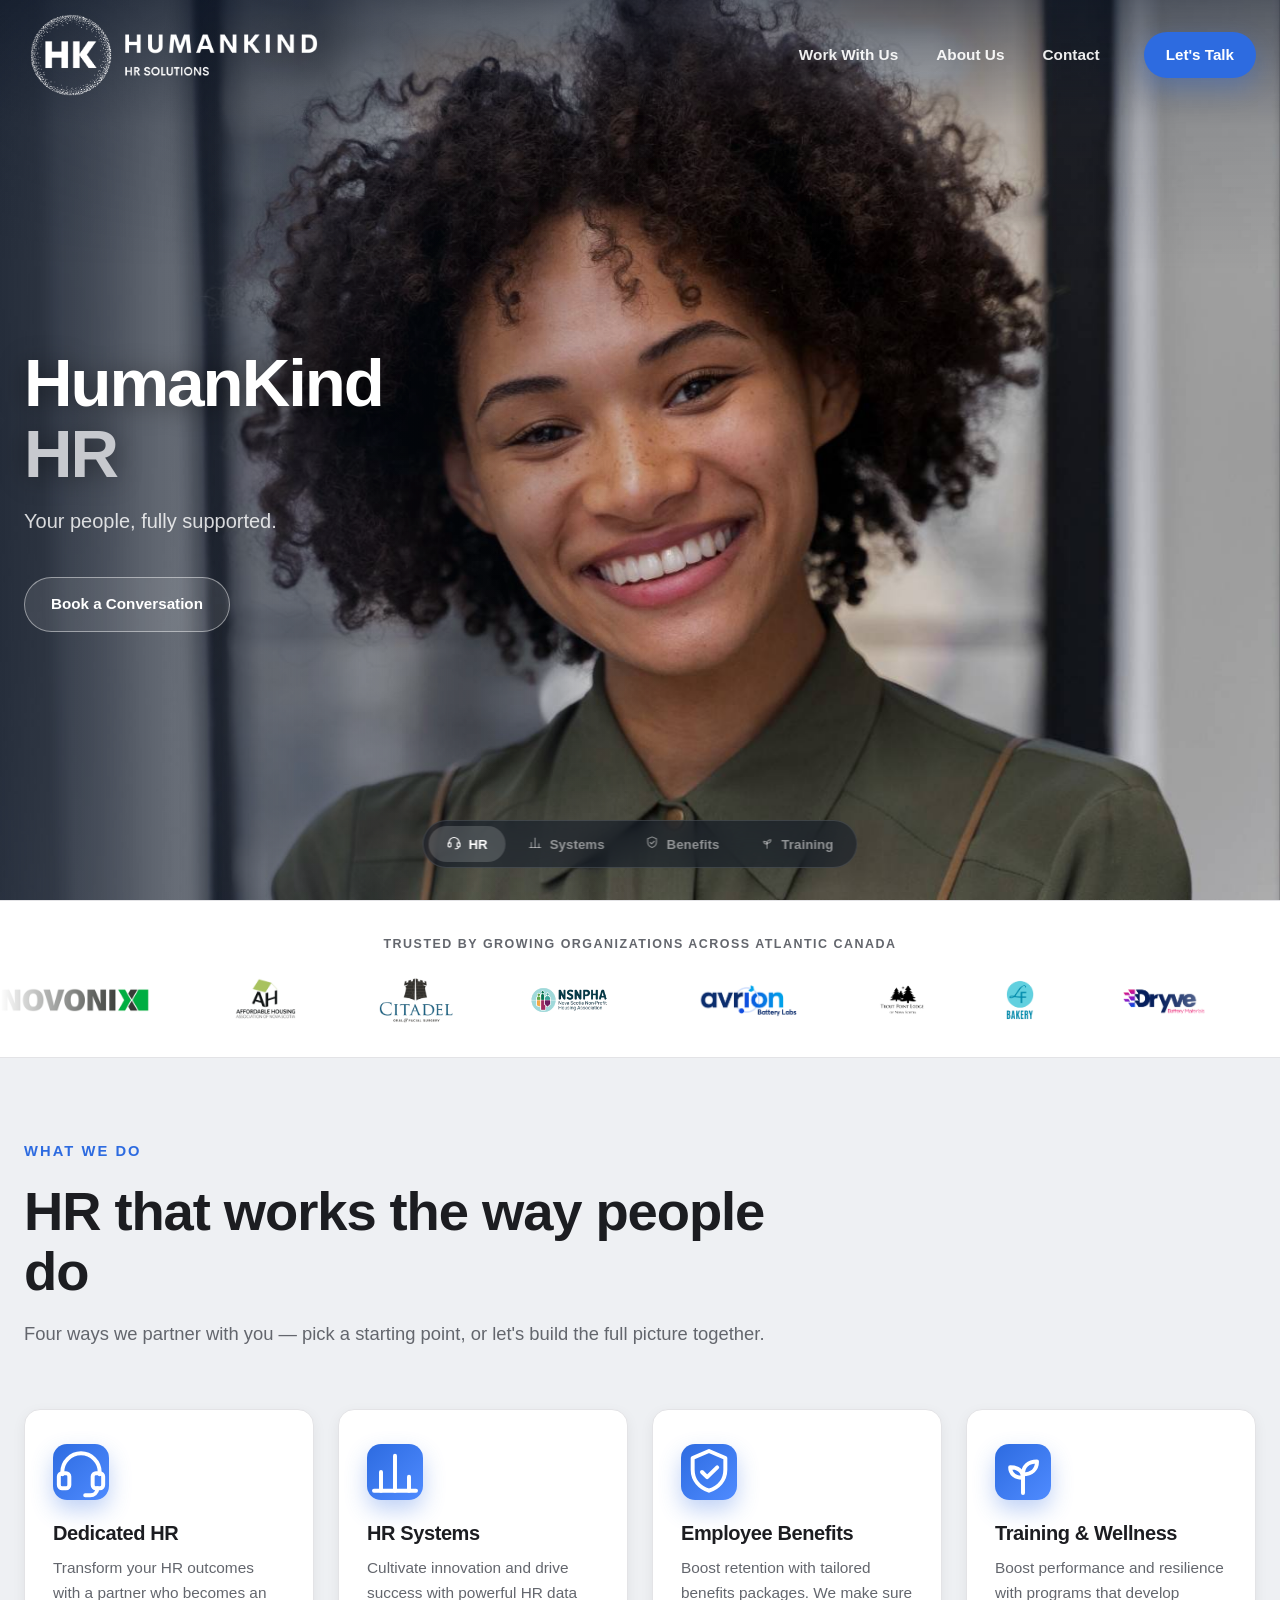
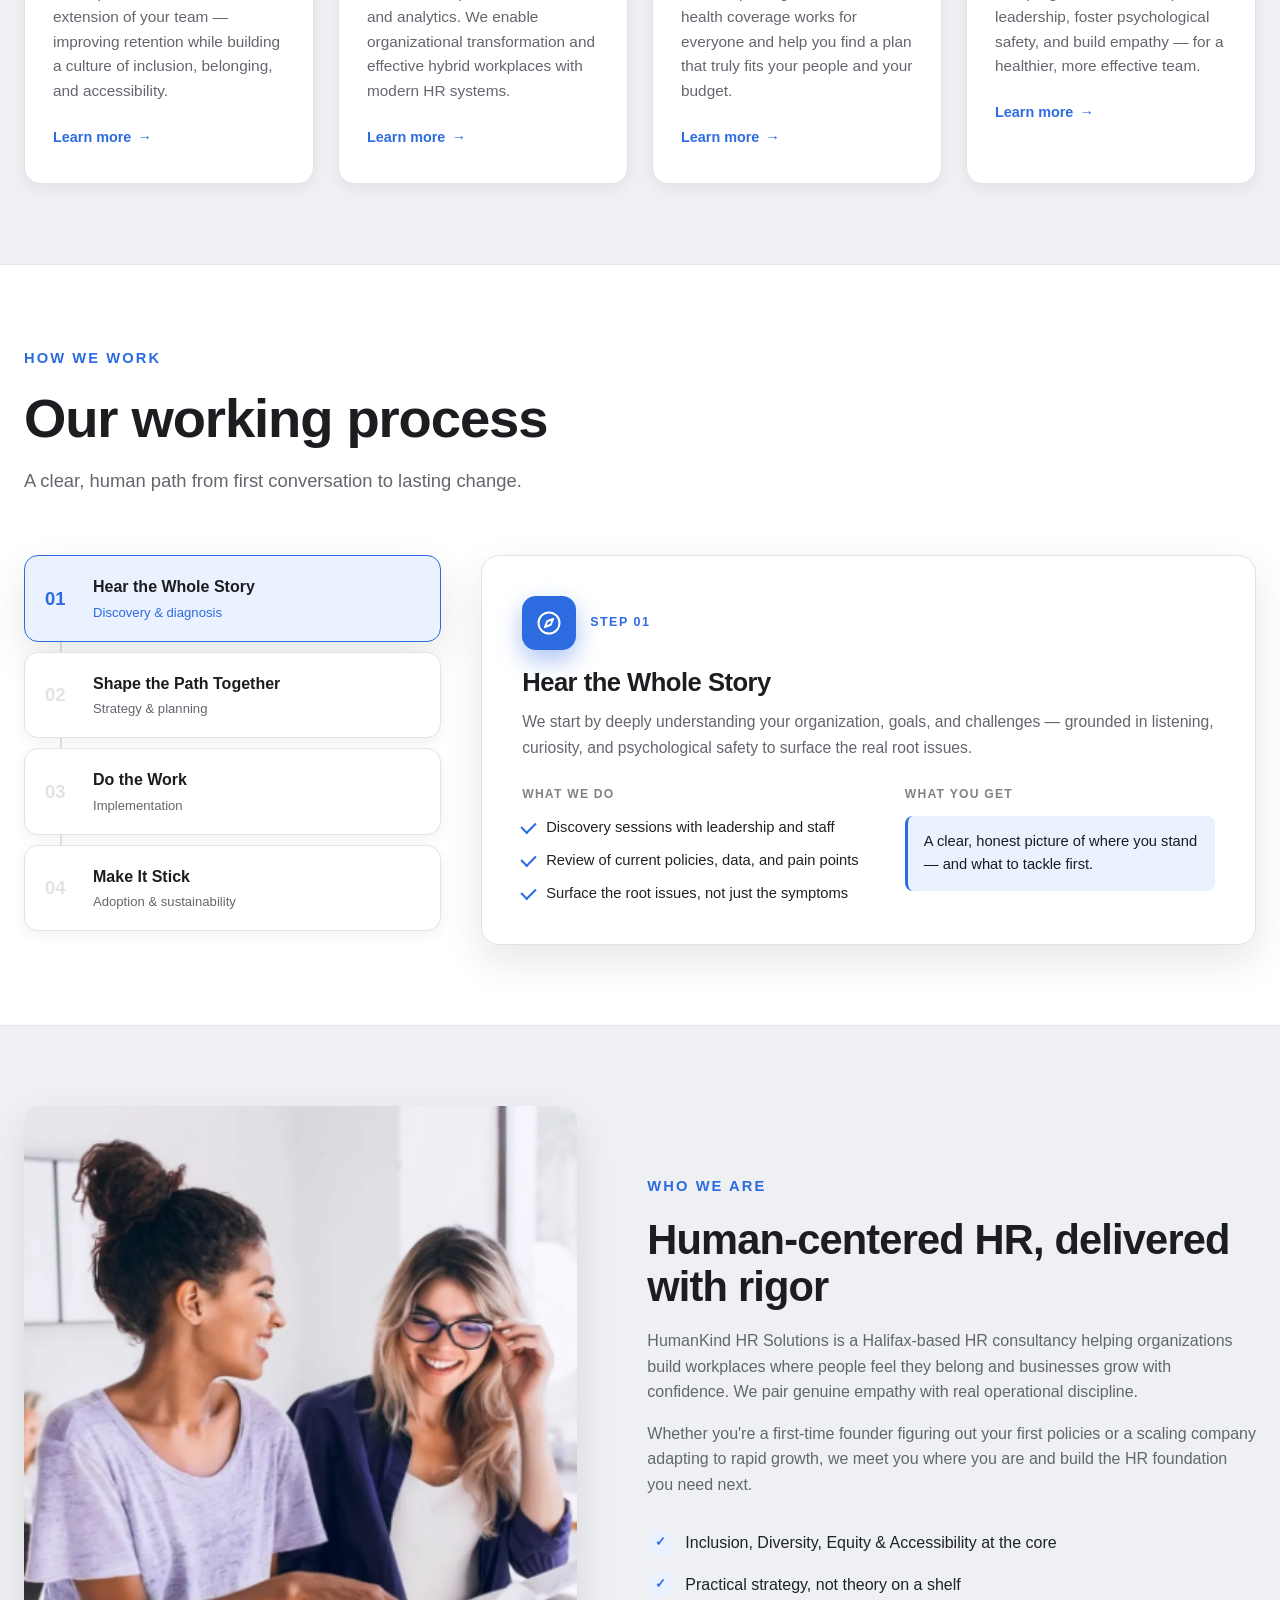
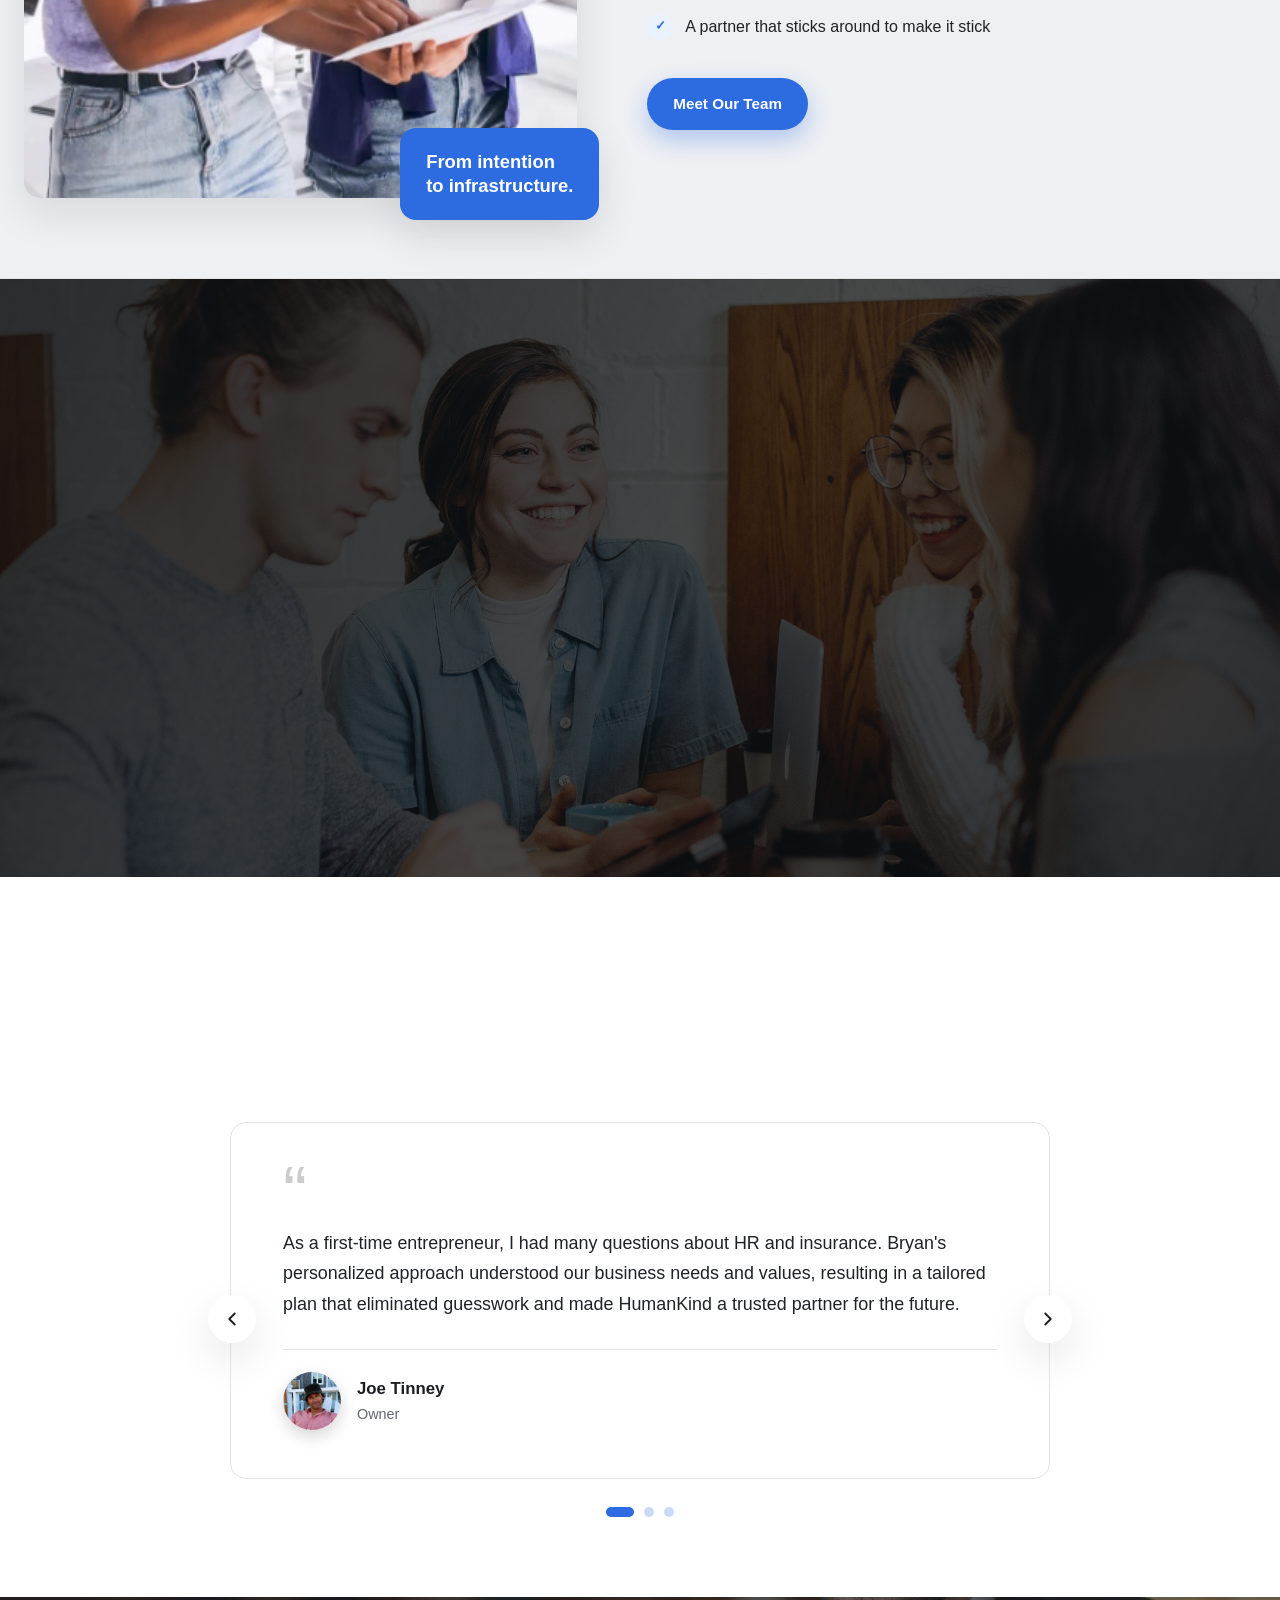
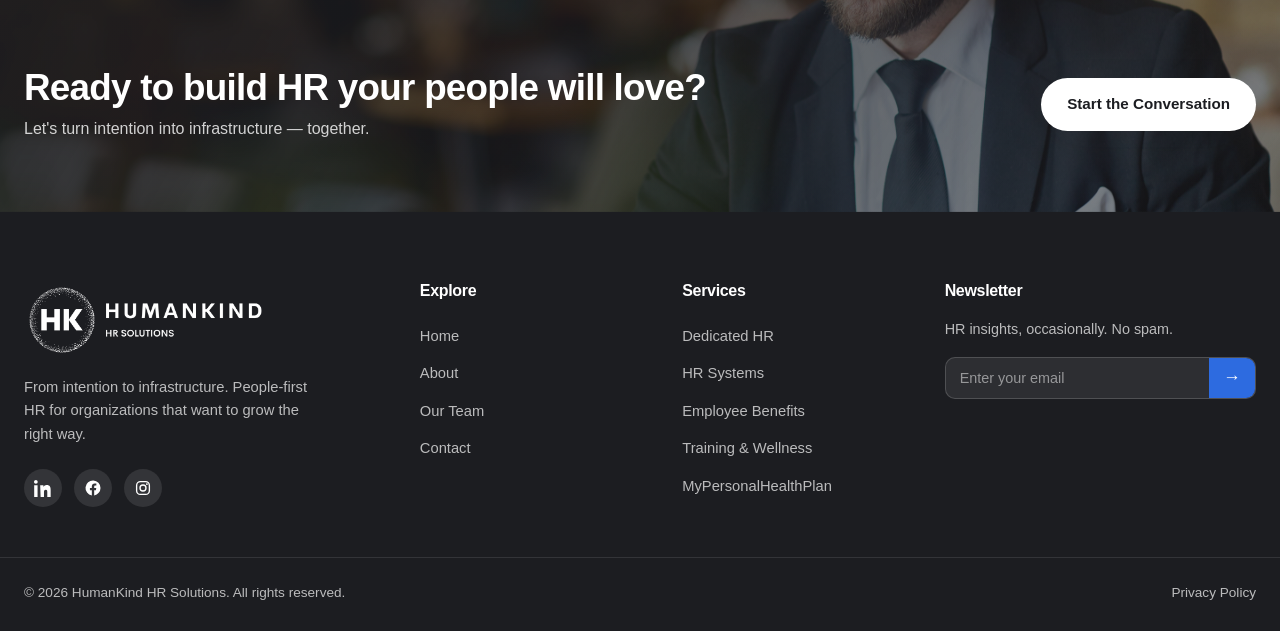
==== index.html @ 0e6f3926 "Add favicon — the browser tab icon was missing entirely Built from HK_MARK.png (the circular mark cr" ====
﻿<!DOCTYPE html>
<html lang="en">
<head>
  <meta charset="UTF-8" />
  <meta name="viewport" content="width=device-width, initial-scale=1.0" />
  <title>HumanKind HR Solutions — From intention to infrastructure</title>
  <meta name="description" content="HumanKind HR Solutions helps organizations build people-first HR systems, benefits, and training. From intention to infrastructure." />
  <link rel="icon" href="favicon.ico" sizes="any" />
  <link rel="icon" type="image/png" sizes="32x32" href="images/logos/favicon-32.png" />
  <link rel="icon" type="image/png" sizes="192x192" href="images/logos/favicon-192.png" />
  <link rel="apple-touch-icon" href="images/logos/favicon-180.png" />
  <link rel="stylesheet" href="styles.css?v=46" />
</head>
<body>

  <!-- ============ HEADER ============ -->
  <header class="site-header" id="header">
    <div class="container header-inner">
      <a href="#home" class="brand" aria-label="HumanKind HR Solutions — home">
        <img src="images/logos/HK_LOGO.png" alt="HumanKind HR Solutions" class="brand-logo" />
      </a>

      <nav class="nav" aria-label="Primary">
        <ul class="nav-list">
          <li class="has-dropdown">
            <a href="#services" class="nav-link">Work With Us</a>
            <div class="dropdown">
              <a href="dedicated-hr.html"><span class="dd-icon" data-icon="support"></span><span><strong>Dedicated HR</strong><em>Your on-call HR partner</em></span></a>
              <a href="hr-systems.html"><span class="dd-icon" data-icon="chart"></span><span><strong>HR Systems</strong><em>Data, analytics &amp; tooling</em></span></a>
              <a href="employee-benefits.html"><span class="dd-icon" data-icon="shield"></span><span><strong>Employee Benefits</strong><em>Plans that actually fit</em></span></a>
              <a href="training-wellness.html"><span class="dd-icon" data-icon="sprout"></span><span><strong>Training &amp; Wellness</strong><em>Healthier, stronger teams</em></span></a>
              <a href="mypersonalhealthplan.html"><span class="dd-icon" data-icon="heartpulse"></span><span><strong>MyPersonalHealthPlan</strong><em>Individual &amp; family coverage</em></span></a>
            </div>
          </li>
          <li><a href="about.html" class="nav-link">About Us</a></li>
          <li><a href="contact.html" class="nav-link">Contact</a></li>
        </ul>
      </nav>

      <a href="contact.html" class="btn btn-primary header-cta">Let's Talk</a>

      <button class="hamburger" id="hamburger" aria-label="Open menu" aria-expanded="false">
        <span></span><span></span><span></span>
      </button>
    </div>
  </header>

  <!-- ============ MOBILE MENU ============ -->
  <div class="mobile-menu" id="mobileMenu">
    <nav aria-label="Mobile">
      <span class="mm-label">Work With Us</span>
      <a href="dedicated-hr.html">Dedicated HR</a>
      <a href="hr-systems.html">HR Systems</a>
      <a href="employee-benefits.html">Employee Benefits</a>
      <a href="training-wellness.html">Training &amp; Wellness</a>
      <a href="mypersonalhealthplan.html">MyPersonalHealthPlan</a>
      <span class="mm-label">Company</span>
      <a href="about.html">About Us</a>
      <a href="contact.html">Contact</a>
      <a href="contact.html" class="btn btn-primary mm-cta">Let's Talk</a>
    </nav>
  </div>

  <main>
    <!-- ============ HERO ============ -->
    <section class="hero hero-carousel" id="home">
      <div class="hero-bg">
        <div class="hero-slide active" style="background-image:url('images/backgrounds/home_stats.jpg'); --bg-pos:75% 22%; --bg-pos-m:46% 50%"
             data-svc-icon="support" data-svc-short="HR" data-svc-word="HR" data-svc-tagline="Your people, fully supported." data-svc-href="dedicated-hr.html"></div>
        <div class="hero-slide" style="background-image:url('images/backgrounds/HERO_HOME.jpg'); --bg-pos:50% 50%; --bg-pos-m:52% 50%"
             data-svc-icon="chart" data-svc-short="Systems" data-svc-word="Systems" data-svc-tagline="Clarity in every data point." data-svc-href="hr-systems.html"></div>
        <div class="hero-slide" style="background-image:url('images/mphp/GuaranteedIssue.jpg'); --bg-pos:65% 35%; --bg-pos-m:67% 50%"
             data-svc-icon="shield" data-svc-short="Benefits" data-svc-word="Benefits" data-svc-tagline="Coverage that actually fits." data-svc-href="employee-benefits.html"></div>
        <div class="hero-slide" style="background-image:url('images/backgrounds/home_training_hero.jpg'); --bg-pos:68% 28%; --bg-pos-m:49% 50%"
             data-svc-icon="sprout" data-svc-short="Training" data-svc-word="Training" data-svc-tagline="Stronger teams, every day." data-svc-href="training-wellness.html"></div>
      </div>
      <div class="hero-overlay"></div>
      <div class="container hero-content">
        <h1 class="hero-heading">HumanKind<br><span id="heroWord" class="hero-word"></span><span class="hero-cursor" id="heroCursor">|</span></h1>
        <p class="hero-tagline" id="heroTagline"></p>
        <div class="hero-actions">
          <a href="contact.html" class="btn btn-ghost" data-lead>Book a Conversation</a>
        </div>
      </div>
      <div class="hero-tabs" id="heroDots" role="tablist" aria-label="Hero slides"></div>
    </section>

    <!-- ============ TRUST STRIP ============ -->
    <section class="trust">
      <p class="trust-label">Trusted by growing organizations across Atlantic Canada</p>
      <div class="trust-marquee">
        <div class="trust-track trust-logos">
          <img src="images/Client_Logos/Novonix.png" alt="Novonix">
          <img src="images/Client_Logos/AHANS_Logo.png" alt="Affordable Housing Association of Nova Scotia">
          <img src="images/Client_Logos/Citadel_Logo.png" alt="Citadel Oral & Facial Surgery">
          <img src="images/Client_Logos/NSNPHA_Logo.png" alt="Nova Scotia Non-Profit Housing Association">
          <img src="images/Client_Logos/Avrion_Logo.jpg" alt="Avrion Battery Labs">
          <img src="images/Client_Logos/troutpointblack.png" alt="Trout Point Lodge of Nova Scotia">
          <img src="images/Client_Logos/LF_Bakery_Logo.png" alt="LF Bakery">
          <img src="images/Client_Logos/Dryve_Logo.png" alt="Dryve">
          <img src="images/Client_Logos/Mattys_Pattys_Logo.png" alt="Matty's Pattys">
          <img src="images/Client_Logos/Folklore_Sauna_Logo.png" alt="Folklore Sauna">
          <img src="images/Client_Logos/Net_Zero_Atlantic_Logo.jpeg" alt="Net Zero Atlantic">
          <img src="images/Client_Logos/Family_SOS.png" alt="Family SOS">
          <img src="images/Client_Logos/compass_distillers_cover.jpeg" alt="Compass Distillers">
          <img src="images/Client_Logos/Digby_Pines.png" alt="Digby Pines">
          <img src="images/Client_Logos/Magnolia.png" alt="Magnolia">
          <img src="images/Client_Logos/Lukessmallgoods_FINAL.png" alt="Luke's Small Goods">
          <img src="images/Client_Logos/Chainyard.png" alt="Chainyard">
          <img src="images/Client_Logos/JavaBlend.png" alt="JavaBlend">
          <img src="images/Client_Logos/Cannapacking_LOGO.png" alt="Cannapacking">
          <img src="images/Client_Logos/Highwayman.png" alt="Highwayman">
          <img src="images/Client_Logos/Novonix.png" alt="Novonix">
          <img src="images/Client_Logos/AHANS_Logo.png" alt="Affordable Housing Association of Nova Scotia">
          <img src="images/Client_Logos/Citadel_Logo.png" alt="Citadel Oral & Facial Surgery">
          <img src="images/Client_Logos/NSNPHA_Logo.png" alt="Nova Scotia Non-Profit Housing Association">
          <img src="images/Client_Logos/Avrion_Logo.jpg" alt="Avrion Battery Labs">
          <img src="images/Client_Logos/troutpointblack.png" alt="Trout Point Lodge of Nova Scotia">
          <img src="images/Client_Logos/LF_Bakery_Logo.png" alt="LF Bakery">
          <img src="images/Client_Logos/Dryve_Logo.png" alt="Dryve">
          <img src="images/Client_Logos/Mattys_Pattys_Logo.png" alt="Matty's Pattys">
          <img src="images/Client_Logos/Folklore_Sauna_Logo.png" alt="Folklore Sauna">
          <img src="images/Client_Logos/Net_Zero_Atlantic_Logo.jpeg" alt="Net Zero Atlantic">
          <img src="images/Client_Logos/Family_SOS.png" alt="Family SOS">
          <img src="images/Client_Logos/compass_distillers_cover.jpeg" alt="Compass Distillers">
          <img src="images/Client_Logos/Digby_Pines.png" alt="Digby Pines">
          <img src="images/Client_Logos/Magnolia.png" alt="Magnolia">
          <img src="images/Client_Logos/Lukessmallgoods_FINAL.png" alt="Luke's Small Goods">
          <img src="images/Client_Logos/Chainyard.png" alt="Chainyard">
          <img src="images/Client_Logos/JavaBlend.png" alt="JavaBlend">
          <img src="images/Client_Logos/Cannapacking_LOGO.png" alt="Cannapacking">
          <img src="images/Client_Logos/Highwayman.png" alt="Highwayman">
          <img src="images/Client_Logos/Novonix.png" alt="Novonix">
          <img src="images/Client_Logos/AHANS_Logo.png" alt="Affordable Housing Association of Nova Scotia">
          <img src="images/Client_Logos/Citadel_Logo.png" alt="Citadel Oral & Facial Surgery">
          <img src="images/Client_Logos/NSNPHA_Logo.png" alt="Nova Scotia Non-Profit Housing Association">
          <img src="images/Client_Logos/Avrion_Logo.jpg" alt="Avrion Battery Labs">
          <img src="images/Client_Logos/troutpointblack.png" alt="Trout Point Lodge of Nova Scotia">
          <img src="images/Client_Logos/LF_Bakery_Logo.png" alt="LF Bakery">
          <img src="images/Client_Logos/Dryve_Logo.png" alt="Dryve">
          <img src="images/Client_Logos/Mattys_Pattys_Logo.png" alt="Matty's Pattys">
          <img src="images/Client_Logos/Folklore_Sauna_Logo.png" alt="Folklore Sauna">
          <img src="images/Client_Logos/Net_Zero_Atlantic_Logo.jpeg" alt="Net Zero Atlantic">
          <img src="images/Client_Logos/Family_SOS.png" alt="Family SOS">
          <img src="images/Client_Logos/compass_distillers_cover.jpeg" alt="Compass Distillers">
          <img src="images/Client_Logos/Digby_Pines.png" alt="Digby Pines">
          <img src="images/Client_Logos/Magnolia.png" alt="Magnolia">
          <img src="images/Client_Logos/Lukessmallgoods_FINAL.png" alt="Luke's Small Goods">
          <img src="images/Client_Logos/Chainyard.png" alt="Chainyard">
          <img src="images/Client_Logos/JavaBlend.png" alt="JavaBlend">
          <img src="images/Client_Logos/Cannapacking_LOGO.png" alt="Cannapacking">
          <img src="images/Client_Logos/Highwayman.png" alt="Highwayman">
        </div>
      </div>
    </section>

    <!-- ============ SERVICES ============ -->
    <section class="services section" id="services">
      <div class="container">
        <div class="section-head">
          <span class="eyebrow eyebrow-blue">What We Do</span>
          <h2>HR that <span class="accent">works the way people do</span></h2>
          <p class="section-lead">Four ways we partner with you — pick a starting point, or let's build the full picture together.</p>
        </div>

        <div class="service-grid">
          <article class="service-card" id="dedicated-hr">
            <div class="service-icon" data-icon="support"></div>
            <h3>Dedicated HR</h3>
            <p>Transform your HR outcomes with a partner who becomes an extension of your team — improving retention while building a culture of inclusion, belonging, and accessibility.</p>
            <a href="dedicated-hr.html" class="link-arrow">Learn more <span>→</span></a>
          </article>

          <article class="service-card" id="hr-systems">
            <div class="service-icon" data-icon="chart"></div>
            <h3>HR Systems</h3>
            <p>Cultivate innovation and drive success with powerful HR data and analytics. We enable organizational transformation and effective hybrid workplaces with modern HR systems.</p>
            <a href="hr-systems.html" class="link-arrow">Learn more <span>→</span></a>
          </article>

          <article class="service-card" id="employee-benefits">
            <div class="service-icon" data-icon="shield"></div>
            <h3>Employee Benefits</h3>
            <p>Boost retention with tailored benefits packages. We make sure health coverage works for everyone and help you find a plan that truly fits your people and your budget.</p>
            <a href="employee-benefits.html" class="link-arrow">Learn more <span>→</span></a>
          </article>

          <article class="service-card" id="training-wellness">
            <div class="service-icon" data-icon="sprout"></div>
            <h3>Training &amp; Wellness</h3>
            <p>Boost performance and resilience with programs that develop leadership, foster psychological safety, and build empathy — for a healthier, more effective team.</p>
            <a href="training-wellness.html" class="link-arrow">Learn more <span>→</span></a>
          </article>
        </div>
      </div>
    </section>

    <!-- ============ PROCESS ============ -->
    <section class="process section">
      <div class="container">
        <div class="section-head">
          <span class="eyebrow eyebrow-blue">How We Work</span>
          <h2>Our <span class="accent">working process</span></h2>
          <p class="section-lead">A clear, human path from first conversation to lasting change.</p>
        </div>

        <div class="proc">
          <div class="proc-rail" id="procRail"></div>
          <div class="proc-stage" id="procStage"></div>
        </div>
      </div>
    </section>

    <!-- ============ ABOUT ============ -->
    <section class="about section" id="about">
      <div class="container about-grid">
        <div class="about-media">
          <img src="images/about/WhoWeAre.png" class="about-img" alt="Human-centered HR" />
          <div class="about-badge">
            <strong>From intention<br>to infrastructure.</strong>
          </div>
        </div>
        <div class="about-copy">
          <span class="eyebrow eyebrow-blue">Who We Are</span>
          <h2>Human-centered HR, <span class="accent">delivered with rigor</span></h2>
          <p>HumanKind HR Solutions is a Halifax-based HR consultancy helping organizations build workplaces where people feel they belong and businesses grow with confidence. We pair genuine empathy with real operational discipline.</p>
          <p>Whether you're a first-time founder figuring out your first policies or a scaling company adapting to rapid growth, we meet you where you are and build the HR foundation you need next.</p>
          <ul class="about-points">
            <li><span class="tick">✓</span> Inclusion, Diversity, Equity &amp; Accessibility at the core</li>
            <li><span class="tick">✓</span> Practical strategy, not theory on a shelf</li>
            <li><span class="tick">✓</span> A partner that sticks around to make it stick</li>
          </ul>
          <a href="about.html#team" class="btn btn-primary">Meet Our Team</a>
        </div>
      </div>
    </section>

    <!-- ============ STATS BAND ============ -->
    <section class="stats-band">
      <div class="band-photo" style="background-image:url('images/backgrounds/STATS_BACKGROUND_HOME.jpg'); --bg-pos:center 30%; --bg-pos-m:center 25%"></div>
      <div class="container">
        <div class="section-head">
          <span class="eyebrow eyebrow-blue">By the Numbers</span>
          <h2>Impact you can <span class="accent">measure</span></h2>
          <p class="section-lead">Two decades of helping organizations build better, healthier workplaces.</p>
        </div>
        <div class="stats-grid">
          <div class="stat"><div class="stat-ic" data-icon="award"></div><div class="stat-num" data-count="200" data-suffix="+">0</div><div class="stat-label">HR projects completed</div></div>
          <div class="stat"><div class="stat-ic" data-icon="dollar"></div><div class="stat-num" data-count="2" data-prefix="$" data-suffix="M+">0</div><div class="stat-label">Annual premiums under management</div></div>
          <div class="stat"><div class="stat-ic" data-icon="users"></div><div class="stat-num" data-count="5" data-suffix="K">0</div><div class="stat-label">Employees helped</div></div>
          <div class="stat"><div class="stat-ic" data-icon="shield"></div><div class="stat-num" data-count="20" data-suffix="+">0</div><div class="stat-label">Trusted providers</div></div>
          <div class="stat"><div class="stat-ic" data-icon="clock"></div><div class="stat-num" data-count="20" data-suffix="+">0</div><div class="stat-label">Years in business</div></div>
        </div>
      </div>
    </section>

    <!-- ============ TESTIMONIALS ============ -->
    <section class="testimonials section">
      <div class="container">
        <div class="section-head">
          <span class="eyebrow eyebrow-blue">Kind Words</span>
          <h2>What people say <span class="accent">about us</span></h2>
        </div>
        <div class="tcar" id="tcar">
          <button class="tcar-arrow prev" aria-label="Previous testimonial"><svg viewBox="0 0 24 24" fill="none" stroke="currentColor" stroke-width="2" stroke-linecap="round" stroke-linejoin="round"><path d="M15 18l-6-6 6-6"/></svg></button>
          <div class="tcar-viewport">
            <div class="tcar-track" id="tcarTrack">
              <figure class="quote-card">
                <div class="q-mark">“</div>
                <blockquote>As a first-time entrepreneur, I had many questions about HR and insurance. Bryan's personalized approach understood our business needs and values, resulting in a tailored plan that eliminated guesswork and made HumanKind a trusted partner for the future.</blockquote>
                <figcaption><img src="images/testimonials/home/Joe_Tinney.jpg" alt="Joe Tinney" /><span class="who"><strong>Joe Tinney</strong><span>Owner</span></span></figcaption>
              </figure>
              <figure class="quote-card">
                <div class="q-mark">“</div>
                <blockquote>HumanKind smoothly facilitated our session for the AIHA group, seamlessly integrating new technology like Zoom breakout sessions. The interactive digital experience aligned with our values and was well-received, with practical productivity tips.</blockquote>
                <figcaption><img src="images/testimonials/home/Jonathan_McCallum.jpg" alt="Jonathan McCallum" /><span class="who"><strong>Jonathan McCallum</strong><span>Market Segment Manager</span></span></figcaption>
              </figure>
              <figure class="quote-card">
                <div class="q-mark">“</div>
                <blockquote>Since its inception in 2013, NOVONIX has experienced rapid growth. Partnering with HumanKind provided essential support in understanding evolving HR needs and ensured alignment with our growth from fewer than 10 to over 100 employees.</blockquote>
                <figcaption><img src="images/testimonials/home/Chris_Burns.jpg" alt="Chris Burns" /><span class="who"><strong>Chris Burns</strong><span>CEO</span></span></figcaption>
              </figure>
            </div>
          </div>
          <button class="tcar-arrow next" aria-label="Next testimonial"><svg viewBox="0 0 24 24" fill="none" stroke="currentColor" stroke-width="2" stroke-linecap="round" stroke-linejoin="round"><path d="M9 18l6-6-6-6"/></svg></button>
          <div class="tcar-dots" id="tcarDots"></div>
        </div>
      </div>
    </section>

    <!-- ============ CTA BANNER ============ -->
    <section class="cta-banner">
      <div class="band-photo" style="background-image:url('images/backgrounds/home_cta.jpg'); --bg-pos-m:72% 38%"></div>
      <div class="container cta-inner">
        <div>
          <h2>Ready to build HR your people will love?</h2>
          <p>Let's turn intention into infrastructure — together.</p>
        </div>
        <a href="contact.html" class="btn btn-light" data-lead>Start the Conversation</a>
      </div>
    </section>

  </main>

  <!-- ============ FOOTER ============ -->
  <footer class="site-footer">
    <div class="container footer-grid">
      <div class="footer-brand">
        <img src="images/logos/HK_LOGO.png" alt="HumanKind HR Solutions" class="footer-logo" />
        <p>From intention to infrastructure. People-first HR for organizations that want to grow the right way.</p>
        <div class="socials">
          <a href="https://www.linkedin.com/company/humankind-hr-solutions-inc" target="_blank" rel="noopener noreferrer" aria-label="LinkedIn" data-icon="linkedin"></a>
          <a href="https://www.facebook.com/hrocoreinc" target="_blank" rel="noopener noreferrer" aria-label="Facebook" data-icon="facebook"></a>
          <a href="https://www.instagram.com/humankindhrsolutions/" target="_blank" rel="noopener noreferrer" aria-label="Instagram" data-icon="instagram"></a>
        </div>
      </div>
      <div class="footer-col">
        <h4>Explore</h4>
        <a href="#home">Home</a>
        <a href="about.html">About</a>
        <a href="about.html#team">Our Team</a>
        <a href="contact.html">Contact</a>
      </div>
      <div class="footer-col">
        <h4>Services</h4>
        <a href="dedicated-hr.html">Dedicated HR</a>
        <a href="hr-systems.html">HR Systems</a>
        <a href="employee-benefits.html">Employee Benefits</a>
        <a href="training-wellness.html">Training &amp; Wellness</a>
        <a href="mypersonalhealthplan.html">MyPersonalHealthPlan</a>
      </div>
      <div class="footer-col footer-news">
        <h4>Newsletter</h4>
        <p>HR insights, occasionally. No spam.</p>
        <form class="news-form" onsubmit="return false">
          <input type="email" placeholder="Enter your email" aria-label="Email address" />
          <button aria-label="Subscribe">→</button>
        </form>
      </div>
    </div>
    <div class="container footer-bottom">
      <span>© <span id="year"></span> HumanKind HR Solutions. All rights reserved.</span>
      <a href="privacy-policy.html">Privacy Policy</a>
    </div>
  </footer>

  <script src="script.js?v=19"></script>
</body>
</html>
---- styles.css ----
/* ============================================================
   HumanKind HR Solutions — revamp
   Palette: white + grey/charcoal structure, blue reserved for buttons
   ============================================================ */

:root {
  --navy:        #1C1D21;   /* charcoal ink — replaces navy blue for headings/structure */
  --navy-2:      #26282D;
  --navy-3:      #34363C;
  --blue:        #2D6BE0;   /* action accent — buttons + interactive controls ONLY */
  --blue-bright: #4F8BFF;
  --blue-soft:   #EAF1FF;
  --grey-bright: #C7C9CE;   /* light grey text accent for use on dark (hero/footer/cta) backgrounds */
  --chip:        #EEEEF0;   /* neutral light grey chip background for decorative icon badges */
  --sky:         #EEF0F3;   /* neutral light grey — alternating section background */
  --bg:          #FFFFFF;
  --surface:     #FFFFFF;   /* card / panel background */
  --surface-dark:#1C1D21;   /* dark brand panels (hero/footer/cta) */
  --text:        #1F2226;
  --muted:       #63666D;
  --line:        #E3E3E6;
  --radius:      16px;
  --radius-sm:   12px;
  --shadow-sm:   0 4px 14px rgba(20, 20, 22, 0.06);
  --shadow-md:   0 16px 40px rgba(20, 20, 22, 0.10);
  --shadow-lg:   0 30px 70px rgba(20, 20, 22, 0.16);
  --maxw:        1300px;
  --ease:        cubic-bezier(.22, 1, .36, 1);
}

* { margin: 0; padding: 0; box-sizing: border-box; }

html { scroll-behavior: smooth; scroll-padding-top: 120px; }

body {
  font-family: 'Calibri', 'Trebuchet MS', sans-serif;
  color: var(--text);
  background: var(--bg);
  line-height: 1.6;
  -webkit-font-smoothing: antialiased;
  overflow-x: hidden;
}

h1, h2, h3, h4 { font-family: 'Calibri', 'Trebuchet MS', sans-serif; line-height: 1.12; color: var(--navy); letter-spacing: -0.02em; }
a { text-decoration: none; color: inherit; }
img { display: block; max-width: 100%; }

.container { width: 100%; max-width: var(--maxw); margin: 0 auto; padding: 0 24px; }
.section { padding: 80px 0; }
.accent { color: var(--navy); }

.eyebrow {
  display: inline-block;
  font-family: 'Calibri', 'Trebuchet MS', sans-serif;
  font-weight: 700;
  font-size: .92rem;
  letter-spacing: .14em;
  text-transform: uppercase;
  color: rgba(255,255,255,.75);
  margin-bottom: 18px;
}
.eyebrow-blue { color: var(--blue); }

.section-head { max-width: 780px; margin: 0 0 60px; text-align: left; }
.section-head.center { max-width: 720px; margin: 0 auto 60px; text-align: center; }
.section-head h2 { font-size: clamp(2.3rem, 4.6vw, 3.4rem); font-weight: 800; }
.section-lead { color: var(--muted); font-size: 1.15rem; margin-top: 16px; }

/* ---------- Buttons ---------- */
.btn {
  display: inline-flex; align-items: center; justify-content: center; gap: 8px;
  font-family: 'Calibri', 'Trebuchet MS', sans-serif; font-weight: 700; font-size: .95rem;
  padding: 14px 26px; border-radius: 999px; cursor: pointer; border: none;
  transition: transform .25s var(--ease), box-shadow .25s var(--ease), background .25s, color .25s;
  white-space: nowrap;
}
.btn-primary { background: var(--blue); color: #fff; box-shadow: 0 10px 24px rgba(45,107,224,.32); }
.btn-primary:hover { background: #1f5bd0; transform: translateY(-2px); box-shadow: 0 14px 30px rgba(45,107,224,.42); }
.btn-ghost { background: rgba(255,255,255,.10); color: #fff; border: 1.5px solid rgba(255,255,255,.45); backdrop-filter: blur(4px); }
.btn-ghost:hover { background: rgba(255,255,255,.20); transform: translateY(-2px); }
.btn-light { background: #fff; color: var(--navy); box-shadow: var(--shadow-md); }
.btn-light:hover { transform: translateY(-2px); box-shadow: var(--shadow-lg); }
.btn-block { width: 100%; }

/* ============ HEADER ============ */
.site-header {
  position: fixed; top: 0; left: 0; right: 0; z-index: 100;
  padding: 8px 0;
  transition: transform .4s var(--ease), background .35s, box-shadow .35s, padding .35s;
}
.site-header.scrolled {
  background: rgba(28,29,33, 0.92);
  backdrop-filter: blur(10px);
  padding: 6px 0;
  box-shadow: 0 8px 30px rgba(28,29,33,.28);
}
/* hidden when scrolling down */
.site-header.hidden { transform: translateY(-115%); }

.header-inner { display: flex; align-items: center; gap: 28px; }
.brand { display: flex; align-items: center; flex-shrink: 0; }
.brand-logo { height: 94px; width: auto; transition: height .35s; }
.site-header.scrolled .brand-logo { height: 78px; }

.nav { margin-left: auto; }
.nav-list { display: flex; align-items: center; gap: 6px; list-style: none; }
.nav-link {
  display: inline-flex; align-items: center; gap: 6px;
  font-family: 'Calibri', 'Trebuchet MS', sans-serif; font-weight: 600; font-size: .96rem;
  color: rgba(255,255,255,.92); padding: 10px 16px; border-radius: 10px;
  transition: color .2s, background .2s;
}
.nav-link:hover { color: #fff; background: rgba(255,255,255,.10); }

/* dropdown */
.has-dropdown { position: relative; }
.dropdown {
  position: absolute; top: calc(100% + 14px); left: 50%; transform: translateX(-50%) translateY(10px);
  background: #fff; border-radius: var(--radius); box-shadow: var(--shadow-lg);
  padding: 10px; min-width: 290px;
  opacity: 0; visibility: hidden; pointer-events: none;
  transition: opacity .25s var(--ease), transform .25s var(--ease), visibility .25s;
}
.dropdown::before { /* hover bridge */
  content: ""; position: absolute; top: -16px; left: 0; right: 0; height: 16px;
}
.has-dropdown:hover .dropdown { opacity: 1; visibility: visible; pointer-events: auto; transform: translateX(-50%) translateY(0); }
.dropdown a {
  display: flex; align-items: center; gap: 14px; padding: 12px 14px; border-radius: 10px;
  transition: background .2s;
}
.dropdown a:hover { background: var(--sky); }
.dd-icon { width: 40px; height: 40px; display: grid; place-items: center; background: var(--blue-soft); color: var(--blue); border-radius: 10px; flex-shrink: 0; }
.dd-icon svg { width: 22px; height: 22px; }
.dropdown a span:last-child { display: flex; flex-direction: column; }
.dropdown strong { font-family: 'Calibri', 'Trebuchet MS', sans-serif; font-size: .96rem; color: var(--navy); font-weight: 700; }
.dropdown em { font-style: normal; font-size: .82rem; color: var(--muted); }

.nav-link.active { color: #fff; background: rgba(255,255,255,.12); }
.dropdown a[aria-current="page"] { background: var(--sky); }
.dropdown a[aria-current="page"] strong { color: var(--navy); }
.header-cta { padding: 11px 22px; }

/* hamburger */
.hamburger { display: none; flex-direction: column; gap: 5px; background: none; border: none; cursor: pointer; padding: 8px; margin-left: auto; z-index: 101; }
.hamburger span { width: 26px; height: 2.5px; background: #fff; border-radius: 3px; transition: .3s var(--ease); }
.hamburger.open span:nth-child(1) { transform: translateY(7.5px) rotate(45deg); }
.hamburger.open span:nth-child(2) { opacity: 0; }
.hamburger.open span:nth-child(3) { transform: translateY(-7.5px) rotate(-45deg); }

/* mobile menu */
.mobile-menu {
  position: fixed; top: 0; right: 0; z-index: 99;
  width: min(82vw, 340px); height: 100vh;
  background: var(--surface-dark); padding: 100px 28px 40px;
  transform: translateX(100%); transition: transform .4s var(--ease);
  overflow-y: auto;
}
.mobile-menu.open { transform: translateX(0); box-shadow: -20px 0 60px rgba(0,0,0,.4); }
.mobile-menu nav { display: flex; flex-direction: column; }
.mm-label { color: var(--grey-bright); font-size: .72rem; font-weight: 700; letter-spacing: .14em; text-transform: uppercase; margin: 22px 0 8px; font-family: 'Calibri', 'Trebuchet MS', sans-serif; }
.mobile-menu a { color: rgba(255,255,255,.9); padding: 11px 0; font-weight: 600; font-family: 'Calibri', 'Trebuchet MS', sans-serif; border-bottom: 1px solid rgba(255,255,255,.08); }
.mm-cta { justify-content: center; margin-top: 26px; border: none !important; color: #fff !important; }

/* ============ HERO ============ */
.hero { position: relative; min-height: 100vh; display: flex; align-items: center; color: #fff; overflow: hidden; }
.hero-bg {
  position: absolute; inset: 0; overflow: hidden;
  background: linear-gradient(120deg, #1C1D21 0%, #34363C 55%, #26282D 130%);
}
/* rotating hero photos — shown clearly, crossfading */
.hero-slide {
  position: absolute; inset: 0;
  background-size: var(--bg-size, cover); background-position: var(--bg-pos, center);
  opacity: 0; transition: opacity 1.1s var(--ease); will-change: opacity;
}
.hero-slide.active { opacity: 1; }
@media (prefers-reduced-motion: no-preference) {
  .hero-slide.active { animation: heroKen 8s ease-out both; }
  @keyframes heroKen { from { transform: scale(1.07); } to { transform: scale(1); } }
}
/* soft wash: dark top (header legibility) + a left-only gradient so text reads while faces on the right stay clear */
.hero-overlay {
  position: absolute; inset: 0; z-index: 1;
  background:
    linear-gradient(180deg, rgba(8,18,35,.55) 0%, rgba(8,18,35,.12) 14%, transparent 30%),
    linear-gradient(90deg, rgba(8,18,35,.80) 0%, rgba(8,18,35,.55) 16%, rgba(8,18,35,.22) 36%, transparent 52%);
}
@media (max-width: 760px) {
  .hero-overlay {
    background:
      linear-gradient(180deg, rgba(8,18,35,.74) 0%, rgba(8,18,35,.56) 38%, rgba(8,18,35,.54) 70%, rgba(8,18,35,.64) 100%);
  }
}
.hero-content { position: relative; z-index: 2; max-width: var(--maxw); padding-top: 80px; }
/* hero text sits directly on the photo, left-aligned */
.hero-content .eyebrow { color: rgba(255,255,255,.85); }
/* staggered pop-up entrance */
@media (prefers-reduced-motion: no-preference) {
  .hero-content > * { opacity: 0; animation: heroUp .7s var(--ease) forwards; }
  .hero-content > h1 { animation-delay: .20s; }
  .hero-content > .hero-tagline { animation: none; }
  .hero-content > .hero-actions { animation-delay: .40s; }
  @keyframes heroUp { from { opacity: 0; transform: translateY(20px); } to { opacity: 1; transform: none; } }
}

/* Typewriter hero heading */
.hero-heading { font-size: clamp(3rem, 7vw, 6rem); font-weight: 800; color: #fff; line-height: 1.05; letter-spacing: -0.03em; }
.hero-word { color: var(--grey-bright); }
.hero-cursor {
  display: inline-block;
  color: var(--grey-bright);
  font-weight: 300;
  margin-left: 3px;
  animation: cursorBlink .65s step-end infinite;
}
.hero-cursor.done { animation: none; opacity: 0; }
@keyframes cursorBlink { 0%, 100% { opacity: 1; } 50% { opacity: 0; } }
.hero-tagline {
  font-size: clamp(1rem, 2vw, 1.25rem);
  color: rgba(255,255,255,.82);
  margin: 16px 0 40px;
  opacity: 0;
  transition: opacity .55s ease;
  max-width: 520px;
}
.hero-tagline.visible { opacity: 1; }

/* Icon + name navigation tabs */
.hero-tabs {
  position: absolute;
  bottom: 32px;
  left: 50%;
  transform: translateX(-50%);
  z-index: 3;
  display: flex;
  gap: 4px;
  background: rgba(9,20,38,.48);
  backdrop-filter: blur(14px);
  -webkit-backdrop-filter: blur(14px);
  border: 1px solid rgba(255,255,255,.13);
  border-radius: 60px;
  padding: 5px;
}
.hero-tab {
  display: flex;
  align-items: center;
  gap: 7px;
  padding: 9px 18px;
  border-radius: 50px;
  border: none;
  background: transparent;
  color: rgba(255,255,255,.50);
  font-family: 'Calibri', 'Trebuchet MS', sans-serif;
  font-weight: 600;
  font-size: .82rem;
  cursor: pointer;
  transition: background .25s, color .25s;
  white-space: nowrap;
  letter-spacing: .01em;
}
.hero-tab svg { width: 15px; height: 15px; flex-shrink: 0; }
.hero-tab.active { background: rgba(255,255,255,.16); color: #fff; animation: tabPop .35s var(--ease); }
@keyframes tabPop { from { transform: scale(0.88); opacity: .5; } to { transform: scale(1); opacity: 1; } }
.hero-tab:hover:not(.active) { background: rgba(255,255,255,.08); color: rgba(255,255,255,.80); }
@media (max-width: 600px) {
  .hero-tabs { gap: 2px; padding: 4px; }
  .hero-tab { padding: 8px 12px; font-size: .76rem; gap: 5px; }
  .hero-tab svg { width: 13px; height: 13px; }
}
/* per-slide "Work With Us" service tag (matches the nav dropdown style) */
.hero-tag {
  display: inline-flex; align-items: center; gap: 13px; margin-top: 28px;
  background: rgba(9,20,38,.5); -webkit-backdrop-filter: blur(8px); backdrop-filter: blur(8px);
  border: 1px solid rgba(255,255,255,.16); border-radius: 14px; padding: 11px 20px 11px 11px;
  width: max-content; max-width: 100%;
  transition: transform .25s var(--ease), background .25s var(--ease), border-color .25s var(--ease);
}
.hero-tag:hover { transform: translateY(-3px); background: rgba(9,20,38,.66); border-color: rgba(255,255,255,.30); }
.hero-tag-ic { display: grid; place-items: center; width: 42px; height: 42px; flex: none; border-radius: 11px; background: var(--blue-soft); color: var(--blue); }
.hero-tag-ic svg { width: 22px; height: 22px; }
.hero-tag-tx { display: flex; flex-direction: column; line-height: 1.25; }
.hero-tag-tt { font-family: 'Calibri', 'Trebuchet MS', sans-serif; font-weight: 700; font-size: .98rem; color: #fff; }
.hero-tag-sub { font-style: normal; font-size: .82rem; color: rgba(255,255,255,.72); }
/* carousel dots */
.hero-dots { position: absolute; bottom: 30px; left: 50%; transform: translateX(-50%); z-index: 3; display: flex; gap: 11px; }
.hero-dots button { width: 10px; height: 10px; padding: 0; border: none; border-radius: 50%; cursor: pointer; background: rgba(255,255,255,.45); transition: background .25s var(--ease), transform .25s var(--ease); }
.hero-dots button:hover { background: rgba(255,255,255,.75); }
.hero-dots button.active { background: #fff; transform: scale(1.3); }
.hero h1 { font-size: clamp(2.6rem, 5.4vw, 4.2rem); font-weight: 800; color: #fff; text-shadow: 0 2px 28px rgba(0,0,0,.45); }
.hero h1 .accent { color: var(--grey-bright); }
.hero-sub { font-size: clamp(1.05rem, 2vw, 1.24rem); color: rgba(255,255,255,.9); margin: 20px 0 32px; max-width: 430px; text-shadow: 0 2px 18px rgba(0,0,0,.5); }
.hero-actions { display: flex; gap: 14px; flex-wrap: wrap; }
.hero-stats { display: flex; gap: 42px; margin-top: 60px; flex-wrap: wrap; }
.hero-stats div { display: flex; flex-direction: column; }
.hero-stats strong { font-family: 'Calibri', 'Trebuchet MS', sans-serif; font-size: 2rem; font-weight: 800; color: #fff; }
.hero-stats span { font-size: .9rem; color: rgba(255,255,255,.72); }
.scroll-cue {
  position: absolute; bottom: 28px; left: 50%; transform: translateX(-50%); z-index: 2;
  color: rgba(255,255,255,.7); animation: bob 2s infinite;
}
@keyframes bob { 0%,100%{transform:translateX(-50%) translateY(0);} 50%{transform:translateX(-50%) translateY(8px);} }

/* ============ TRUST STRIP ============ */
.trust { background: #fff; padding: 34px 0; overflow: hidden; border-top: 1px solid var(--line); border-bottom: 1px solid var(--line); }
.trust-label { text-align: center; color: var(--muted); font-size: .78rem; font-weight: 600; text-transform: uppercase; letter-spacing: .12em; margin-bottom: 22px; }
.trust-marquee { position: relative; overflow: hidden; }
.trust-marquee::before,
.trust-marquee::after {
  content: ''; position: absolute; top: 0; bottom: 0; width: 120px; z-index: 2; pointer-events: none;
}
.trust-marquee::before { left: 0; background: linear-gradient(to right, #fff, transparent); }
.trust-marquee::after  { right: 0; background: linear-gradient(to left,  #fff, transparent); }
.trust-track {
  display: flex; align-items: center; gap: 40px;
  width: max-content;
  animation: marquee 85s linear infinite;
}
.trust-marquee:hover .trust-track { animation-play-state: paused; }
.trust-track span { font-family: 'Calibri', 'Trebuchet MS', sans-serif; font-weight: 700; font-size: .95rem; color: var(--muted); white-space: nowrap; letter-spacing: .04em; }
.trust-sep { color: var(--line) !important; font-weight: 300 !important; font-size: 1.2rem !important; }
.trust-logos { gap: 72px; }
.trust-logos img { height: 46px; width: auto; max-width: 150px; object-fit: contain; flex-shrink: 0; }
@keyframes marquee { from { transform: translateX(0); } to { transform: translateX(-33.333%); } }

/* ============ SERVICES ============ */
.services { background: var(--sky); border-bottom: 1px solid var(--line); }
.service-grid { display: grid; grid-template-columns: repeat(4, 1fr); gap: 24px; }
.service-card {
  background: #fff; border: 1px solid var(--line); border-radius: var(--radius);
  padding: 34px 28px; box-shadow: var(--shadow-sm);
  transition: transform .3s var(--ease), box-shadow .3s var(--ease), border-color .3s;
  scroll-margin-top: 110px;
}
.service-card:hover { transform: translateY(-6px); box-shadow: var(--shadow-md); border-color: transparent; }
.service-icon {
  width: 56px; height: 56px; border-radius: 14px; display: grid; place-items: center;
  background: linear-gradient(135deg, var(--blue), var(--blue-bright)); color: #fff; margin-bottom: 22px;
  box-shadow: 0 10px 22px rgba(45,107,224,.3);
}
.service-card h3 { font-size: 1.25rem; font-weight: 700; margin-bottom: 12px; }
.service-card p { color: var(--muted); font-size: .96rem; margin-bottom: 20px; }
.link-arrow { font-family: 'Calibri', 'Trebuchet MS', sans-serif; font-weight: 700; font-size: .9rem; color: var(--blue); display: inline-flex; gap: 6px; align-items: center; }
.link-arrow span { transition: transform .25s var(--ease); }
.link-arrow:hover span { transform: translateX(5px); }

/* ============ PROCESS ============ */
.process { background: #fff; color: var(--text); border-bottom: 1px solid var(--line); }
.about { background: var(--sky); border-bottom: 1px solid var(--line); }
.process-list { display: grid; grid-template-columns: repeat(2, 1fr); gap: 1px; background: rgba(255,255,255,.12); border: 1px solid rgba(255,255,255,.12); border-radius: var(--radius); overflow: hidden; }
.process-step { background: var(--surface-dark); padding: 40px; display: flex; gap: 24px; transition: background .3s; }
.process-step:hover { background: var(--navy-2); }
.step-num { font-family: 'Calibri', 'Trebuchet MS', sans-serif; font-size: 3rem; font-weight: 800; color: var(--blue-bright); line-height: 1; opacity: .85; }
.step-body h3 { color: #fff; font-size: 1.2rem; margin-bottom: 10px; }
.step-body p { color: rgba(255,255,255,.72); font-size: .96rem; }

/* ============ ABOUT ============ */
.about-grid { display: grid; grid-template-columns: 1fr 1.1fr; gap: 70px; align-items: center; }
.about-media { position: relative; }
.about-img { width: 100%; aspect-ratio: 4/5; border-radius: var(--radius); object-fit: cover; box-shadow: var(--shadow-md); }
.placeholder-img {
  background:
    repeating-linear-gradient(45deg, rgba(28,29,33,.05) 0 14px, rgba(28,29,33,.09) 14px 28px),
    linear-gradient(135deg, var(--chip), #dcdcdf);
  border: 1.5px dashed rgba(28,29,33,.3);
  display: grid; place-items: center; position: relative;
}
.placeholder-img::after {
  content: attr(data-label); color: var(--navy); font-family: 'Calibri', 'Trebuchet MS', sans-serif; font-weight: 700;
  font-size: .9rem; opacity: .8; padding: 0 20px; text-align: center;
}
.about-badge {
  position: absolute; bottom: -22px; right: -22px;
  background: var(--blue); color: #fff; padding: 22px 26px; border-radius: var(--radius);
  box-shadow: var(--shadow-md); font-family: 'Calibri', 'Trebuchet MS', sans-serif; line-height: 1.3;
}
.about-badge strong { font-size: 1.15rem; }
.about-copy h2 { font-size: clamp(1.9rem, 3.5vw, 2.6rem); font-weight: 800; margin-bottom: 18px; }
.about-copy p { color: var(--muted); margin-bottom: 16px; }
.about-points { list-style: none; margin: 24px 0 30px; }
.about-points li { display: flex; align-items: center; gap: 12px; padding: 8px 0; font-weight: 500; color: var(--text); }
.tick { width: 26px; height: 26px; flex-shrink: 0; background: var(--blue-soft); color: var(--blue); border-radius: 50%; display: grid; place-items: center; font-size: .8rem; font-weight: 700; }

/* ============ TEAM ============ */
.team-grid { display: grid; grid-template-columns: repeat(3, 1fr); gap: 28px; }
.team-lead { display: flex; justify-content: center; margin-bottom: 28px; }
.team-lead .team-card { width: 100%; max-width: calc((100% - 56px) / 3); }
.team-grid.advisors { display: grid; grid-template-columns: repeat(3, 1fr); }
.team-photo--placeholder { display: flex; align-items: center; justify-content: center; background: linear-gradient(135deg, var(--blue), var(--navy)); }
.team-photo--placeholder span { font-family: 'Calibri', 'Trebuchet MS', sans-serif; font-weight: 800; font-size: 2.2rem; color: rgba(255,255,255,.7); letter-spacing: .04em; }
.team-card {
  position: relative;
  background: var(--surface); border: 1px solid var(--line); border-radius: 20px; overflow: hidden;
  text-align: center; padding-bottom: 26px; box-shadow: var(--shadow-sm);
  transition: transform .35s var(--ease), box-shadow .35s var(--ease);
}
.team-card:hover { transform: translateY(-8px); box-shadow: var(--shadow-lg); }
.team-photo { position: relative; aspect-ratio: 1/1; overflow: hidden; background: var(--sky); }
.team-photo img { width: 100%; height: 100%; object-fit: cover; object-position: top center; transition: transform .6s var(--ease); }
.team-card:hover .team-photo img { transform: scale(1.07); }
/* subtle scrim that deepens on hover */
.team-photo::after { content: ""; position: absolute; inset: 0; background: linear-gradient(to top, rgba(28,29,33,.42), transparent 50%); opacity: .35; transition: opacity .35s var(--ease); }
.team-card:hover .team-photo::after { opacity: 1; }
.team-card h3 { font-size: 1.08rem; font-weight: 700; color: var(--navy); margin: 18px 0 4px; }
.team-card .role { display: block; color: var(--muted); font-family: 'Calibri', 'Trebuchet MS', sans-serif; font-weight: 600; font-size: .78rem; letter-spacing: .04em; text-transform: uppercase; }
/* clean LinkedIn button below the name */
.team-card .li {
  display: inline-grid; place-items: center; width: 38px; height: 38px; border-radius: 50%;
  margin-top: 14px; background: var(--blue-soft); color: var(--blue);
  transition: background .25s var(--ease), color .25s var(--ease), transform .25s var(--ease);
}
.team-card .li:hover { background: var(--blue); color: #fff; transform: translateY(-2px); }
.team-card .li svg { width: 18px; height: 18px; }
.team-subhead { text-align: center; font-size: 1.6rem; font-weight: 800; margin: 70px 0 34px; }

/* About — "Putting wellness into HR" pillar chips */
.pillar-grid { list-style: none; display: grid; grid-template-columns: 1fr 1fr; gap: 12px 18px; margin-top: 26px; }
.pillar-grid li { display: flex; align-items: center; gap: 12px; font-family: 'Calibri', 'Trebuchet MS', sans-serif; font-weight: 600; font-size: .92rem; color: var(--navy); }
.pl-ic { display: grid; place-items: center; width: 36px; height: 36px; flex: none; border-radius: 10px; background: var(--blue-soft); color: var(--blue); }
.pl-ic svg { width: 19px; height: 19px; }
@media (max-width: 480px) { .pillar-grid { grid-template-columns: 1fr; } }

/* About — mission statement band */
.mission-band { background: var(--sky); padding: 64px 0; text-align: center; }
.mission-band .container { max-width: 980px; }
.mission-band h2 { font-size: clamp(1.7rem, 3.5vw, 2.5rem); font-weight: 800; margin-bottom: 18px; }
.mission-band p { color: var(--muted); font-size: 1.1rem; line-height: 1.75; }

/* even 3-up feature grid (What Sets Us Apart) */
.feature-grid-3 { grid-template-columns: repeat(3, 1fr); }
@media (max-width: 860px) { .feature-grid-3 { grid-template-columns: 1fr; } }

/* ============ TESTIMONIALS CAROUSEL ============ */
.testimonials { background: #fff; }
.tcar { position: relative; max-width: 820px; margin: 0 auto; }
.tcar-viewport { overflow: hidden; border-radius: var(--radius); }
.tcar-track { display: flex; transition: transform .55s var(--ease); }
.quote-card {
  flex: 0 0 100%; box-sizing: border-box;
  background: #fff; border-radius: var(--radius); padding: 48px 52px; box-shadow: var(--shadow-md);
  position: relative; border: 1px solid var(--line);
}
.q-mark { font-family: 'Calibri', 'Trebuchet MS', sans-serif; font-size: 4.5rem; line-height: .6; color: var(--navy); opacity: .22; margin-bottom: 14px; }
.quote-card blockquote { color: var(--text); font-size: 1.12rem; line-height: 1.7; margin-bottom: 30px; }
.quote-card figcaption { display: flex; align-items: center; gap: 16px; border-top: 1px solid var(--line); padding-top: 22px; }
.quote-card figcaption img { width: 58px; height: 58px; border-radius: 50%; object-fit: cover; flex-shrink: 0; box-shadow: 0 6px 16px rgba(20,20,22,.18); }
.quote-card .who { display: flex; flex-direction: column; }
.quote-card figcaption strong { font-family: 'Calibri', 'Trebuchet MS', sans-serif; color: var(--navy); font-size: 1.05rem; }
.quote-card figcaption span { color: var(--muted); font-size: .9rem; }
/* controls */
.tcar-arrow {
  position: absolute; top: 50%; transform: translateY(-50%); z-index: 3;
  width: 48px; height: 48px; border-radius: 50%; border: none; cursor: pointer;
  background: #fff; color: var(--navy); box-shadow: var(--shadow-md);
  display: grid; place-items: center; transition: background .25s, color .25s, transform .25s;
}
.tcar-arrow:hover { background: var(--blue); color: #fff; }
.tcar-arrow svg { width: 22px; height: 22px; }
.tcar-arrow.prev { left: -22px; }
.tcar-arrow.next { right: -22px; }
.tcar-dots { display: flex; justify-content: center; gap: 10px; margin-top: 28px; }
.tcar-dot { width: 10px; height: 10px; border-radius: 50%; border: none; cursor: pointer; background: rgba(45,107,224,.25); transition: background .25s, width .25s; padding: 0; }
.tcar-dot.active { background: var(--blue); width: 28px; border-radius: 6px; }
@media (max-width: 860px) {
  .quote-card { padding: 34px 26px; }
  .quote-card blockquote { font-size: 1rem; }
  .tcar-arrow { display: none; }
}

/* ============ CTA BANNER ============ */
.cta-banner { background: linear-gradient(120deg, var(--surface-dark) 0%, var(--navy-3) 55%, var(--navy-2) 140%); position: relative; overflow: hidden; }
.cta-banner::after { content: ""; position: absolute; inset: 0; z-index: 1; background: linear-gradient(120deg, rgba(28,29,33,.93) 0%, rgba(28,29,33,.74) 45%, rgba(28,29,33,.5) 100%); }
.cta-banner::before { content: ""; position: absolute; inset: 0; z-index: 1; background: radial-gradient(700px 300px at 85% 50%, rgba(255,255,255,.08), transparent 70%); }
.cta-banner .cta-inner { position: relative; z-index: 2; }
.cta-inner { position: relative; display: flex; align-items: center; justify-content: space-between; gap: 30px; padding: 70px 24px; flex-wrap: wrap; }
.cta-inner h2 { color: #fff; font-size: clamp(1.6rem, 3vw, 2.3rem); font-weight: 800; }
.cta-inner p { color: rgba(255,255,255,.8); margin-top: 8px; }

/* ============ CONTACT ============ */
.contact-grid { display: grid; grid-template-columns: 1fr 1.05fr; gap: 64px; align-items: start; }
.contact-info h2 { font-size: clamp(1.9rem, 3.5vw, 2.6rem); font-weight: 800; margin-bottom: 16px; }
.contact-info > p { color: var(--muted); margin-bottom: 34px; }
.contact-list { list-style: none; display: flex; flex-direction: column; gap: 22px; }
.contact-list li { display: flex; gap: 16px; align-items: center; }
.ci-icon { width: 48px; height: 48px; flex-shrink: 0; background: var(--blue-soft); color: var(--blue); border-radius: 12px; display: grid; place-items: center; }
.ci-icon svg { width: 24px; height: 24px; }
.ci-label { display: block; font-size: .78rem; text-transform: uppercase; letter-spacing: .1em; color: var(--muted); font-weight: 600; }
.contact-list a, .contact-list div > span:last-child { font-family: 'Calibri', 'Trebuchet MS', sans-serif; font-weight: 700; color: var(--navy); }
.contact-list a:hover { color: var(--blue); }

.contact-form { background: #fff; border: 1px solid var(--line); border-radius: var(--radius); padding: 36px; box-shadow: var(--shadow-md); display: flex; flex-direction: column; gap: 18px; }
.field-row { display: grid; grid-template-columns: 1fr 1fr; gap: 18px; }
.contact-form label { display: flex; flex-direction: column; gap: 8px; font-family: 'Calibri', 'Trebuchet MS', sans-serif; font-weight: 600; font-size: .88rem; color: var(--navy); }
.contact-form input, .contact-form textarea {
  font-family: 'Calibri', 'Trebuchet MS', sans-serif; font-size: .96rem; color: var(--text);
  padding: 13px 16px; border: 1.5px solid var(--line); border-radius: 10px; background: var(--sky);
  transition: border-color .2s, background .2s, box-shadow .2s; resize: vertical;
}
.contact-form input:focus, .contact-form textarea:focus { outline: none; border-color: var(--blue); background: #fff; box-shadow: 0 0 0 4px rgba(45,107,224,.12); }
.form-note { color: var(--navy); font-weight: 600; font-size: .9rem; text-align: center; }

/* ============ FOOTER ============ */
.site-footer { background: var(--surface-dark); color: rgba(255,255,255,.7); padding: 70px 0 28px; }
.footer-grid { display: grid; grid-template-columns: 1.6fr 1fr 1fr 1.4fr; gap: 40px; padding-bottom: 50px; border-bottom: 1px solid rgba(255,255,255,.1); }
.footer-logo { height: 76px; margin-bottom: 18px; }
.footer-brand p { font-size: .92rem; max-width: 300px; margin-bottom: 22px; }
.socials { display: flex; gap: 12px; }
.socials a { width: 38px; height: 38px; border-radius: 50%; display: grid; place-items: center; background: rgba(255,255,255,.1); color: #fff; transition: background .25s, transform .25s; }
.socials a svg { width: 18px; height: 18px; }
.socials a:hover { background: var(--blue); transform: translateY(-3px); }
.footer-col h4 { color: #fff; font-size: 1rem; margin-bottom: 18px; }
.footer-col a { display: block; padding: 7px 0; font-size: .92rem; transition: color .2s, padding-left .2s; }
.footer-col a:hover { color: var(--blue-bright); padding-left: 5px; }
.footer-news p { font-size: .9rem; margin-bottom: 16px; }
.news-form { display: flex; background: rgba(255,255,255,.08); border: 1px solid rgba(255,255,255,.16); border-radius: 10px; overflow: hidden; }
.news-form input { flex: 1; background: none; border: none; padding: 12px 14px; color: #fff; font-family: 'Calibri', 'Trebuchet MS', sans-serif; font-size: .9rem; }
.news-form input::placeholder { color: rgba(255,255,255,.5); }
.news-form input:focus { outline: none; }
.news-form button { background: var(--blue); border: none; color: #fff; width: 46px; cursor: pointer; font-size: 1.1rem; transition: background .25s; }
.news-form button:hover { background: var(--blue-bright); }
.footer-bottom { display: flex; justify-content: space-between; align-items: center; padding-top: 24px; font-size: .85rem; flex-wrap: wrap; gap: 10px; }
.footer-bottom a:hover { color: #fff; }

/* ============ SERVICE / SUB PAGES ============ */
.page-hero {
  position: relative; color: #fff; overflow: hidden;
  padding: 190px 0 90px;
  background: linear-gradient(120deg, var(--surface-dark) 0%, var(--navy-3) 55%, var(--navy-2) 150%);
}
/* same wash as the homepage hero: dark top for header legibility + a left-only gradient so text reads while the photo stays clear on the right */
.page-hero::after {
  content: ""; position: absolute; inset: 0; z-index: 1;
  background:
    linear-gradient(180deg, rgba(8,18,35,.55) 0%, rgba(8,18,35,.12) 14%, transparent 30%),
    linear-gradient(90deg, rgba(8,18,35,.80) 0%, rgba(8,18,35,.55) 16%, rgba(8,18,35,.22) 36%, transparent 52%);
}
@media (max-width: 760px) {
  /* phones crop these landscape photos hard, so the text often lands on a
     bright, busy part of the image — keep the mid-band dark enough to read */
  .page-hero::after {
    background: linear-gradient(180deg, rgba(8,18,35,.74) 0%, rgba(8,18,35,.56) 38%, rgba(8,18,35,.54) 70%, rgba(8,18,35,.64) 100%);
  }
}
/* per-page faded hero photo (falls back to the gradient if the file isn't there yet) */
.page-hero .hero-photo {
  position: absolute; inset: 0; z-index: 0;
  background-size: cover; background-position: var(--bg-pos, center right); background-repeat: no-repeat;
}
.page-hero .container { position: relative; z-index: 2; max-width: 900px; }
.breadcrumb { display: flex; gap: 8px; align-items: center; font-size: .85rem; color: rgba(255,255,255,.6); margin-bottom: 22px; font-family: 'Calibri', 'Trebuchet MS', sans-serif; font-weight: 600; }
.breadcrumb a:hover { color: #fff; }
.breadcrumb span { opacity: .5; }
.page-hero .page-icon {
  width: 66px; height: 66px; border-radius: 18px; display: grid; place-items: center;
  background: rgba(255,255,255,.12); border: 1px solid rgba(255,255,255,.2); color: #fff;
  margin-bottom: 24px;
}
.page-hero .page-icon svg { width: 34px; height: 34px; }
.page-hero h1 { font-size: clamp(2.4rem, 5vw, 3.6rem); font-weight: 800; color: #fff; }
.page-hero p { font-size: clamp(1.05rem, 2vw, 1.25rem); color: rgba(255,255,255,.85); margin: 20px 0 32px; max-width: 620px; }

/* Full-screen page hero variant — used on contact page */
.page-hero--full {
  min-height: 100vh;
  display: flex;
  align-items: center;
  padding: 140px 0 80px;
}
.page-hero--full .hero-photo {
  background-position: var(--bg-pos, center center);
}

/* Contact-specific two-column hero layout */
.page-hero--contact::after {
  background:
    linear-gradient(180deg, rgba(8,18,35,.55) 0%, rgba(8,18,35,.12) 14%, transparent 30%),
    linear-gradient(90deg, rgba(8,18,35,.60) 0%, rgba(8,18,35,.30) 30%, rgba(8,18,35,.10) 50%, transparent 65%);
}
.page-hero--contact .container {
  max-width: 1560px;
  padding: 0 56px;
}
.contact-hero-grid {
  display: grid;
  grid-template-columns: 1.05fr 0.95fr;
  gap: 80px;
  align-items: center;
  width: 100%;
}
.contact-hero-copy .breadcrumb { margin-bottom: 28px; }
.contact-hero-copy h1 { font-size: clamp(2rem, 4vw, 3.2rem); color: #fff; margin-bottom: 16px; }
.contact-hero-copy > p { font-size: 1.05rem; color: rgba(255,255,255,.80); margin-bottom: 36px; max-width: 480px; }
.contact-hero-copy .contact-list { margin-bottom: 28px; }
.contact-hero-copy .contact-list li { display: flex; gap: 14px; align-items: center; margin-bottom: 18px; }
.contact-hero-copy .ci-icon { background: rgba(255,255,255,.12); color: #fff; border: 1px solid rgba(255,255,255,.18); }
.contact-hero-copy .ci-label { color: rgba(255,255,255,.55); }
.contact-hero-copy .contact-list a,
.contact-hero-copy .contact-list div > span:last-child { color: #fff; font-family: 'Calibri', 'Trebuchet MS', sans-serif; font-weight: 700; }
.contact-hero-copy .contact-list a:hover { color: var(--blue-bright); }
.contact-hero-copy .socials a { background: rgba(255,255,255,.12); color: #fff; border: 1px solid rgba(255,255,255,.18); }
.contact-hero-copy .socials a:hover { background: rgba(255,255,255,.22); }

/* Frosted glass form card */
.contact-glass-card {
  background: rgba(28,29,33,.15);
  backdrop-filter: blur(3px);
  -webkit-backdrop-filter: blur(3px);
  border: 1px solid rgba(255,255,255,.12);
  border-radius: 24px;
  padding: 40px 36px;
  display: flex;
  flex-direction: column;
  gap: 16px;
}
.contact-glass-card h3 { font-size: 1.25rem; color: #fff; margin-bottom: 4px; }
.contact-glass-card .field-row { display: grid; grid-template-columns: 1fr 1fr; gap: 14px; }
.contact-glass-card label { display: flex; flex-direction: column; gap: 6px; font-family: 'Calibri', 'Trebuchet MS', sans-serif; font-weight: 600; font-size: .85rem; color: rgba(255,255,255,.85); }
.contact-glass-card input,
.contact-glass-card textarea {
  font-family: 'Calibri', 'Trebuchet MS', sans-serif; font-size: .93rem;
  padding: 11px 14px; border-radius: 10px;
  background: rgba(255,255,255,.10);
  border: 1px solid rgba(255,255,255,.22);
  color: #fff;
  transition: border-color .2s, background .2s;
  resize: vertical;
}
.contact-glass-card input:focus,
.contact-glass-card textarea:focus {
  outline: none;
  border-color: rgba(255,255,255,.55);
  background: rgba(255,255,255,.16);
}
.contact-glass-card input::placeholder,
.contact-glass-card textarea::placeholder { color: rgba(255,255,255,.38); }
.contact-glass-card .btn-block {
  width: 100%;
  margin-top: 8px;
  background: #fff;
  color: var(--navy);
  border: none;
  font-weight: 700;
  letter-spacing: .01em;
  box-shadow: 0 4px 18px rgba(0,0,0,.18);
}
.contact-glass-card .btn-block:hover {
  background: var(--blue-soft);
  color: var(--navy);
  transform: translateY(-2px);
  box-shadow: 0 8px 24px rgba(0,0,0,.22);
}
.contact-glass-card .form-note { color: rgba(255,255,255,.75); font-size: .88rem; font-weight: 600; text-align: center; }

@media (max-width: 900px) {
  .contact-hero-grid { grid-template-columns: 1fr; gap: 40px; }
  .page-hero--full { min-height: auto; padding: 130px 0 60px; }
}
@media (max-width: 760px) {
  .contact-glass-card .field-row { grid-template-columns: 1fr; }
}

/* intro split */
.svc-intro { padding: 72px 0; }
.svc-intro.svc-alt { background: var(--chip); }
.svc-split { display: grid; grid-template-columns: 1.05fr 1fr; gap: 64px; align-items: center; }
.svc-split.reverse { direction: rtl; }
.svc-split.reverse > * { direction: ltr; }
.svc-copy h2 { font-size: clamp(2.1rem, 4vw, 2.9rem); font-weight: 800; margin-bottom: 18px; }
.svc-copy h2 .accent { color: var(--navy); }
.svc-copy p { color: var(--muted); margin-bottom: 16px; }
.svc-media .placeholder-img { aspect-ratio: 5/4; }

/* feature grid */
.svc-features { padding: 72px 0; background: var(--sky); }
.feature-grid { display: grid; grid-template-columns: repeat(3, 1fr); gap: 24px; }
.feature-card { background: #fff; border: 1px solid var(--line); border-radius: var(--radius); padding: 32px 28px; box-shadow: var(--shadow-sm); transition: transform .3s var(--ease), box-shadow .3s var(--ease); }
.feature-card:hover { transform: translateY(-6px); box-shadow: var(--shadow-md); }
.f-icon { width: 52px; height: 52px; border-radius: 13px; display: grid; place-items: center; background: var(--blue-soft); color: var(--blue); margin-bottom: 18px; flex-shrink: 0; }
.f-icon svg { width: 26px; height: 26px; }
.feature-card h3 { font-size: 1.25rem; margin-bottom: 10px; }
.feature-card p { color: var(--muted); font-size: .94rem; }

/* checklist block */
.svc-list { list-style: none; margin: 26px 0 32px; display: grid; gap: 14px; }
.svc-list li { display: flex; gap: 12px; align-items: flex-start; color: var(--text); }
.svc-list .tick { margin-top: 2px; }

/* outcomes band */
.svc-outcomes { padding: 80px 0; }
.outcome-grid { display: grid; grid-template-columns: repeat(3, 1fr); gap: 28px; text-align: left; counter-reset: outcome; }
.outcome-grid > div {
  position: relative; background: var(--sky); border: 1px solid var(--line); border-radius: 16px;
  padding: 40px 34px 38px; overflow: hidden; min-height: 210px; display: flex; flex-direction: column;
  transition: background .25s var(--ease), transform .25s var(--ease), box-shadow .25s var(--ease), border-color .25s var(--ease);
}
.outcome-grid > div:hover { background: var(--blue-soft); border-color: rgba(45,107,224,.25); transform: translateY(-6px); box-shadow: var(--shadow-md); }
.outcome-grid > div::before {
  counter-increment: outcome; content: counter(outcome, decimal-leading-zero);
  position: absolute; top: -6px; right: 20px; font-size: 4.4rem; font-weight: 800; line-height: 1;
  color: rgba(28, 29, 33, .06); transition: color .25s var(--ease);
}
.outcome-grid > div:hover::before { color: rgba(45, 107, 224, .14); }
.outcome-grid .num {
  position: relative; z-index: 1; align-self: flex-start; background: var(--blue); color: #fff;
  font-family: 'Calibri', 'Trebuchet MS', sans-serif; font-size: 1rem; font-weight: 700;
  padding: 9px 22px; border-radius: 999px; margin-bottom: 20px; letter-spacing: .01em;
}
.outcome-grid > div p { position: relative; z-index: 1; color: var(--muted); font-size: 1.04rem; line-height: 1.62; margin: 0; }
@media (max-width: 980px) { .outcome-grid { grid-template-columns: 1fr; gap: 20px; } .outcome-grid > div { min-height: 0; } }

/* ============ HRIS DASHBOARD MOCKUP (HR Systems page) ============ */
.hris-preview { background: var(--sky); }
.hris-mock {
  position: relative; max-width: 1040px; margin: 48px auto 0; background: var(--surface);
  border-radius: 20px; overflow: hidden;
  border: 1px solid rgba(28,29,33,.08);
  box-shadow:
    0 1px 0 rgba(255,255,255,.6) inset,
    0 0 0 1px rgba(28,29,33,.04),
    0 20px 45px rgba(20,20,22,.14),
    0 8px 18px rgba(45,107,224,.07);
}
.hris-mock::before {
  content: ""; display: block; height: 3px;
  background: linear-gradient(90deg, var(--blue) 0%, var(--blue-bright) 50%, var(--blue) 100%);
}
.hris-mock-bar {
  position: relative; display: flex; gap: 14px; align-items: center; padding: 13px 18px;
  background: var(--surface-dark); border-bottom: 1px solid rgba(255,255,255,.08);
}
.hris-dot { width: 11px; height: 11px; border-radius: 50%; }
.hris-dot--red { background: #ff5f57; }
.hris-dot--yellow { background: #febc2e; }
.hris-dot--green { background: #28c840; }
.hris-brand { display: flex; align-items: center; gap: 8px; }
.hris-brand img { width: 18px; height: 18px; display: block; }
.hris-brand b { color: #fff; font-size: .88rem; font-weight: 800; letter-spacing: -.01em; }
.hris-mock-body { display: grid; grid-template-columns: 200px 1fr; }
.hris-mock-nav { display: flex; flex-direction: column; gap: 2px; padding: 20px 14px; background: var(--sky); border-right: 1px solid var(--line); }
.hris-nav-item {
  display: flex; align-items: center; gap: 10px; padding: 9px 12px; border-radius: 8px;
  font-family: 'Calibri', 'Trebuchet MS', sans-serif; font-weight: 600; font-size: .88rem; color: var(--muted);
}
.hris-nav-item b { display: inline-grid; place-items: center; width: 17px; height: 17px; flex-shrink: 0; }
.hris-nav-item b svg { width: 17px; height: 17px; }
.hris-nav-item.active { background: var(--chip); color: var(--navy); }
.hris-mock-main { padding: 28px 32px; }
.hris-mock-main h3 { font-size: 1.15rem; margin-bottom: 20px; }
.hris-mock-cards { display: grid; grid-template-columns: repeat(3, 1fr); gap: 18px; }
.hris-learn-more { max-width: 1040px; margin: 24px auto 0; text-align: right; }

/* --- carousel stage --- */
.hris-nav-item { border: none; background: none; width: 100%; text-align: left; cursor: pointer; transition: background .25s, color .25s; }
.hris-nav-item:hover { background: var(--blue-soft); color: var(--blue); }
.hris-nav-item.active { background: var(--blue-soft); color: var(--blue); }
.hris-stage { position: relative; overflow: hidden; transition: height .45s var(--ease); }
.hris-screen {
  position: absolute; top: 0; left: 0; right: 0; padding: 28px 32px;
  opacity: 0; visibility: hidden; pointer-events: none;
  transform: scale(.985);
  transition: opacity .5s var(--ease), transform .5s var(--ease), visibility 0s linear .5s;
}
.hris-screen.active {
  position: relative; opacity: 1; visibility: visible; pointer-events: auto;
  transform: scale(1); transition: opacity .5s var(--ease), transform .5s var(--ease);
}
.hris-screen h3 { font-size: 1.15rem; margin-bottom: 20px; }
.hris-row-head { display: flex; align-items: center; justify-content: space-between; margin-bottom: 18px; }
.hris-row-head h3 { margin-bottom: 0; }
.hris-mini-btn { background: var(--blue); color: #fff; font-size: .78rem; font-weight: 700; padding: 9px 16px; border-radius: 8px; white-space: nowrap; }

.hris-dots { display: flex; justify-content: center; gap: 9px; margin-top: 22px; }
.hris-cdot { width: 9px; height: 9px; border-radius: 50%; border: none; padding: 0; cursor: pointer; background: var(--line); transition: background .25s, transform .25s, width .25s; }
.hris-cdot:hover { background: rgba(45,107,224,.45); }
.hris-cdot.active { background: var(--blue); width: 26px; border-radius: 999px; }

/* time off */
.hris-balances { display: grid; grid-template-columns: repeat(3, 1fr); gap: 14px; margin-bottom: 22px; }
.hris-bal { background: var(--sky); border-radius: 10px; padding: 16px; text-align: center; }
.hris-bal b { display: block; font-size: 1.7rem; font-weight: 800; color: var(--blue); line-height: 1; }
.hris-bal span { font-size: .78rem; color: var(--muted); }
.hris-reqs { border-top: 1px solid var(--line); }
.hris-req { display: flex; align-items: center; gap: 12px; padding: 13px 0; border-bottom: 1px solid var(--line); }
.hris-av { width: 32px; height: 32px; border-radius: 50%; background: var(--blue); color: #fff; display: grid; place-items: center; font-size: .72rem; font-weight: 800; flex: none; }
.hris-who { flex: 1; font-size: .92rem; font-weight: 600; color: var(--navy); }
.hris-who small { display: block; font-weight: 400; color: var(--muted); font-size: .8rem; }
.hris-pill { font-size: .72rem; font-weight: 700; padding: 5px 12px; border-radius: 999px; }
.hris-pill.good { background: #E4F6EE; color: #0F6E56; }
.hris-pill.warn { background: #FDF1DE; color: #8B5E0B; }

/* documents */
.hris-fields { display: grid; grid-template-columns: 1fr 1fr; gap: 14px; }
.hris-field label { display: block; font-size: .76rem; font-weight: 700; color: var(--navy); margin-bottom: 6px; }
.hris-input { border: 1px solid var(--line); border-radius: 8px; padding: 11px 13px; font-size: .86rem; color: var(--muted); background: var(--surface); display: flex; justify-content: space-between; align-items: center; }
.hris-input i { font-style: normal; color: var(--muted); }
.hris-upload { margin-top: 20px; background: var(--blue); color: #fff; text-align: center; padding: 13px; border-radius: 10px; font-weight: 700; font-size: .9rem; }

/* ai assistant */
.hris-chat { display: flex; flex-direction: column; gap: 12px; }
.hris-bubble { max-width: 76%; padding: 12px 15px; border-radius: 14px; font-size: .88rem; line-height: 1.5; }
.hris-bubble.user { align-self: flex-end; background: var(--blue); color: #fff; border-bottom-right-radius: 4px; }
.hris-bubble.ai { align-self: flex-start; background: var(--sky); border: 1px solid var(--line); color: var(--text); border-bottom-left-radius: 4px; }
.hris-bubble.ai em { display: block; margin-top: 8px; font-style: normal; font-weight: 700; font-size: .8rem; color: var(--blue); }

/* reports */
.hris-table { width: 100%; border-collapse: collapse; font-size: .88rem; }
.hris-table th { text-align: left; font-size: .72rem; text-transform: uppercase; letter-spacing: .06em; color: var(--muted); padding: 0 10px 10px; font-weight: 700; }
.hris-table td { padding: 11px 10px; border-top: 1px solid var(--line); color: var(--text); }
.hris-table td:first-child { font-weight: 600; color: var(--navy); }
.hris-total { display: flex; justify-content: space-between; margin-top: 14px; padding-top: 14px; border-top: 2px solid var(--navy); font-weight: 800; color: var(--navy); }

/* kudos */
.hris-kudos { display: flex; flex-direction: column; gap: 6px; }
.hris-kudo { display: flex; gap: 13px; padding: 15px 0; border-bottom: 1px solid var(--line); font-size: .9rem; }
.hris-kudo:last-child { border-bottom: none; }
.hris-kudo b { color: var(--navy); }
.hris-kudo p { margin: 5px 0 8px; color: var(--muted); font-size: .86rem; line-height: 1.5; }
.hris-tag { font-size: .74rem; font-weight: 700; color: var(--blue); background: var(--blue-soft); padding: 4px 11px; border-radius: 999px; }

/* hiring */
.hris-pill.neutral { background: var(--chip); color: var(--muted); }
.hris-tabs { display: flex; gap: 4px; margin-bottom: 20px; }
.hris-tab { font-size: .78rem; font-weight: 700; color: var(--muted); padding: 7px 14px; border-radius: 8px; }
.hris-tab.active { background: var(--blue-soft); color: var(--blue); }
.hris-jobs { display: flex; flex-direction: column; }
.hris-job { display: flex; align-items: center; gap: 16px; padding: 15px 0; border-bottom: 1px solid var(--line); }
.hris-job:last-child { border-bottom: none; }
.hris-job-main { flex: 1; min-width: 0; }
.hris-job-main b { display: block; font-size: .92rem; color: var(--navy); }
.hris-job-main small { display: block; color: var(--muted); font-size: .78rem; margin-top: 2px; }
.hris-job-avatars { display: flex; flex: none; }
.hris-job-avatars .hris-av { width: 26px; height: 26px; font-size: .6rem; margin-left: -8px; border: 2px solid var(--surface); }
.hris-job-avatars .hris-av:first-child { margin-left: 0; }
.hris-job-avatars .hris-av.av-empty { background: var(--chip); color: var(--muted); }

@media (max-width: 760px) {
  .hris-job { flex-wrap: wrap; gap: 10px; }
  .hris-job-avatars { order: 3; width: 100%; }
  .hris-balances { grid-template-columns: 1fr; }
  .hris-fields { grid-template-columns: 1fr; }
  .hris-bubble { max-width: 90%; }
}
.hris-mock-card { background: var(--sky); border: 1px solid var(--line); border-radius: 12px; padding: 18px 20px; }
.hris-mock-card h4 { font-size: .84rem; font-weight: 700; color: var(--navy); margin-bottom: 14px; }
.hris-tasks, .hris-notice { list-style: none; display: flex; flex-direction: column; gap: 11px; }
.hris-tasks li { display: flex; align-items: center; gap: 9px; font-size: .82rem; color: var(--text); }
.hris-notice li { font-size: .82rem; color: var(--text); padding-bottom: 11px; border-bottom: 1px solid var(--line); }
.hris-notice li:last-child { border-bottom: none; padding-bottom: 0; }
.hris-check { width: 15px; height: 15px; flex-shrink: 0; border-radius: 4px; border: 1.5px solid var(--line); }
.hris-check.done { background: var(--blue); border-color: var(--blue); position: relative; }
.hris-check.done::after { content: ""; position: absolute; left: 4px; top: 1px; width: 4px; height: 8px; border: solid #fff; border-width: 0 2px 2px 0; transform: rotate(45deg); }
.hris-tasks li:has(.hris-check.done) { color: var(--muted); text-decoration: line-through; }
@media (max-width: 760px) {
  .hris-mock { margin-top: 30px; border-radius: 14px; }
  .hris-mock-bar { padding: 11px 14px; }
  .hris-mock-body { grid-template-columns: 1fr; }
  /* sidebar becomes a swipeable pill row */
  .hris-mock-nav {
    flex-direction: row; gap: 8px; padding: 12px;
    overflow-x: auto; -webkit-overflow-scrolling: touch;
    scroll-snap-type: x proximity; scrollbar-width: none; -ms-overflow-style: none;
    border-right: none; border-bottom: 1px solid var(--line);
  }
  .hris-mock-nav::-webkit-scrollbar { display: none; }
  .hris-nav-item {
    flex: 0 0 auto; width: auto; scroll-snap-align: start;
    padding: 8px 14px; border: 1px solid var(--line); border-radius: 999px;
    background: var(--surface); font-size: .82rem; white-space: nowrap;
  }
  .hris-nav-item.active { border-color: var(--blue); }
  .hris-screen { padding: 22px 18px; }
  .hris-screen h3 { font-size: 1.05rem; margin-bottom: 16px; }
  .hris-mock-cards { grid-template-columns: 1fr; gap: 14px; }
  .hris-table { font-size: .8rem; }
  .hris-table th, .hris-table td { padding-left: 5px; padding-right: 5px; }
  .hris-req { gap: 10px; }
  .hris-learn-more { text-align: left; }
}

/* detailed check list (split sections) */
.check-list { display: grid; gap: 24px; margin-top: 30px; }
.check-item { display: flex; gap: 15px; }
.check-item .ci { width: 28px; height: 28px; border-radius: 50%; background: var(--blue); color: #fff; display: grid; place-items: center; flex-shrink: 0; margin-top: 1px; box-shadow: 0 6px 14px rgba(45,107,224,.35); }
.check-item .ci svg { width: 15px; height: 15px; }
.check-item h4 { font-family: 'Calibri', 'Trebuchet MS', sans-serif; color: var(--navy); font-size: 1.05rem; margin-bottom: 5px; }
.check-item p { color: var(--muted); font-size: .94rem; }

/* layered media (split image with offset accent) */
.media-stack { position: relative; }
.media-stack::before { content: ""; position: absolute; inset: 22px -22px -22px 22px; border-radius: var(--radius); background: linear-gradient(135deg, var(--blue-soft), #dbe7ff); z-index: 0; }
.media-stack .about-img, .media-stack .placeholder-img { position: relative; z-index: 1; }

/* Full-width section photo: fills the column at the image's native ratio (no crop/warp) */
.svc-photo { display: block; width: 100%; height: auto; border-radius: var(--radius); box-shadow: var(--shadow-md); }

/* Shrink-to-content photo frame: hugs portrait photos so they show in full, no crop/warp */
.photo-frame { position: relative; width: 100%; max-width: 360px; margin: 0 auto; }
.photo-frame::before { content: ""; position: absolute; inset: 22px -22px -22px 22px; border-radius: var(--radius); background: linear-gradient(135deg, var(--blue-soft), #dbe7ff); z-index: 0; }
.photo-frame .about-img { position: relative; z-index: 1; display: block; width: 100%; height: auto; }

/* "What We Provide" image cards */
.provide-grid { display: grid; grid-template-columns: repeat(3, 1fr); gap: 26px; }
.provide-card { background: #fff; border: 1px solid var(--line); border-radius: var(--radius); overflow: hidden; box-shadow: var(--shadow-sm); transition: transform .35s var(--ease), box-shadow .35s var(--ease); }
.provide-card:hover { transform: translateY(-8px); box-shadow: var(--shadow-lg); }
.provide-media { position: relative; height: 200px; }
.provide-media .placeholder-img { width: 100%; height: 100%; border-radius: 0; aspect-ratio: auto; }
.provide-media img { width: 100%; height: 100%; object-fit: cover; }
.pc-icon { position: absolute; left: 22px; bottom: -25px; width: 52px; height: 52px; border-radius: 15px; background: var(--surface-dark); color: #fff; display: grid; place-items: center; box-shadow: var(--shadow-md); border: 3px solid #fff; z-index: 2; }
.pc-icon svg { width: 24px; height: 24px; }
.provide-card:hover .pc-icon { background: var(--blue); }
.provide-body { padding: 40px 26px 30px; }
.provide-body h3 { color: var(--navy); font-size: 1.18rem; margin-bottom: 10px; }
.provide-body p { color: var(--muted); font-size: .95rem; }
@media (max-width: 1024px) { .provide-grid { grid-template-columns: repeat(2, 1fr); } }
@media (max-width: 640px) { .provide-grid { grid-template-columns: 1fr; } }

/* ============================================================
   OH&S interactive pillars
   ============================================================ */
.ohs { background: var(--sky); }
.ohs-orbit {
  display: grid;
  grid-template-columns: 1fr minmax(220px, 280px) 1fr;
  grid-template-rows: auto auto;
  gap: 30px 48px;
  align-items: center;
  max-width: 960px;
  margin: 0 auto;
}
.ohs-node[data-pos="1"] { grid-column: 1; grid-row: 1; }
.ohs-node[data-pos="2"] { grid-column: 1; grid-row: 2; }
.ohs-node[data-pos="3"] { grid-column: 3; grid-row: 1; }
.ohs-node[data-pos="4"] { grid-column: 3; grid-row: 2; }

.ohs-node {
  display: flex; align-items: center; gap: 15px;
  width: 100%; text-align: left;
  background: #fff; border: 1.5px solid var(--line);
  border-radius: 16px; padding: 18px 20px;
  cursor: pointer; font: inherit;
  box-shadow: var(--shadow-sm);
  transition: transform .3s var(--ease), box-shadow .3s var(--ease), border-color .3s var(--ease);
}
.ohs-node[data-side="left"] { flex-direction: row-reverse; text-align: right; }
.ohs-node:hover { border-color: var(--blue-bright); transform: translateY(-3px); }
.ohs-node.active { border-color: var(--blue); box-shadow: 0 16px 38px rgba(45, 107, 224, .20); transform: translateY(-3px); }

.ohs-node-ic {
  width: 48px; height: 48px; flex: none; border-radius: 13px;
  background: var(--blue-soft); color: var(--blue);
  display: grid; place-items: center; transition: background .3s var(--ease), color .3s var(--ease);
}
.ohs-node-ic svg { width: 25px; height: 25px; }
.ohs-node.active .ohs-node-ic { background: var(--blue); color: #fff; }
.ohs-node-tx strong { display: block; color: var(--navy); font-family: 'Calibri', 'Trebuchet MS', sans-serif; font-weight: 700; font-size: 1.02rem; }
.ohs-node-tx em { display: block; font-style: normal; color: var(--muted); font-size: .87rem; line-height: 1.55; margin-top: 5px; }

.ohs-core { display: flex; flex-direction: column; align-items: center; text-align: center; gap: 6px; }
.ohs-emblem { position: relative; width: 200px; height: 200px; display: grid; place-items: center; }
.ohs-shield { width: 100%; height: 100%; overflow: visible; }
.ohs-shield .r1, .ohs-shield .r2 { fill: none; stroke: var(--blue); opacity: .16; transform-origin: 80px 80px; }
.ohs-shield .r1 { stroke-width: 1.5; animation: ohsPulse 3.2s var(--ease) infinite; }
.ohs-shield .r2 { stroke-width: 1.5; opacity: .26; animation: ohsPulse 3.2s var(--ease) infinite .6s; }
.ohs-shield .sh { fill: var(--blue); }
.ohs-shield .plus { stroke: #fff; stroke-width: 11; stroke-linecap: round; }
@keyframes ohsPulse {
  0%   { transform: scale(.82); opacity: .35; }
  70%  { transform: scale(1.08); opacity: 0; }
  100% { transform: scale(1.08); opacity: 0; }
}
.ohs-badge {
  position: absolute; right: 14px; bottom: 14px;
  width: 50px; height: 50px; border-radius: 50%;
  background: var(--surface-dark); color: #fff;
  display: grid; place-items: center;
  border: 3px solid #fff; box-shadow: var(--shadow-md);
  transform: scale(0); transition: transform .35s var(--ease);
}
.ohs-badge.show { transform: scale(1); }
.ohs-badge svg { width: 24px; height: 24px; }
.ohs-core-label { font-family: 'Calibri', 'Trebuchet MS', sans-serif; font-weight: 800; color: var(--navy); font-size: 1.1rem; margin-top: 8px; }
.ohs-core-sub { color: var(--muted); font-size: .85rem; }

@media (max-width: 860px) {
  .ohs-orbit { grid-template-columns: 1fr; grid-template-rows: none; gap: 18px; max-width: 460px; }
  .ohs-core { order: -1; margin-bottom: 10px; }
  .ohs-node[data-pos] { grid-column: 1; grid-row: auto; }
  .ohs-node[data-side="left"] { flex-direction: row; text-align: left; }
}

/* ============================================================
   MyPersonalHealthPlan page
   ============================================================ */
.btn-outline { background: transparent; color: var(--blue); border: 1.5px solid var(--blue); }
.btn-outline:hover { background: var(--blue-soft); transform: translateY(-2px); }

.narrow-intro { max-width: 820px; }
.lede-center { text-align: center; color: var(--muted); font-size: 1.05rem; max-width: 760px; margin: 28px auto 0; }

/* Underwriter co-brand strip */
.mphp-partner { background: #fff; border-bottom: 1px solid var(--line); padding: 36px 0; }
.mphp-partner-inner { display: flex; align-items: center; justify-content: center; }
.mphp-partner-logo { height: 64px; width: auto; max-width: 100%; object-fit: contain; }

/* Plan cards (image overlay) */
.mphp-plans { background: var(--sky); }
.plan-grid { display: grid; grid-template-columns: repeat(3, 1fr); gap: 26px; }
.plan-card { background: #fff; border: 1px solid var(--line); border-radius: var(--radius); overflow: hidden; box-shadow: var(--shadow-sm); transition: transform .35s var(--ease), box-shadow .35s var(--ease); display: flex; flex-direction: column; }
.plan-card:hover { transform: translateY(-8px); box-shadow: var(--shadow-lg); }
.plan-media { height: 180px; position: relative; }
.plan-media .placeholder-img { width: 100%; height: 100%; border-radius: 0; aspect-ratio: auto; }
.plan-media img { width: 100%; height: 100%; object-fit: cover; }
.plan-body { padding: 30px 26px 28px; position: relative; flex: 1; display: flex; flex-direction: column; }
.plan-ic { position: absolute; top: -26px; left: 24px; width: 52px; height: 52px; border-radius: 14px; background: var(--blue); color: #fff; display: grid; place-items: center; box-shadow: var(--shadow-md); border: 3px solid #fff; }
.plan-ic svg { width: 25px; height: 25px; }
.plan-body h3 { color: var(--navy); font-size: 1.25rem; margin: 12px 0 10px; }
.plan-body p { color: var(--muted); font-size: .95rem; flex: 1; }
.plan-link { margin-top: 16px; color: var(--blue); font-weight: 600; font-size: .92rem; text-decoration: none; display: inline-flex; gap: 7px; transition: gap .25s var(--ease); }
.plan-link:hover { gap: 12px; }

/* The Perks — numbered cards */
.perk-grid { display: grid; grid-template-columns: repeat(3, 1fr); gap: 24px; }
.perk-card { background: #fff; border: 1px solid var(--line); border-radius: var(--radius); padding: 30px 28px; box-shadow: var(--shadow-sm); transition: transform .3s var(--ease), box-shadow .3s var(--ease); }
.perk-card:hover { transform: translateY(-6px); box-shadow: var(--shadow-md); }
.perk-num { font-family: 'Calibri', 'Trebuchet MS', sans-serif; font-weight: 800; font-size: 2rem; color: var(--blue); opacity: .35; line-height: 1; }
.perk-card h3 { color: var(--navy); font-size: 1.12rem; margin: 12px 0 10px; }
.perk-card p { color: var(--muted); font-size: .93rem; }

/* How it works — modules */
.module-grid { display: grid; grid-template-columns: repeat(4, 1fr); gap: 28px; }
.module { text-align: center; }
.mod-ic { width: 64px; height: 64px; border-radius: 50%; background: var(--blue-soft); color: var(--blue); display: grid; place-items: center; margin: 0 auto 16px; }
.mod-ic.required { background: var(--blue); color: #fff; box-shadow: 0 10px 24px rgba(45,107,224,.32); }
.mod-ic svg { width: 28px; height: 28px; }
.module h3 { color: var(--navy); font-size: 1.05rem; margin-bottom: 8px; }
.mod-tag { display: inline-block; font-size: .72rem; font-weight: 700; letter-spacing: .04em; text-transform: uppercase; color: var(--blue); background: var(--blue-soft); padding: 3px 10px; border-radius: 20px; margin-bottom: 10px; }
.mod-tag.optional { color: var(--muted); background: #eef1f6; }
.module p { color: var(--muted); font-size: .9rem; }

/* Featured quote */
.mphp-quote { max-width: 820px; margin: 0 auto; text-align: center; }
.mphp-quote-mark { width: 56px; height: 56px; border-radius: 16px; background: var(--blue-soft); color: var(--blue); display: grid; place-items: center; margin: 0 auto 24px; }
.mphp-quote-mark svg { width: 28px; height: 28px; }
.mphp-quote blockquote { font-family: 'Calibri', 'Trebuchet MS', sans-serif; font-size: clamp(1.15rem, 2.2vw, 1.5rem); line-height: 1.5; color: var(--navy); font-weight: 600; }
.mphp-quote figcaption { margin-top: 24px; }
.mphp-quote figcaption strong { display: block; color: var(--navy); font-size: 1.05rem; }
.mphp-quote figcaption span { color: var(--muted); font-size: .92rem; }

@media (max-width: 1024px) {
  .plan-grid, .perk-grid { grid-template-columns: repeat(2, 1fr); }
  .module-grid { grid-template-columns: repeat(2, 1fr); gap: 36px 28px; }
}
@media (max-width: 640px) {
  .plan-grid, .perk-grid, .module-grid { grid-template-columns: 1fr; }
}

/* MyPersonalHealthPlan testimonials carousel */
.mphp-tcar { max-width: 920px; margin: 44px auto 0; }
/* stage: all slides occupy the same grid cell, so the card is always as tall as the
   longest review and never resizes when switching people */
.mphp-feature { background: #fff; border: 1px solid var(--line); border-radius: var(--radius); box-shadow: var(--shadow-md); padding: 44px; display: grid; min-height: 280px; }
.mphp-slide { grid-area: 1 / 1; display: flex; gap: 38px; align-items: center; opacity: 0; visibility: hidden; transform: translateY(10px); transition: opacity .5s var(--ease), transform .5s var(--ease); pointer-events: none; }
.mphp-slide.active { opacity: 1; visibility: visible; transform: none; pointer-events: auto; }
.mf-photo { width: 170px; height: 170px; flex: none; border-radius: 50%; overflow: hidden; position: relative; box-shadow: var(--shadow-sm); }
.mf-photo img { width: 100%; height: 100%; object-fit: cover; display: block; }
.mf-initials { position: absolute; inset: 0; display: grid; place-items: center; background: linear-gradient(135deg, var(--blue), var(--surface-dark)); color: #fff; font-family: 'Calibri', 'Trebuchet MS', sans-serif; font-weight: 800; font-size: 2.6rem; }
.mf-body { margin: 0; }
.mf-body blockquote { font-size: 1.02rem; line-height: 1.75; color: var(--text); margin: 0; }
.mf-body figcaption { margin-top: 20px; }
.mf-body figcaption strong { display: block; color: var(--navy); font-family: 'Calibri', 'Trebuchet MS', sans-serif; font-size: 1.08rem; }
.mf-body figcaption span { color: var(--muted); font-size: .92rem; }

.mphp-tabs { display: flex; gap: 6px; justify-content: center; flex-wrap: wrap; margin-top: 26px; }
.mphp-tab { display: flex; align-items: center; gap: 11px; background: none; border: none; cursor: pointer; padding: 12px 16px; border-bottom: 2px solid transparent; opacity: .45; transition: opacity .25s var(--ease), background .25s var(--ease); font: inherit; border-radius: 10px 10px 0 0; }
.mphp-tab:hover { opacity: .85; background: var(--sky); }
.mphp-tab.active { opacity: 1; border-bottom-color: var(--blue); }
.mt-av { width: 40px; height: 40px; border-radius: 50%; overflow: hidden; position: relative; flex: none; }
.mt-av img { width: 100%; height: 100%; object-fit: cover; display: block; }
.mt-initials { position: absolute; inset: 0; display: grid; place-items: center; background: linear-gradient(135deg, var(--blue), var(--surface-dark)); color: #fff; font-family: 'Calibri', 'Trebuchet MS', sans-serif; font-weight: 700; font-size: .82rem; }
.mt-tx { text-align: left; line-height: 1.25; }
.mt-tx strong { display: block; color: var(--navy); font-size: .86rem; }
.mt-tx span { color: var(--muted); font-size: .76rem; }

@media (max-width: 680px) {
  .mphp-feature { padding: 32px 24px; }
  .mphp-slide { flex-direction: column; text-align: center; }
  .mphp-tabs { flex-wrap: nowrap; overflow-x: auto; justify-content: flex-start; }
  .mphp-tab { flex: none; }
}

/* Cross-link callout (e.g. Employee Benefits → MyPersonalHealthPlan) */
.xlink-section { padding-top: 0; }
.xlink { display: flex; align-items: center; gap: 26px; background: var(--blue-soft); border: 1px solid #d7e3fb; border-radius: var(--radius); padding: 30px 34px; }
.xlink-ic { width: 60px; height: 60px; flex: none; border-radius: 16px; background: var(--blue); color: #fff; display: grid; place-items: center; box-shadow: var(--shadow-md); }
.xlink-ic svg { width: 30px; height: 30px; }
.xlink-tx { flex: 1; }
.xlink-tx h3 { color: var(--navy); font-size: 1.2rem; margin-bottom: 6px; }
.xlink-tx p { color: var(--muted); font-size: .95rem; margin: 0; }
.xlink .btn { flex: none; }
@media (max-width: 760px) { .xlink { flex-direction: column; text-align: center; align-items: center; } }

/* directional reveals */
.reveal-left { opacity: 0; transform: translateX(-44px); transition: opacity .8s var(--ease), transform .8s var(--ease); }
.reveal-right { opacity: 0; transform: translateX(44px); transition: opacity .8s var(--ease), transform .8s var(--ease); }
.reveal-zoom { opacity: 0; transform: scale(.93); transition: opacity .8s var(--ease), transform .8s var(--ease); }
.reveal-left.in, .reveal-right.in, .reveal-zoom.in { opacity: 1; transform: none; }

@media (max-width: 860px) {
  .svc-split, .svc-split.reverse { grid-template-columns: 1fr; direction: ltr; gap: 40px; }
  .feature-grid { grid-template-columns: 1fr; }
  .outcome-grid { grid-template-columns: 1fr; gap: 20px; }
  .svc-intro, .svc-features, .svc-outcomes { padding: 56px 0; }
  .page-hero { padding: 150px 0 70px; }
}

/* ============ PROCESS (engaging stepper) ============ */
.steps { position: relative; display: grid; grid-template-columns: repeat(4, 1fr); gap: 22px; margin-top: 46px; }
.steps::before {
  content: ""; position: absolute; top: 58px; left: 12%; right: 12%; height: 2px; z-index: 0;
  background: linear-gradient(90deg, rgba(79,139,255,.25), var(--blue-bright), rgba(79,139,255,.25));
}
.step {
  position: relative; z-index: 1; text-align: center;
  background: rgba(255,255,255,.04); border: 1px solid rgba(255,255,255,.1); border-radius: var(--radius);
  padding: 30px 22px 28px; transition: transform .3s var(--ease), border-color .3s, background .3s;
}
.step:hover { transform: translateY(-6px); border-color: var(--blue-bright); background: rgba(255,255,255,.08); }
.step-badge {
  width: 56px; height: 56px; margin: 0 auto 18px; border-radius: 50%;
  background: linear-gradient(135deg, var(--blue), var(--blue-bright)); color: #fff;
  display: grid; place-items: center; font-family: 'Calibri', 'Trebuchet MS', sans-serif; font-weight: 800; font-size: 1.25rem;
  box-shadow: 0 12px 26px rgba(45,107,224,.5); border: 4px solid var(--navy);
}
.step-ic { color: var(--blue-bright); margin-bottom: 10px; height: 30px; }
.step-ic svg { width: 30px; height: 30px; }
.step h3 { color: #fff; font-size: 1.08rem; margin-bottom: 10px; transition: color .3s; }
.step p { color: rgba(255,255,255,.72); font-size: .92rem; }
.step { cursor: pointer; }
.steps-fill {
  position: absolute; top: 58px; left: 12%; height: 2px; width: 0; z-index: 0;
  background: linear-gradient(90deg, var(--blue), var(--blue-bright));
  box-shadow: 0 0 12px rgba(79,139,255,.7); transition: width .6s var(--ease);
}
.step .step-badge { transition: transform .35s var(--ease), box-shadow .35s var(--ease); }
.step.active { border-color: var(--blue-bright); background: rgba(79,139,255,.12); transform: translateY(-8px); }
.step.active .step-badge { transform: scale(1.12); box-shadow: 0 0 0 6px rgba(79,139,255,.22), 0 14px 30px rgba(45,107,224,.65); }
.step.active .step-ic { color: #fff; }
.step.active h3 { color: var(--blue-bright); }
.step-ic { transition: color .3s, transform .35s var(--ease); }
.step.active .step-ic { transform: translateY(-2px) scale(1.08); }

/* ============ STATS BAND ============ */
.stats-band { position: relative; overflow: hidden; color: #fff; padding: 84px 0; background: linear-gradient(120deg, var(--surface-dark) 0%, var(--navy-3) 55%, var(--navy-2) 140%); }
.stats-band::before { content: ""; position: absolute; inset: 0; z-index: 1;
  background: linear-gradient(120deg, rgba(15,16,19,.86) 0%, rgba(15,16,19,.72) 55%, rgba(15,16,19,.86) 100%); }
.stats-band .container { position: relative; z-index: 2; }
.stats-band .eyebrow-blue { color: var(--blue-bright); }
.stats-band h2 { color: #fff; }
.stats-band h2 .accent { color: var(--blue-bright); }
.stats-band .section-lead { color: rgba(255,255,255,.72); }

/* faded photo backdrop for dark bands (CTA), fades in on scroll */
.band-photo {
  position: absolute; inset: 0; z-index: 0;
  background-size: cover; background-position: var(--bg-pos, center right); background-repeat: no-repeat;
  opacity: 0; transition: opacity 1.5s var(--ease); will-change: opacity;
}
.band-photo.in { opacity: 1; }
.stats-grid { display: grid; grid-template-columns: repeat(5, 1fr); gap: 18px; margin-top: 40px; }
.stat {
  text-align: center; padding: 32px 18px 26px; background: rgba(255,255,255,.07); border: 1px solid rgba(255,255,255,.18);
  border-radius: var(--radius); backdrop-filter: blur(6px); position: relative; overflow: hidden;
  transition: transform .35s var(--ease), box-shadow .35s var(--ease), border-color .35s var(--ease), background .35s var(--ease);
}
.stat::before {
  content: ""; position: absolute; top: 0; left: 0; right: 0; height: 3px;
  background: linear-gradient(90deg, var(--blue), var(--blue-bright));
  transform: scaleX(0); transform-origin: left center; transition: transform .5s var(--ease);
}
.stat:hover { transform: translateY(-8px); box-shadow: 0 20px 40px rgba(0,0,0,.35); border-color: rgba(79,139,255,.4); background: rgba(255,255,255,.11); }
.stat:hover::before { transform: scaleX(1); }
.stat-ic {
  width: 46px; height: 46px; border-radius: 13px; background: var(--blue); color: #fff;
  display: grid; place-items: center; margin: 0 auto 18px; transition: transform .35s var(--ease);
}
.stat-ic svg { width: 23px; height: 23px; }
.stat:hover .stat-ic { transform: scale(1.1) rotate(-4deg); }
.stat-num { font-family: 'Calibri', 'Trebuchet MS', sans-serif; font-weight: 800; font-size: clamp(1.9rem, 3.4vw, 2.6rem); line-height: 1; color: #fff; }
.stat-num .accent { color: var(--blue-bright); }
.stat-label { color: rgba(255,255,255,.68); margin-top: 10px; font-size: .88rem; }
@media (max-width: 860px) { .stats-grid { grid-template-columns: 1fr 1fr; gap: 16px; } }
@media (max-width: 560px) { .stats-grid { grid-template-columns: 1fr 1fr; gap: 12px; } }

/* ============ LEAD CAPTURE MODAL ============ */
.lead-overlay {
  position: fixed; inset: 0; z-index: 200; display: flex; align-items: center; justify-content: center; padding: 20px;
  background: rgba(28,29,33,.55); backdrop-filter: blur(5px);
  opacity: 0; visibility: hidden; transition: opacity .3s, visibility .3s;
}
.lead-overlay.open { opacity: 1; visibility: visible; }
.lead-modal {
  background: #fff; border-radius: 20px; width: min(660px, 100%); max-height: 90vh; overflow-y: auto;
  box-shadow: var(--shadow-lg); transform: translateY(24px) scale(.97); transition: transform .35s var(--ease);
}
.lead-overlay.open .lead-modal { transform: none; }
.lead-head { padding: 26px 30px 20px; display: flex; align-items: flex-start; justify-content: space-between; gap: 16px; }
.lead-head .eyebrow { color: var(--navy); margin-bottom: 8px; }
.lead-head h3 { font-size: 1.35rem; }
.lead-head p { color: var(--muted); font-size: .9rem; margin-top: 5px; }
.lead-close { background: var(--sky); border: none; width: 38px; height: 38px; border-radius: 50%; cursor: pointer; font-size: 1.4rem; line-height: 1; color: var(--navy); flex-shrink: 0; display: grid; place-items: center; transition: background .2s; }
.lead-close:hover { background: var(--chip); }
.lead-progress { height: 4px; background: var(--line); margin: 0 30px; border-radius: 2px; overflow: hidden; }
.lead-progress-bar { height: 100%; width: 33%; background: linear-gradient(90deg, var(--blue), var(--blue-bright)); transition: width .4s var(--ease); }
.lead-body { padding: 24px 30px 30px; }
.lead-step { display: none; }
.lead-step.active { display: block; animation: leadFade .4s var(--ease); }
@keyframes leadFade { from { opacity: 0; transform: translateY(10px); } to { opacity: 1; transform: none; } }
.lead-q { font-family: 'Calibri', 'Trebuchet MS', sans-serif; font-weight: 700; font-size: 1.05rem; color: var(--navy); margin-bottom: 6px; }
.lead-hint { color: var(--muted); font-size: .86rem; margin-bottom: 18px; }
.opt-grid { display: grid; grid-template-columns: 1fr 1fr; gap: 12px; }
.opt { display: flex; align-items: center; gap: 12px; padding: 14px 16px; border: 1.5px solid var(--line); border-radius: 12px; cursor: pointer; transition: border-color .2s, background .2s; font-family: 'Calibri', 'Trebuchet MS', sans-serif; font-weight: 600; font-size: .92rem; color: var(--text); }
.opt:hover { border-color: var(--blue); background: var(--sky); }
.opt input { position: absolute; opacity: 0; pointer-events: none; }
.opt .box { width: 22px; height: 22px; border: 2px solid var(--line); border-radius: 6px; flex-shrink: 0; display: grid; place-items: center; transition: .2s; }
.opt input:checked + .box { background: var(--blue); border-color: var(--blue); }
.opt input:checked + .box::after { content: "✓"; color: #fff; font-size: .8rem; font-weight: 700; }
.opt:has(input:checked) { border-color: var(--blue); background: var(--blue-soft); }
.lead-fields { display: grid; gap: 16px; }
.lead-fields .row2 { display: grid; grid-template-columns: 1fr 1fr; gap: 16px; }
.lead-fields label { display: flex; flex-direction: column; gap: 7px; font-family: 'Calibri', 'Trebuchet MS', sans-serif; font-weight: 600; font-size: .86rem; color: var(--navy); }
.lead-fields input, .lead-fields select, .lead-fields textarea { font-family: 'Calibri', 'Trebuchet MS', sans-serif; font-size: .95rem; padding: 12px 14px; border: 1.5px solid var(--line); border-radius: 10px; background: var(--sky); color: var(--text); transition: border-color .2s, box-shadow .2s, background .2s; }
.lead-fields input:focus, .lead-fields select:focus, .lead-fields textarea:focus { outline: none; border-color: var(--blue); background: #fff; box-shadow: 0 0 0 4px rgba(45,107,224,.12); }
/* booking (Google Meet style) */
.meet-badge { display: inline-flex; align-items: center; gap: 8px; background: var(--blue-soft); color: var(--navy); font-family: 'Calibri', 'Trebuchet MS', sans-serif; font-weight: 700; font-size: .85rem; padding: 8px 14px; border-radius: 999px; margin-bottom: 20px; }
.meet-badge span[data-icon] { display: inline-grid; place-items: center; color: var(--blue); }
.meet-badge svg { width: 18px; height: 18px; }
.book-days { display: grid; grid-template-columns: repeat(5, 1fr); gap: 10px; margin-bottom: 24px; }
.day-chip { display: flex; flex-direction: column; align-items: center; gap: 2px; padding: 12px 4px; border: 1.5px solid var(--line); border-radius: 12px; background: #fff; cursor: pointer; transition: border-color .2s, background .2s, color .2s, transform .2s; font-family: 'Calibri', 'Trebuchet MS', sans-serif; color: var(--navy); }
.day-chip:hover { border-color: var(--blue); transform: translateY(-2px); }
.day-chip.active { border-color: var(--blue); background: var(--blue); color: #fff; box-shadow: 0 10px 22px rgba(45,107,224,.3); }
.dc-wd { font-size: .7rem; text-transform: uppercase; letter-spacing: .05em; opacity: .85; }
.dc-dn { font-size: 1.3rem; font-weight: 800; line-height: 1.1; }
.dc-mo { font-size: .7rem; opacity: .85; }
.slot-label { display: flex; align-items: center; gap: 7px; font-family: 'Calibri', 'Trebuchet MS', sans-serif; font-weight: 700; font-size: .92rem; color: var(--navy); margin-bottom: 14px; }
.slot-label .sl-ic { display: inline-grid; place-items: center; color: var(--blue); }
.slot-label .sl-ic svg { width: 17px; height: 17px; }
.slot-label #slotDayLabel { color: var(--muted); font-weight: 500; }
.slot-grid { display: grid; grid-template-columns: repeat(3, 1fr); gap: 10px; }
.slot { padding: 14px 6px; border: 1.5px solid var(--line); border-radius: 10px; background: var(--sky); cursor: pointer; font-family: 'Calibri', 'Trebuchet MS', sans-serif; color: var(--navy); transition: border-color .2s, background .2s, color .2s; display: flex; flex-direction: column; align-items: center; gap: 3px; }
.slot-window { font-weight: 700; font-size: .92rem; }
.slot-hint { font-weight: 500; font-size: .76rem; color: var(--muted); }
.slot:hover { border-color: var(--blue); background: #fff; }
.slot.active { background: var(--blue); border-color: var(--blue); color: #fff; box-shadow: 0 8px 18px rgba(45,107,224,.32); }
.slot.active .slot-hint { color: rgba(255,255,255,.75); }
@media (max-width: 860px) {
  .book-days { grid-template-columns: repeat(3, 1fr); }
  .slot-grid { grid-template-columns: repeat(3, 1fr); }
}

.lead-note { display: flex; gap: 10px; align-items: flex-start; background: var(--blue-soft); border-radius: 12px; padding: 14px 16px; font-size: .86rem; color: var(--navy); }
.lead-note span[data-icon] { display: inline-grid; place-items: center; }
.lead-note svg { width: 20px; height: 20px; color: var(--blue); flex-shrink: 0; margin-top: 1px; }
.lead-foot { display: flex; justify-content: space-between; gap: 12px; margin-top: 26px; }
.lead-foot .btn { padding: 12px 24px; }
.btn-text { background: none; color: var(--muted); padding: 12px 14px; border: none; cursor: pointer; font-family: 'Calibri', 'Trebuchet MS', sans-serif; font-weight: 700; font-size: .92rem; }
.btn-text:hover { color: var(--navy); }
.lead-success { text-align: center; padding: 20px 0 6px; }
.lead-success .check { width: 70px; height: 70px; margin: 0 auto 20px; border-radius: 50%; background: var(--blue-soft); color: var(--blue); display: grid; place-items: center; }
.lead-success .check svg { width: 36px; height: 36px; }
.lead-success h3 { font-size: 1.5rem; margin-bottom: 10px; }
.lead-success p { color: var(--muted); max-width: 380px; margin: 0 auto; }

@media (max-width: 860px) {
  .steps { grid-template-columns: 1fr; gap: 36px; }
  .steps::before { display: none; }
  .stats-grid { grid-template-columns: 1fr 1fr; gap: 26px; }
  .stat { border-left: none; }
  .opt-grid { grid-template-columns: 1fr; }
  .lead-fields .row2 { grid-template-columns: 1fr; }
  .lead-head, .lead-body { padding-left: 22px; padding-right: 22px; }
  .lead-progress { margin: 0 22px; }
}

/* ============ SCROLL REVEAL ============ */
.reveal { opacity: 0; transform: translateY(28px); transition: opacity .7s var(--ease), transform .7s var(--ease); }
.reveal.in { opacity: 1; transform: none; }

/* ============ RESPONSIVE ============ */
@media (max-width: 1024px) {
  .service-grid { grid-template-columns: repeat(2, 1fr); }
  .team-grid, .team-grid.advisors { grid-template-columns: repeat(3, 1fr); }
  .quote-grid { grid-template-columns: 1fr; }
  .about-grid { grid-template-columns: 1fr; gap: 50px; }
  .about-media { max-width: 420px; }
}
@media (max-width: 860px) {
  .nav, .header-cta { display: none; }
  .hamburger { display: flex; margin-left: auto; }
  /* shrink the wide logo so the theme switch + hamburger fit on phones */
  .header-inner { gap: 12px; }
  .brand-logo { height: 60px; }
  .site-header.scrolled .brand-logo { height: 52px; }
  .section { padding: 64px 0; }
  .process-list { grid-template-columns: 1fr; }
  .contact-grid { grid-template-columns: 1fr; gap: 40px; }
  .footer-grid { grid-template-columns: 1fr 1fr; gap: 32px; }
}
@media (max-width: 560px) {
  .service-grid { grid-template-columns: 1fr; }
  .team-grid, .team-grid.advisors { grid-template-columns: repeat(2, 1fr); }
  /* keep the president's card visually featured, not shrunk to a grid cell */
  .team-lead .team-card { max-width: 66%; }
  .hero-stats { gap: 26px; }
  .field-row { grid-template-columns: 1fr; }
  .footer-grid { grid-template-columns: 1fr; }
  .about-badge { right: 0; bottom: -16px; padding: 16px 18px; }
  .cta-inner { padding: 50px 24px; }
}


/* ============================================================
   Interactive working process (rail + detail stage)
   A left rail of numbered steps + a right detail panel — professional
   consulting-firm layout: clean, calm, and easy to scan.
   ============================================================ */
.proc { display: grid; grid-template-columns: 0.7fr 1.3fr; gap: 40px; align-items: start; }
.proc-rail { display: flex; flex-direction: column; gap: 10px; }
.proc-step {
  position: relative; overflow: hidden;
  display: flex; align-items: center; gap: 16px; text-align: left;
  background: var(--surface); border: 1px solid var(--line);
  border-radius: 14px; padding: 18px 20px; cursor: pointer; color: var(--text); font: inherit;
  box-shadow: var(--shadow-sm);
  transition: background .25s var(--ease), border-color .25s var(--ease), transform .25s var(--ease), box-shadow .25s var(--ease);
}
.proc-step:hover { border-color: rgba(45,107,224,.35); transform: translateX(3px); }
.proc-step.active { background: var(--blue-soft); border-color: var(--blue); box-shadow: var(--shadow-md); }
.ps-num { font-family: 'Calibri', 'Trebuchet MS', sans-serif; font-weight: 800; font-size: 1.15rem; color: var(--line); width: 32px; flex: none; transition: color .25s; }
.proc-step.active .ps-num { color: var(--blue); }
.ps-tx { display: flex; flex-direction: column; gap: 2px; }
.ps-tx strong { font-family: 'Calibri', 'Trebuchet MS', sans-serif; font-weight: 700; font-size: 1rem; color: var(--navy); transition: color .25s; }
.proc-step.active .ps-tx strong { color: var(--navy); }
.ps-tx em { font-style: normal; font-size: .82rem; color: var(--muted); transition: color .25s; }
.proc-step.active .ps-tx em { color: var(--blue); }

.proc-stage { position: relative; display: grid; }
.proc-card {
  grid-area: 1 / 1;
  background: var(--surface); border: 1px solid var(--line);
  border-radius: 18px; padding: 40px; box-shadow: var(--shadow-md);
  opacity: 0; visibility: hidden; transform: translateY(12px); pointer-events: none;
  transition: opacity .45s var(--ease), transform .45s var(--ease);
}
.proc-card.active { opacity: 1; visibility: visible; transform: none; pointer-events: auto; }
.pc-top { display: flex; align-items: center; gap: 14px; margin-bottom: 18px; }
.pc-ic { width: 54px; height: 54px; flex: none; border-radius: 14px; background: var(--blue); color: #fff; display: grid; place-items: center; box-shadow: 0 10px 24px rgba(45,107,224,.4); }
.pc-ic svg { width: 28px; height: 28px; }
.pc-step { font-family: 'Calibri', 'Trebuchet MS', sans-serif; font-weight: 700; font-size: .78rem; letter-spacing: .12em; text-transform: uppercase; color: var(--blue); }
.proc-card h3 { color: var(--navy); font-size: clamp(1.3rem, 2.4vw, 1.6rem); margin-bottom: 12px; }
.proc-card > p { color: var(--muted); font-size: .98rem; line-height: 1.7; margin-bottom: 26px; }
.pc-cols { display: grid; grid-template-columns: 1.15fr 1fr; gap: 26px; }
.pc-do h4, .pc-get h4 { color: var(--navy); font-size: .76rem; letter-spacing: .1em; text-transform: uppercase; opacity: .55; margin-bottom: 14px; }
.pc-do ul { list-style: none; display: flex; flex-direction: column; gap: 11px; }
.pc-do li { position: relative; padding-left: 24px; color: var(--text); font-size: .92rem; line-height: 1.5; }
.pc-do li::before { content: ""; position: absolute; left: 2px; top: 3px; width: 7px; height: 12px; border: solid var(--blue); border-width: 0 2px 2px 0; transform: rotate(45deg); }
.pc-get p { color: var(--navy); font-size: .92rem; line-height: 1.6; background: var(--blue-soft); border-left: 3px solid var(--blue); border-radius: 8px; padding: 14px 16px; margin: 0; }

/* desktop: a connector line turns the rail into a visible sequence */
@media (min-width: 861px) {
  .proc-rail { position: relative; }
  .proc-rail::before {
    content: ""; position: absolute; left: 36px; top: 26px; bottom: 26px; width: 2px;
    background: var(--line); z-index: 0;
  }
  .proc-step { z-index: 1; }
}

/* mobile: accordion — the detail panel slots in under the active step
   instead of living in a separate horizontally-scrolling rail */
@media (max-width: 860px) {
  .proc { grid-template-columns: 1fr; gap: 0; }
  .proc-rail { flex-direction: column; gap: 12px; overflow: visible; padding-bottom: 0; }
  .proc-step { flex: initial; min-width: 0; width: 100%; }
  .proc-stage { display: block; margin: 12px 0; }
  .proc-card {
    grid-area: auto; display: none; padding: 26px 22px;
    opacity: 1; visibility: visible; transform: none; pointer-events: auto;
    animation: procIn .4s var(--ease);
  }
  .proc-card.active { display: block; }
  .pc-cols { grid-template-columns: 1fr; gap: 22px; }
}
@keyframes procIn { from { opacity: 0; transform: translateY(-6px); } to { opacity: 1; transform: none; } }

/* ============ PROCESS B — Cinematic ============ */
.proc-b { position: relative; overflow: hidden; border-radius: 20px; background: var(--surface); border: 1px solid var(--line); box-shadow: var(--shadow-sm); height: 460px; display: flex; flex-direction: column; }
.pb-bignum { position: absolute; top: -28px; right: -12px; font-size: 300px; font-weight: 800; color: rgba(28,29,33,.04); line-height: 1; pointer-events: none; user-select: none; font-family: 'Calibri', 'Trebuchet MS', sans-serif; letter-spacing: -0.05em; transition: opacity .28s ease; z-index: 0; }
.pb-content { padding: 52px 60px 36px; position: relative; z-index: 1; transition: opacity .28s ease, transform .28s ease; flex: 1; display: flex; flex-direction: column; justify-content: flex-start; }
.pb-top { display: flex; align-items: center; gap: 14px; margin-bottom: 28px; }
.pb-icon { width: 52px; height: 52px; background: var(--blue); border-radius: 14px; display: grid; place-items: center; flex-shrink: 0; }
.pb-icon svg { width: 26px; height: 26px; stroke: #fff; fill: none; }
.pb-step-label { font-family: 'Calibri', 'Trebuchet MS', sans-serif; font-size: 11px; font-weight: 700; text-transform: uppercase; letter-spacing: .14em; color: var(--muted); }
.pb-title { font-family: 'Calibri', 'Trebuchet MS', sans-serif; font-size: clamp(1.8rem, 3.5vw, 2.5rem); font-weight: 800; color: var(--navy); line-height: 1.08; margin-bottom: 14px; }
.pb-body { font-size: .97rem; color: var(--muted); line-height: 1.68; margin-bottom: 32px; max-width: 560px; }
.pb-cols { display: grid; grid-template-columns: 1.1fr 1fr; gap: 24px; }
.pb-col-label { font-size: 9px; text-transform: uppercase; letter-spacing: .15em; color: var(--muted); font-family: 'Calibri', 'Trebuchet MS', sans-serif; font-weight: 700; margin-bottom: 16px; padding-top: 14px; border-top: 1px solid var(--line); }
.pb-do { list-style: none; padding: 0; margin: 0; }
.pb-do li { color: var(--text); font-size: .93rem; margin-bottom: 11px; display: flex; gap: 14px; align-items: baseline; line-height: 1.45; }
.pb-do-num { font-family: 'Calibri', 'Trebuchet MS', sans-serif; font-size: 10px; font-weight: 700; color: var(--navy); flex-shrink: 0; letter-spacing: .04em; min-width: 18px; }
.pb-get-card { padding: 20px 24px; background: var(--blue-soft); border: 1px solid rgba(45,107,224,.22); border-radius: 14px; border-top: 3px solid var(--blue); border-top-left-radius: 0; border-top-right-radius: 0; }
.pb-get-card, .pb-get-card p { font-size: 1.12rem; color: var(--navy); line-height: 1.55; font-weight: 600; font-family: 'Calibri', 'Trebuchet MS', sans-serif; }
.pb-progress { height: 2px; background: var(--line); }
.pb-progress-fill { height: 2px; background: var(--blue); width: 100%; transform: scaleX(0); transform-origin: left center; }
@keyframes pbFill { from { transform: scaleX(0); } to { transform: scaleX(1); } }
.pb-footer { display: flex; align-items: center; justify-content: space-between; padding: 18px 52px 28px; position: relative; z-index: 1; }
.pb-arrows { display: flex; gap: 20px; }
.pb-arrow { background: transparent; border: none; color: var(--muted); cursor: pointer; font-size: 22px; padding: 0; line-height: 1; transition: color .2s, transform .2s; }
.pb-arrow:hover { color: var(--navy); }
.pb-arrow#pbPrev:hover { transform: translateX(-3px); }
.pb-arrow#pbNext:hover { transform: translateX(3px); }
.pb-dots { display: flex; gap: 8px; align-items: center; }
.pb-dot { width: 8px; height: 8px; border-radius: 4px; border: none; background: var(--line); cursor: pointer; transition: width .3s ease, background .3s ease; padding: 0; flex-shrink: 0; }
.pb-dot.active { width: 28px; background: var(--blue); }
.pb-dot:hover:not(.active) { background: rgba(45,107,224,.35); }
@media (max-width: 760px) {
  .proc-b { height: auto; }
  .pb-content { padding: 28px 22px 20px; flex: none; }
  .pb-footer { padding: 14px 22px 20px; }
  .pb-bignum { font-size: 120px; top: -8px; right: 0; opacity: .6; }
  .pb-cols { grid-template-columns: 1fr; gap: 16px; }
  .pb-title { font-size: clamp(1.5rem, 6vw, 2rem); }
  .pb-body { margin-bottom: 20px; }
}

/* ============================================================
   MyPersonalHealthPlan — Assured Access subhead + Other Options tabs
   ============================================================ */
.svc-subhead { font-family: 'Calibri', 'Trebuchet MS', sans-serif; font-weight: 700; color: var(--navy); font-size: 1.05rem; margin: 20px 0 4px; }

.mphp-other { background: var(--sky); }
.opt-tabs { display: flex; gap: 12px; justify-content: center; flex-wrap: wrap; margin-bottom: 30px; }
.opt-tab {
  display: inline-flex; align-items: center; gap: 10px;
  background: var(--surface); border: 1.5px solid var(--line); border-radius: 14px;
  padding: 14px 22px; cursor: pointer; font: inherit;
  font-family: 'Calibri', 'Trebuchet MS', sans-serif; font-weight: 700; font-size: .95rem; color: var(--muted);
  box-shadow: var(--shadow-sm); transition: border-color .25s var(--ease), color .25s var(--ease), transform .25s var(--ease);
}
.opt-tab:hover { border-color: var(--blue-bright); color: var(--navy); transform: translateY(-2px); }
.opt-tab.active { border-color: var(--blue); color: var(--blue); }
.opt-tab-ic { display: grid; place-items: center; width: 22px; height: 22px; color: var(--navy); transition: color .25s; }
.opt-tab-ic svg { width: 20px; height: 20px; }
.opt-tab:hover .opt-tab-ic, .opt-tab.active .opt-tab-ic { color: var(--blue); }

.opt-stage { position: relative; display: grid; max-width: 860px; margin: 0 auto; }
.opt-card {
  grid-area: 1 / 1;
  background: var(--surface); border: 1px solid var(--line); border-radius: var(--radius);
  box-shadow: var(--shadow-md); padding: 40px;
  opacity: 0; visibility: hidden; transform: translateY(12px); pointer-events: none;
  transition: opacity .4s var(--ease), transform .4s var(--ease);
}
.opt-card.active { opacity: 1; visibility: visible; transform: none; pointer-events: auto; }
.opt-card h3 { color: var(--navy); font-size: 1.4rem; margin-bottom: 14px; }
.opt-card p { color: var(--muted); line-height: 1.7; margin-bottom: 14px; }
.opt-list { list-style: none; display: flex; flex-direction: column; gap: 13px; margin: 20px 0 28px; }
.opt-list li { position: relative; padding-left: 34px; color: var(--text); line-height: 1.5; }
.opt-list li::before { content: ""; position: absolute; left: 0; top: 1px; width: 20px; height: 20px; border-radius: 50%; background: var(--blue); }
.opt-list li::after { content: ""; position: absolute; left: 7px; top: 5px; width: 5px; height: 9px; border: solid #fff; border-width: 0 2px 2px 0; transform: rotate(45deg); }

@media (max-width: 600px) {
  .opt-card { padding: 28px 24px; }
  .opt-tab { padding: 12px 16px; font-size: .88rem; }
}

/* ── Tier Cards (Retiree Silver/Gold/Platinum & GA scenarios) ── */
.tier-grid { display: grid; grid-template-columns: repeat(3, 1fr); gap: 24px; }
.tier-card { border-radius: 16px; padding: 28px 30px; display: flex; flex-direction: column; gap: 14px; position: relative; }
.tier-card.tier-blue { background: rgba(45,107,224,.07); border: 1px solid rgba(45,107,224,.18); }
.tier-card.tier-warm { background: rgba(220,120,60,.07); border: 1px solid rgba(220,120,60,.18); }
.tier-card.tier-yellow { background: rgba(180,180,40,.07); border: 1px solid rgba(180,180,40,.18); }

/* sequential tier glow: silver -> gold -> platinum, looping */
.tier-card.tier-blue { animation: tier-glow-blue 9s ease-in-out infinite; }
.tier-card.tier-warm { animation: tier-glow-warm 9s ease-in-out infinite; }
.tier-card.tier-yellow { animation: tier-glow-yellow 9s ease-in-out infinite; }

@keyframes tier-glow-blue {
  0%, 33%, 100% { box-shadow: 0 0 0 0 rgba(45,107,224,0); border-color: rgba(45,107,224,.18); transform: translateY(0); }
  8% { box-shadow: 0 0 34px 6px rgba(45,107,224,.35); border-color: rgba(45,107,224,.55); transform: translateY(-5px); }
  25% { box-shadow: 0 0 0 0 rgba(45,107,224,0); border-color: rgba(45,107,224,.18); transform: translateY(0); }
}
@keyframes tier-glow-warm {
  0%, 33%, 100% { box-shadow: 0 0 0 0 rgba(220,120,60,0); border-color: rgba(220,120,60,.18); transform: translateY(0); }
  41% { box-shadow: 0 0 34px 6px rgba(220,120,60,.35); border-color: rgba(220,120,60,.55); transform: translateY(-5px); }
  58% { box-shadow: 0 0 0 0 rgba(220,120,60,0); border-color: rgba(220,120,60,.18); transform: translateY(0); }
}
@keyframes tier-glow-yellow {
  0%, 66%, 100% { box-shadow: 0 0 0 0 rgba(180,150,20,0); border-color: rgba(180,180,40,.18); transform: translateY(0); }
  74% { box-shadow: 0 0 34px 6px rgba(180,150,20,.35); border-color: rgba(180,150,20,.55); transform: translateY(-5px); }
  91% { box-shadow: 0 0 0 0 rgba(180,150,20,0); border-color: rgba(180,180,40,.18); transform: translateY(0); }
}
@media (prefers-reduced-motion: reduce) {
  .tier-card.tier-blue, .tier-card.tier-warm, .tier-card.tier-yellow { animation: none; }
}
.tier-card h4 { font-size: 1rem; font-weight: 700; color: var(--navy); padding-bottom: 14px; border-bottom: 1px solid rgba(0,0,0,.09); margin: 0; line-height: 1.4; }
.tier-badge { display: inline-flex; align-self: flex-start; padding: 3px 12px; border-radius: 99px; font-size: .78rem; font-weight: 700; letter-spacing: .06em; text-transform: uppercase; background: rgba(45,107,224,.14); color: var(--blue); }
.tier-badge--gold { background: rgba(190,130,30,.16); color: #9a6a10; }
.tier-badge--platinum { background: rgba(100,100,150,.14); color: #555580; }
.tier-list { list-style: none; padding: 0; margin: 0; display: flex; flex-direction: column; gap: 11px; }
.tier-list li { display: flex; gap: 10px; align-items: flex-start; color: var(--text); font-size: .93rem; line-height: 1.5; }
.tier-list li::before { content: "✓"; color: var(--blue); font-weight: 700; flex-shrink: 0; margin-top: 1px; }
/* ── Life Insurance two-column grid ── */
.life-grid { display: grid; grid-template-columns: 1fr 1fr; gap: 28px; margin-top: 16px; }
.life-card { background: var(--bg); border: 1px solid var(--line); border-radius: var(--radius); padding: 36px; display: flex; flex-direction: column; gap: 16px; box-shadow: var(--shadow-sm); }
.life-card h3 { color: var(--navy); font-size: 1.45rem; }
.life-card p { color: var(--muted); line-height: 1.68; }
/* ── Plan section note ── */
.plan-note { text-align: center; color: var(--muted); font-size: .88rem; margin-top: 28px; max-width: 680px; margin-left: auto; margin-right: auto; line-height: 1.6; }

.scenario-grid { display: grid; grid-template-columns: repeat(3, 1fr); gap: 24px; }
.scenario-card { background: #fff; border: 1px solid var(--line); border-radius: var(--radius); padding: 32px 28px; box-shadow: var(--shadow-sm); }
.scenario-card h4 { font-size: 1.05rem; font-weight: 700; color: var(--navy); margin: 0 0 14px; line-height: 1.4; }
@media (max-width: 860px) { .scenario-grid { grid-template-columns: 1fr; } }
/* responsive */
@media (max-width: 860px) { .tier-grid { grid-template-columns: 1fr; } .life-grid { grid-template-columns: 1fr; } }

/* ============================================================
   Mobile framing for background photos
   Desktop keeps --bg-pos (default center right). On phones we re-center
   so the subject stays in view; tune per image with --bg-pos-m inline.
   ============================================================ */
@media (max-width: 760px) {
  .hero-slide,
  .band-photo,
  .page-hero .hero-photo { background-position: var(--bg-pos-m, center center); }
  /* mobile has plenty of natural crop room from a landscape source — drop any desktop zoom override so the image covers cleanly with no repeat */
  .hero-slide { background-size: cover; }
}

/* ============ MOBILE POLISH ============ */
@media (max-width: 640px) {
  /* outcome cards: tighter padding so text isn't squeezed into a narrow column */
  .outcome-grid > div { padding: 30px 24px 28px; min-height: 0; }
  .outcome-grid > div::before { font-size: 3.4rem; right: 16px; }
  .outcome-grid .num { font-size: .92rem; padding: 8px 18px; margin-bottom: 16px; }
  .outcome-grid > div p { font-size: .98rem; }

  /* stats band */
  .stats-band { padding: 68px 0; }
  /* 5 stats in a 2-col grid leaves one orphan — let it span the full row */
  .stats-grid .stat:last-child:nth-child(odd) { grid-column: 1 / -1; }
  .stat { padding: 26px 14px 22px; }
  .stat-ic { width: 42px; height: 42px; margin-bottom: 14px; }
  .stat-ic svg { width: 21px; height: 21px; }
  .stat-label { font-size: .8rem; margin-top: 8px; }

  /* section rhythm */
  .section-head { margin-bottom: 40px; }
  .section-head h2 { font-size: clamp(1.6rem, 7vw, 2rem); }
  .svc-outcomes { padding: 64px 0; }

  /* client logo marquee */
  .trust-logos { gap: 44px; }
  .trust-logos img { height: 36px; max-width: 118px; }
  .trust-marquee::before, .trust-marquee::after { width: 48px; }

  /* process rail */
  .proc { grid-template-columns: 1fr; }

  /* team */
  .team-card h3 { font-size: 1rem; }
  .team-card .role { font-size: .72rem; }

  /* card photos: the fixed desktop heights crop portrait sources brutally
     once the card is only ~300px wide, so give them more vertical room */
  .provide-media { height: 250px; }
  .plan-media { height: 215px; }
  .mphp-partner-logo { height: auto; width: 100%; max-width: 280px; }
}
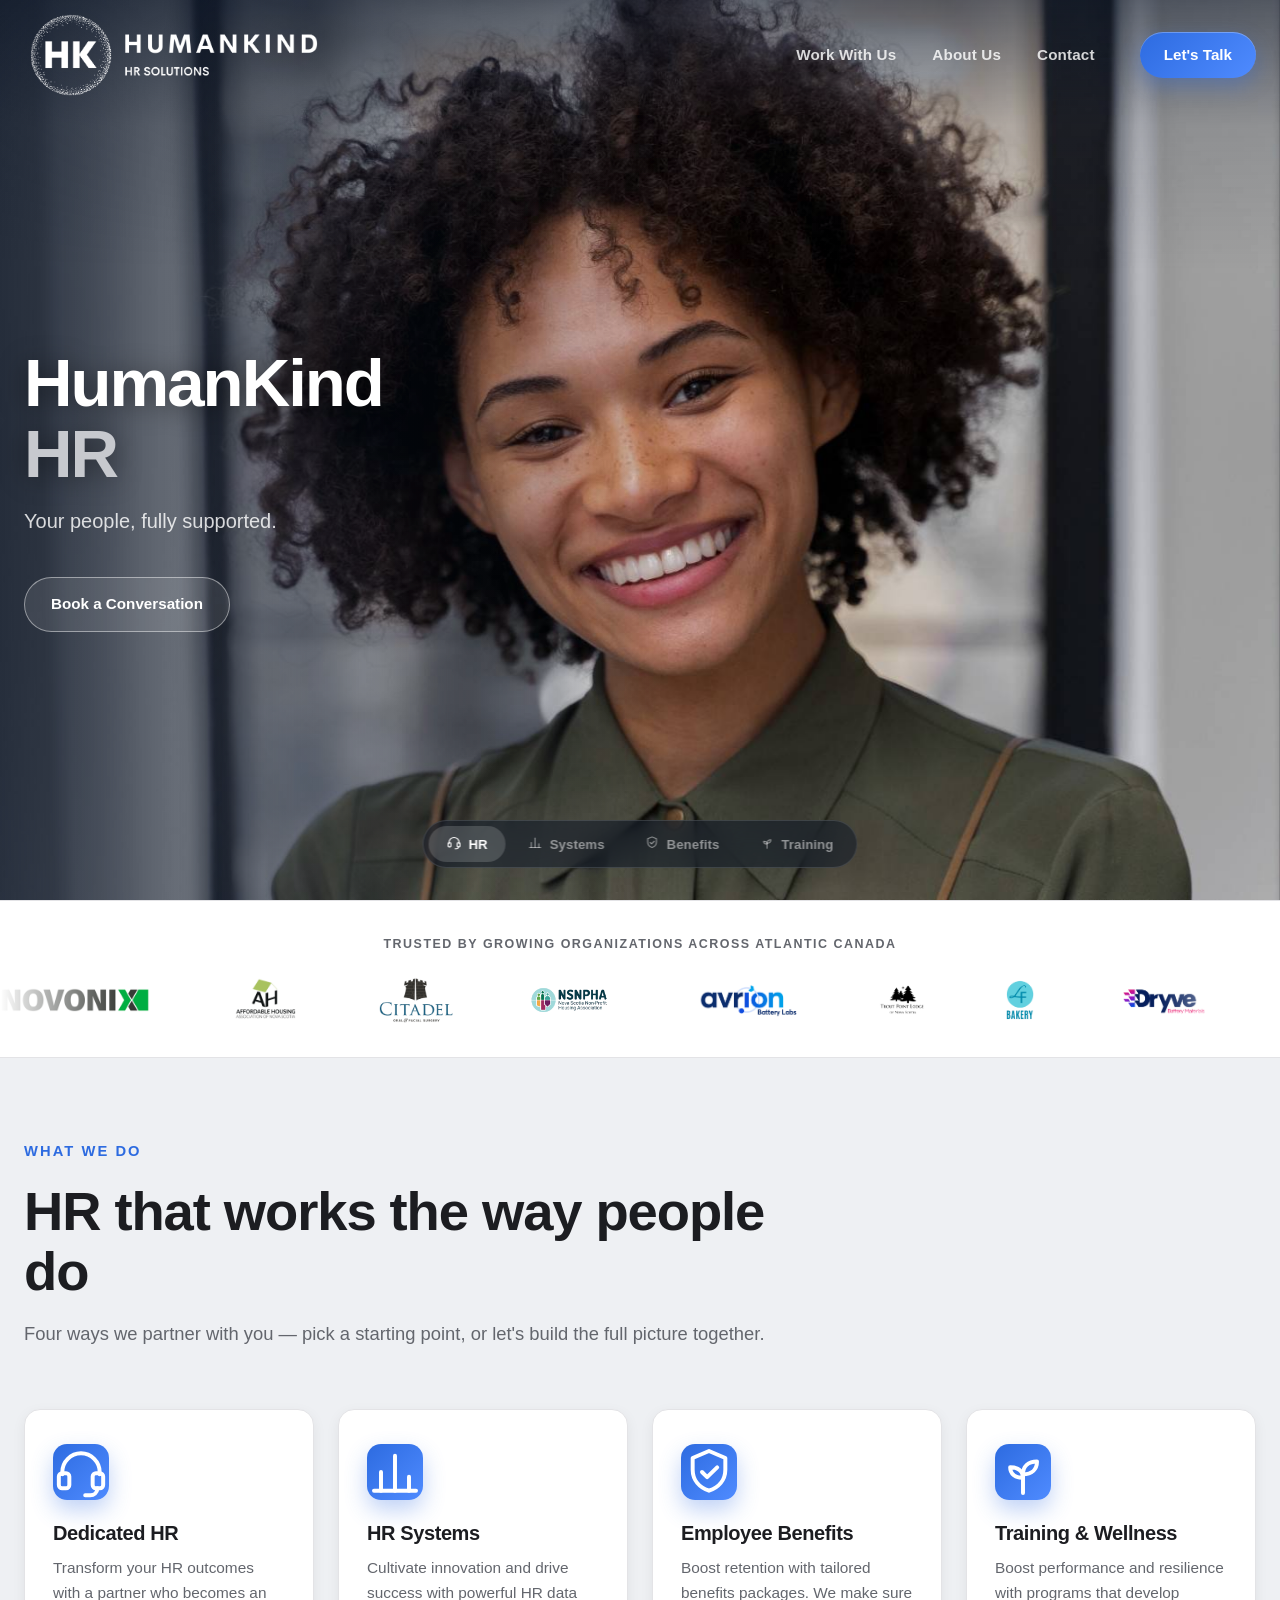
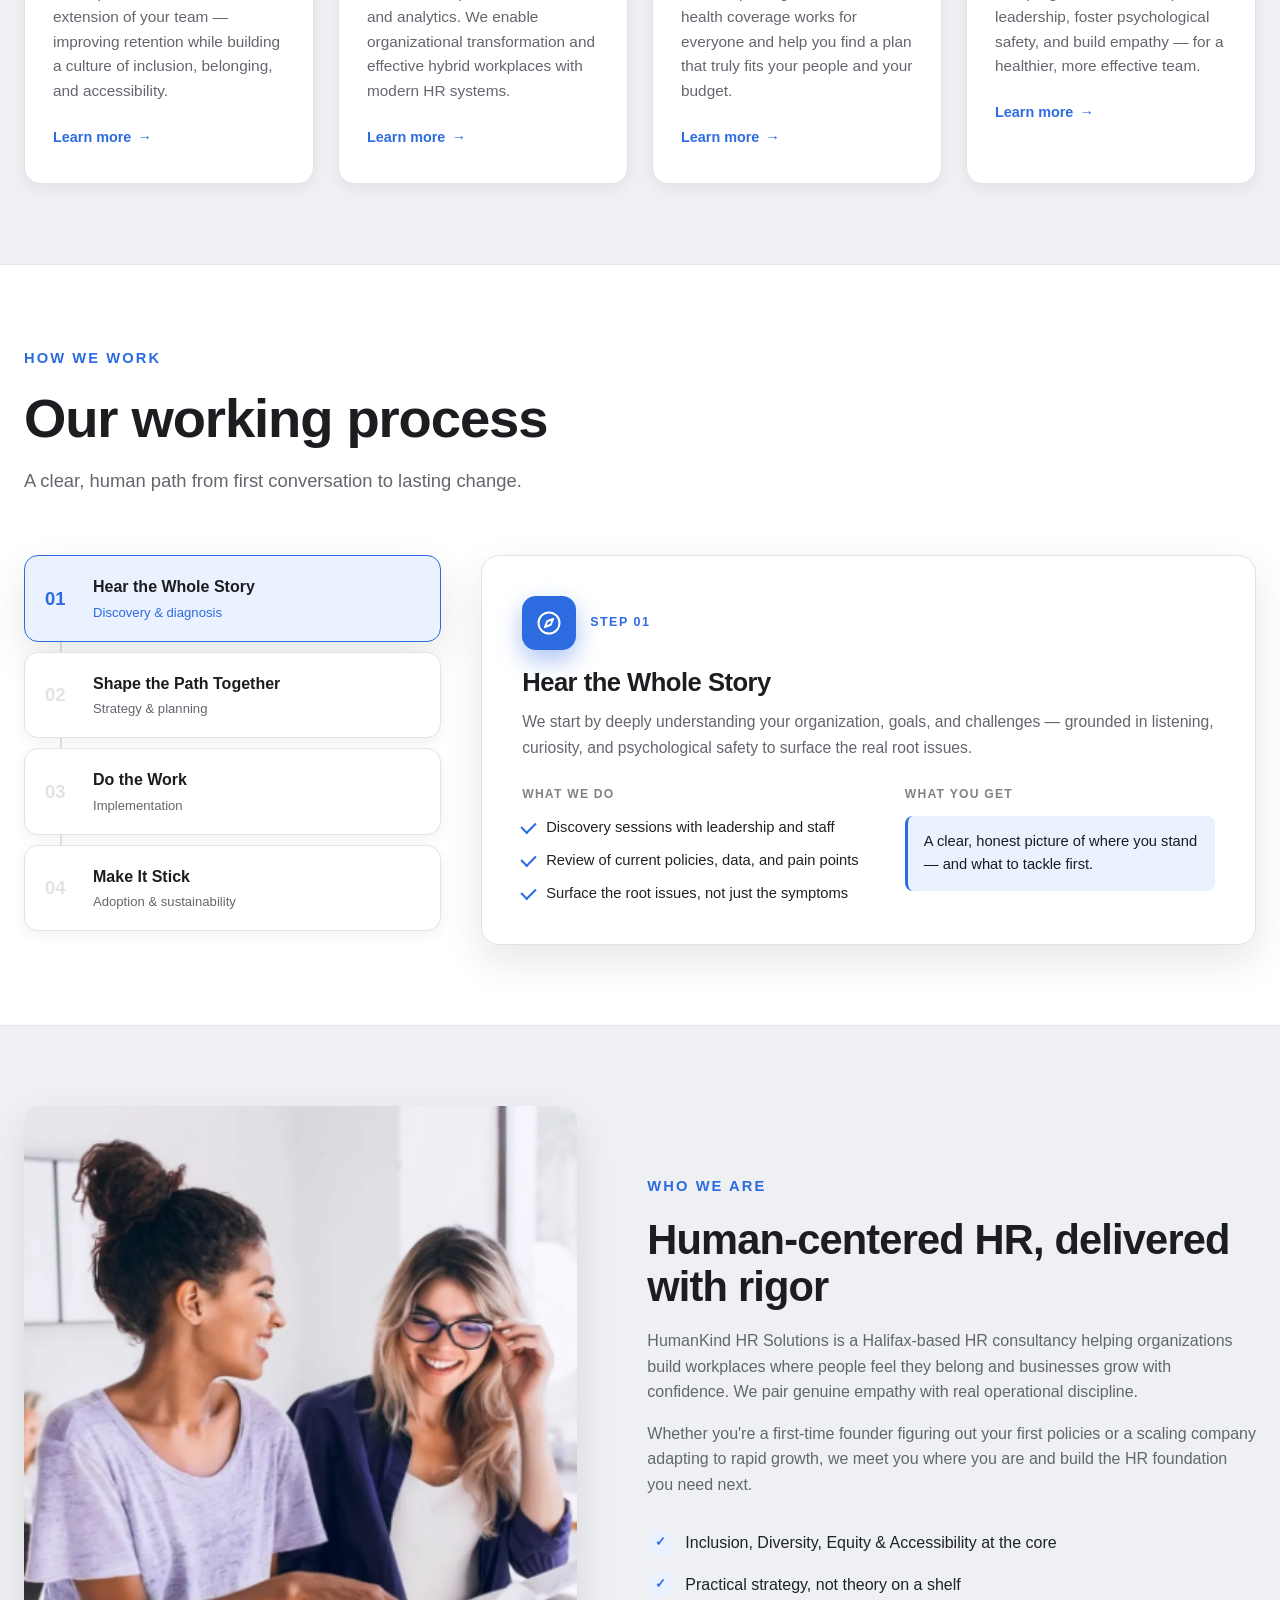
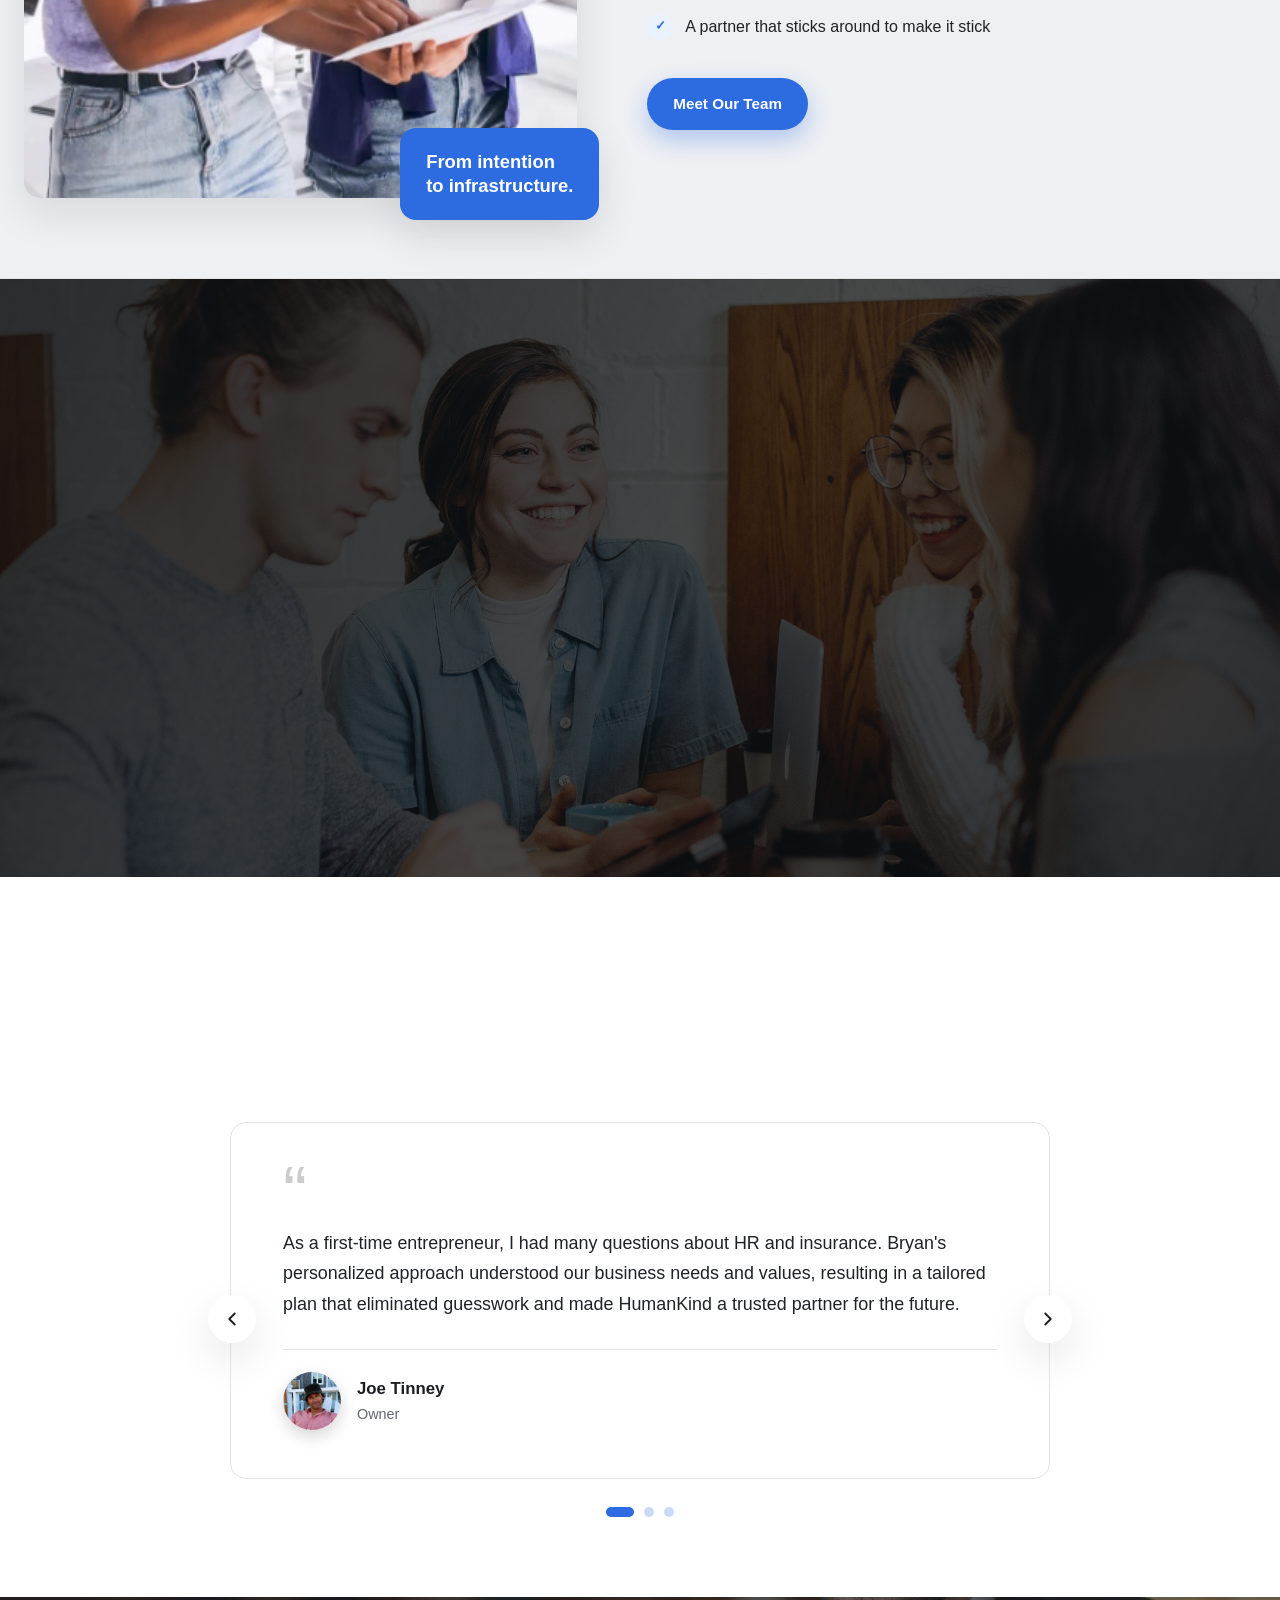
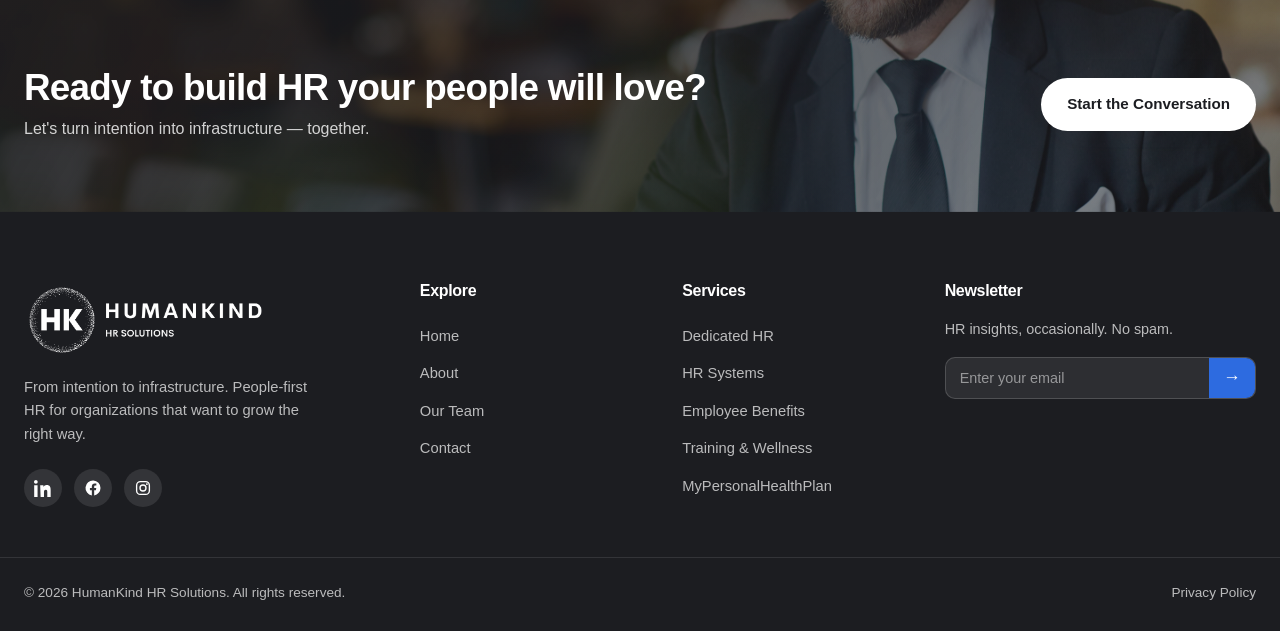
==== commit c90675e7: "Premium header buttons + automatic section dividers Header: - Let's Talk CTA: subtle gradient (blue " ====
--- a/index.html
+++ b/index.html
@@ -9,7 +9,7 @@
   <link rel="icon" type="image/png" sizes="32x32" href="images/logos/favicon-32.png" />
   <link rel="icon" type="image/png" sizes="192x192" href="images/logos/favicon-192.png" />
   <link rel="apple-touch-icon" href="images/logos/favicon-180.png" />
-  <link rel="stylesheet" href="styles.css?v=46" />
+  <link rel="stylesheet" href="styles.css?v=47" />
 </head>
 <body>
 
--- a/styles.css
+++ b/styles.css
@@ -47,6 +47,18 @@
 
 .container { width: 100%; max-width: var(--maxw); margin: 0 auto; padding: 0 24px; }
 .section { padding: 80px 0; }
+
+/* Auto-divider: adds a hairline whenever two same-toned sections land back
+   to back, since the color change that normally separates them is absent.
+   Grouped by actual rendered background, not by class name. */
+:is(.svc-features, .mission-band, .hris-preview, .mphp-plans, .ohs, .svc-intro.svc-alt)
++ :is(.svc-features, .mission-band, .hris-preview, .mphp-plans, .ohs, .svc-intro.svc-alt) {
+  border-top: 1px solid var(--line);
+}
+:is(.svc-intro:not(.svc-alt), .svc-outcomes, .team, .mphp-partner, .mphp-how, .xlink-section, .svc-alt.section, #guaranteed-acceptance)
++ :is(.svc-intro:not(.svc-alt), .svc-outcomes, .team, .mphp-partner, .mphp-how, .xlink-section, .svc-alt.section, #guaranteed-acceptance) {
+  border-top: 1px solid var(--line);
+}
 .accent { color: var(--navy); }
 
 .eyebrow {
@@ -103,14 +115,14 @@
 .site-header.scrolled .brand-logo { height: 78px; }
 
 .nav { margin-left: auto; }
-.nav-list { display: flex; align-items: center; gap: 6px; list-style: none; }
+.nav-list { display: flex; align-items: center; gap: 2px; list-style: none; }
 .nav-link {
-  display: inline-flex; align-items: center; gap: 6px;
-  font-family: 'Calibri', 'Trebuchet MS', sans-serif; font-weight: 600; font-size: .96rem;
-  color: rgba(255,255,255,.92); padding: 10px 16px; border-radius: 10px;
-  transition: color .2s, background .2s;
-}
-.nav-link:hover { color: #fff; background: rgba(255,255,255,.10); }
+  position: relative; display: inline-flex; align-items: center; gap: 6px;
+  font-family: 'Calibri', 'Trebuchet MS', sans-serif; font-weight: 700; font-size: .95rem; letter-spacing: .01em;
+  color: rgba(255,255,255,.82); padding: 10px 17px; border-radius: 999px;
+  transition: color .25s, background .25s;
+}
+.nav-link:hover { color: #fff; background: rgba(255,255,255,.09); }
 
 /* dropdown */
 .has-dropdown { position: relative; }
@@ -136,10 +148,25 @@
 .dropdown strong { font-family: 'Calibri', 'Trebuchet MS', sans-serif; font-size: .96rem; color: var(--navy); font-weight: 700; }
 .dropdown em { font-style: normal; font-size: .82rem; color: var(--muted); }
 
-.nav-link.active { color: #fff; background: rgba(255,255,255,.12); }
+.nav-link.active { color: #fff; }
+.nav-link.active::after {
+  content: ""; position: absolute; left: 50%; bottom: 4px; transform: translateX(-50%);
+  width: 4px; height: 4px; border-radius: 50%; background: var(--blue-bright);
+  box-shadow: 0 0 9px rgba(79,139,255,.85);
+}
 .dropdown a[aria-current="page"] { background: var(--sky); }
 .dropdown a[aria-current="page"] strong { color: var(--navy); }
-.header-cta { padding: 11px 22px; }
+
+.header-cta {
+  padding: 11px 24px; font-weight: 800;
+  background: linear-gradient(135deg, var(--blue) 0%, var(--blue-bright) 100%);
+  box-shadow: inset 0 1px 0 rgba(255,255,255,.28), 0 8px 20px rgba(45,107,224,.35);
+}
+.header-cta:hover {
+  background: linear-gradient(135deg, #1f5bd0 0%, var(--blue) 100%);
+  box-shadow: inset 0 1px 0 rgba(255,255,255,.32), 0 12px 28px rgba(45,107,224,.45);
+  transform: translateY(-2px);
+}
 
 /* hamburger */
 .hamburger { display: none; flex-direction: column; gap: 5px; background: none; border: none; cursor: pointer; padding: 8px; margin-left: auto; z-index: 101; }
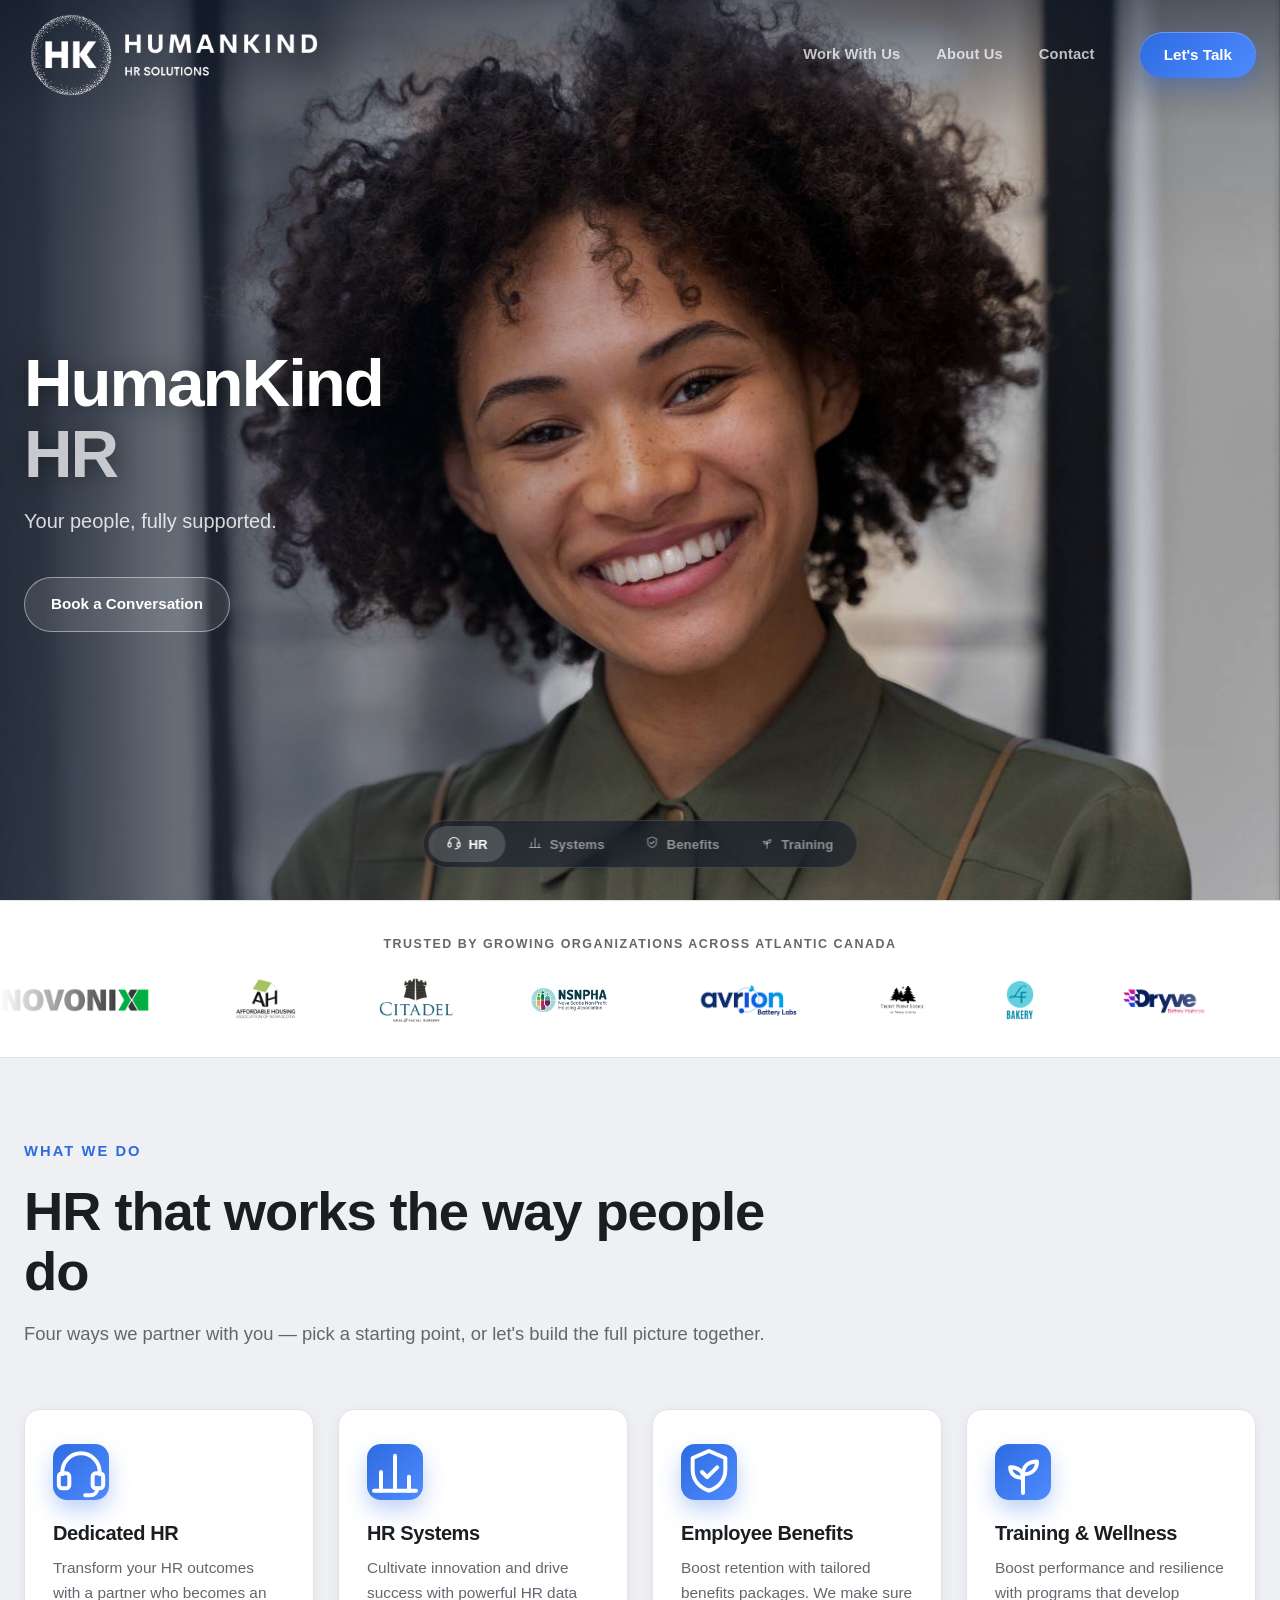
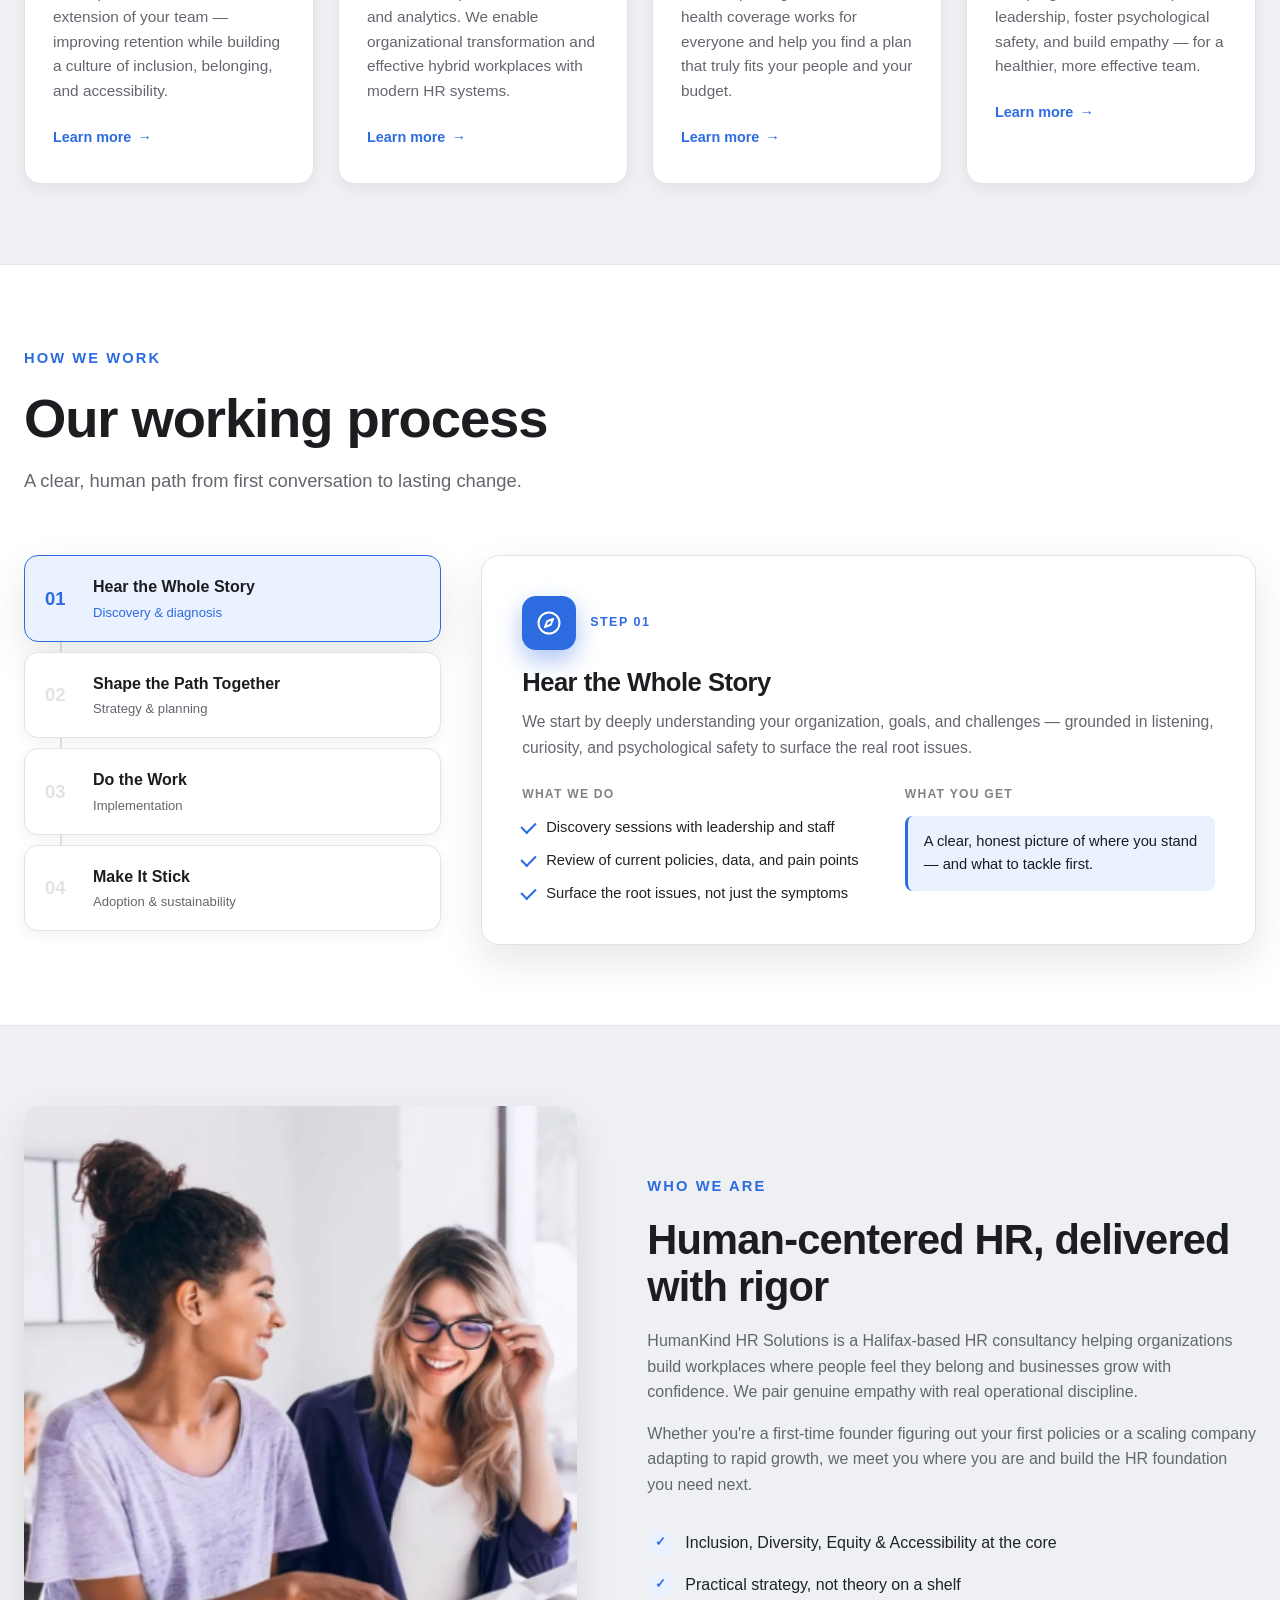
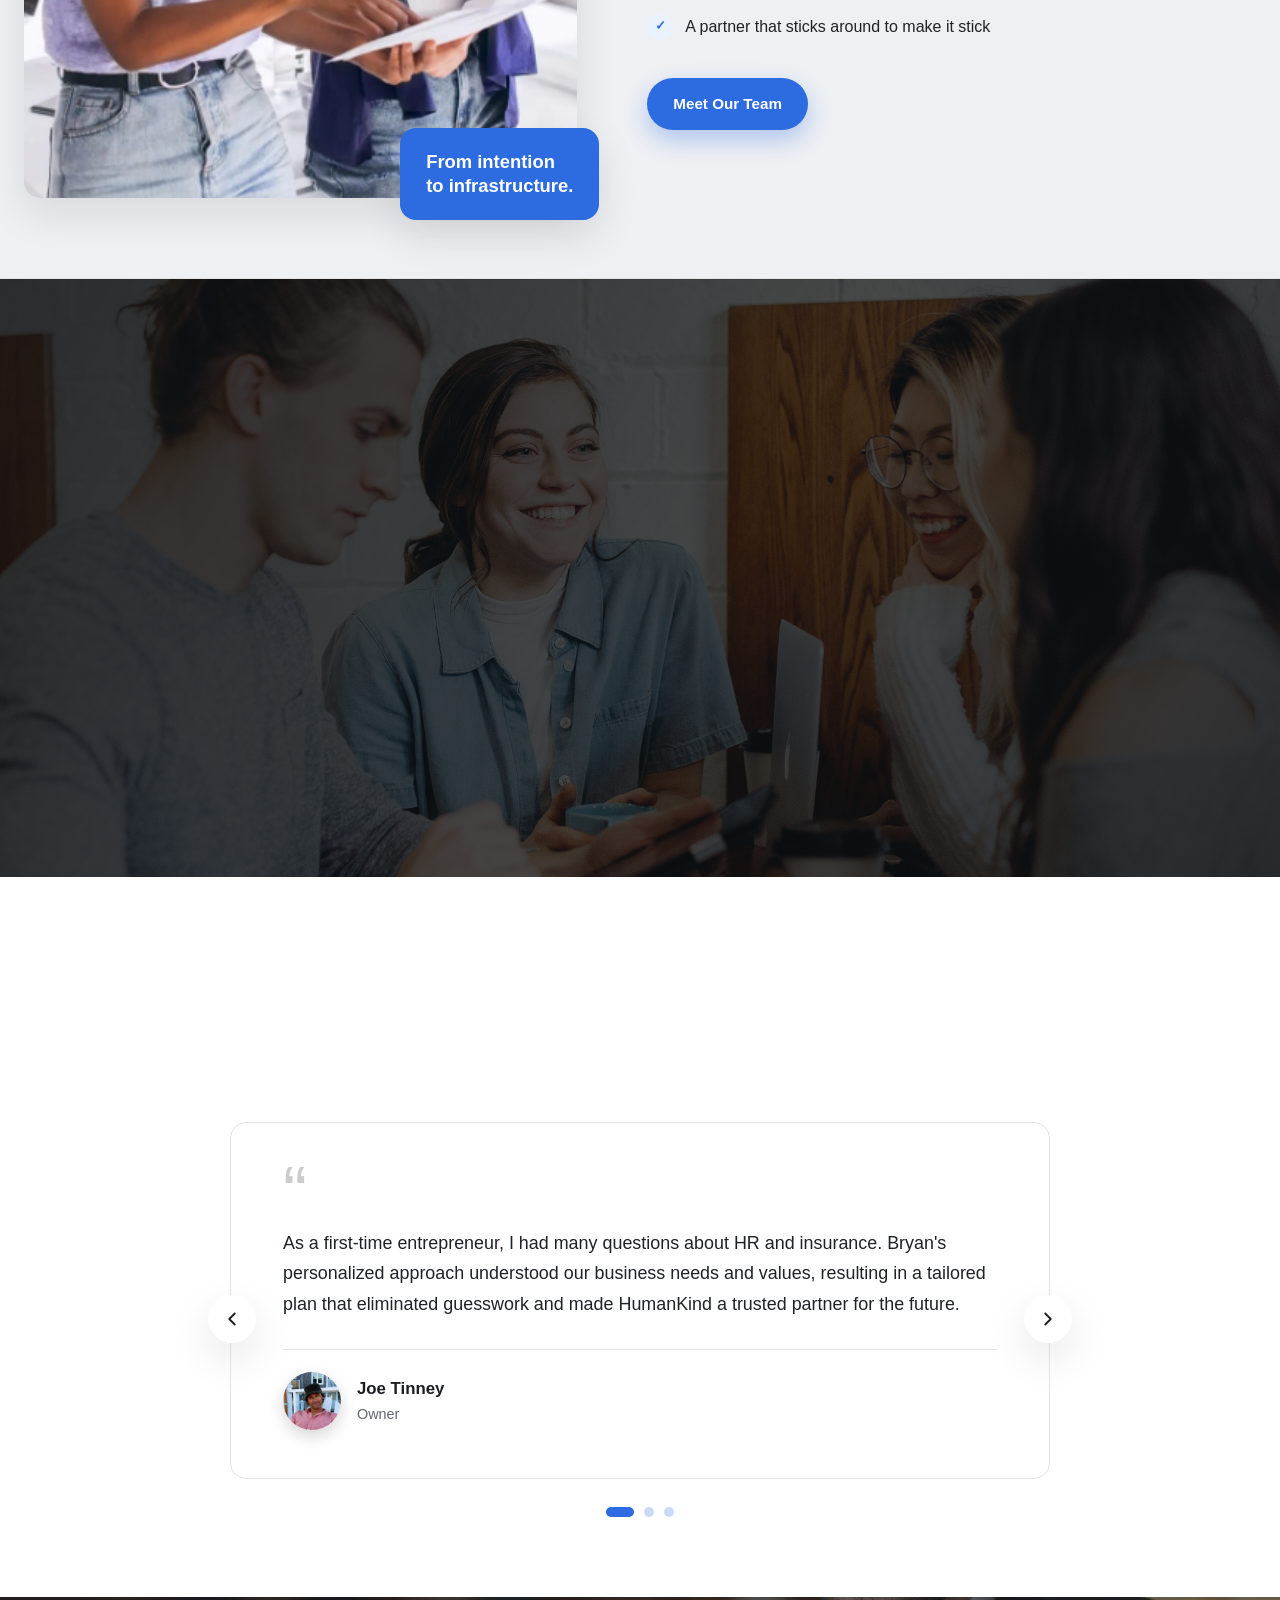
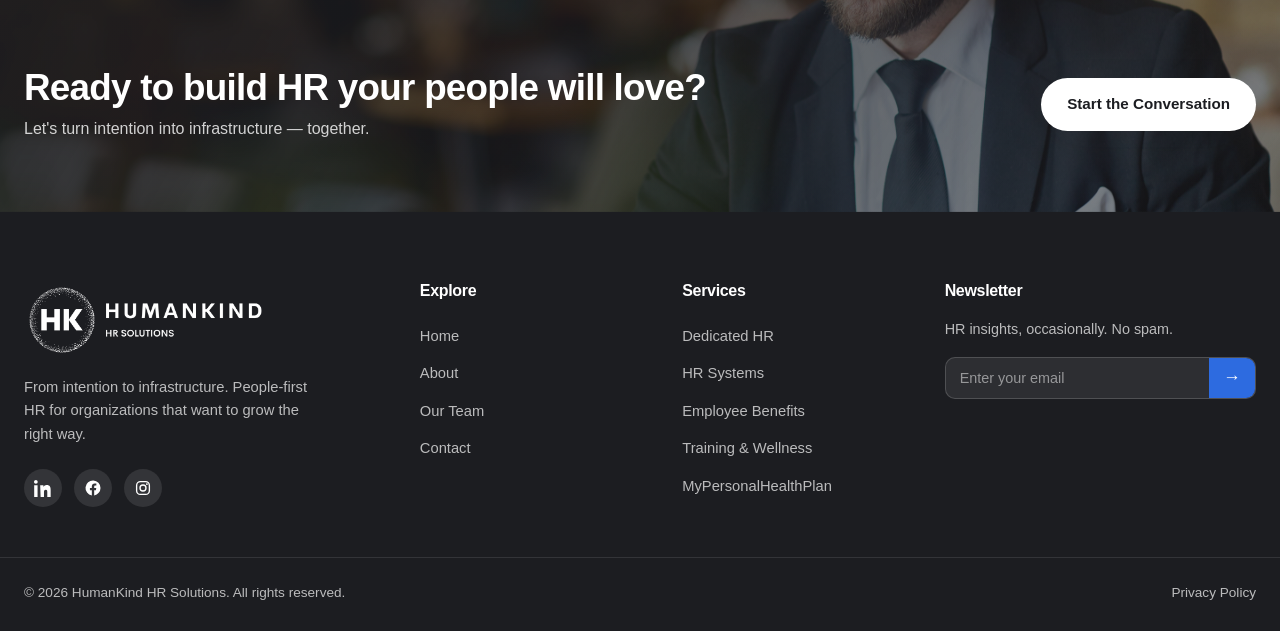
==== commit 87b9fb14: "Strip the grey hover box from nav links — pure color shift, Apple-style The flat rgba(255,255,255,.0" ====
--- a/index.html
+++ b/index.html
@@ -9,7 +9,7 @@
   <link rel="icon" type="image/png" sizes="32x32" href="images/logos/favicon-32.png" />
   <link rel="icon" type="image/png" sizes="192x192" href="images/logos/favicon-192.png" />
   <link rel="apple-touch-icon" href="images/logos/favicon-180.png" />
-  <link rel="stylesheet" href="styles.css?v=47" />
+  <link rel="stylesheet" href="styles.css?v=48" />
 </head>
 <body>
 
--- a/styles.css
+++ b/styles.css
@@ -118,11 +118,11 @@
 .nav-list { display: flex; align-items: center; gap: 2px; list-style: none; }
 .nav-link {
   position: relative; display: inline-flex; align-items: center; gap: 6px;
-  font-family: 'Calibri', 'Trebuchet MS', sans-serif; font-weight: 700; font-size: .95rem; letter-spacing: .01em;
-  color: rgba(255,255,255,.82); padding: 10px 17px; border-radius: 999px;
-  transition: color .25s, background .25s;
-}
-.nav-link:hover { color: #fff; background: rgba(255,255,255,.09); }
+  font-family: 'Calibri', 'Trebuchet MS', sans-serif; font-weight: 600; font-size: .92rem; letter-spacing: .01em;
+  color: rgba(255,255,255,.72); padding: 10px 17px;
+  transition: color .25s;
+}
+.nav-link:hover { color: #fff; }
 
 /* dropdown */
 .has-dropdown { position: relative; }
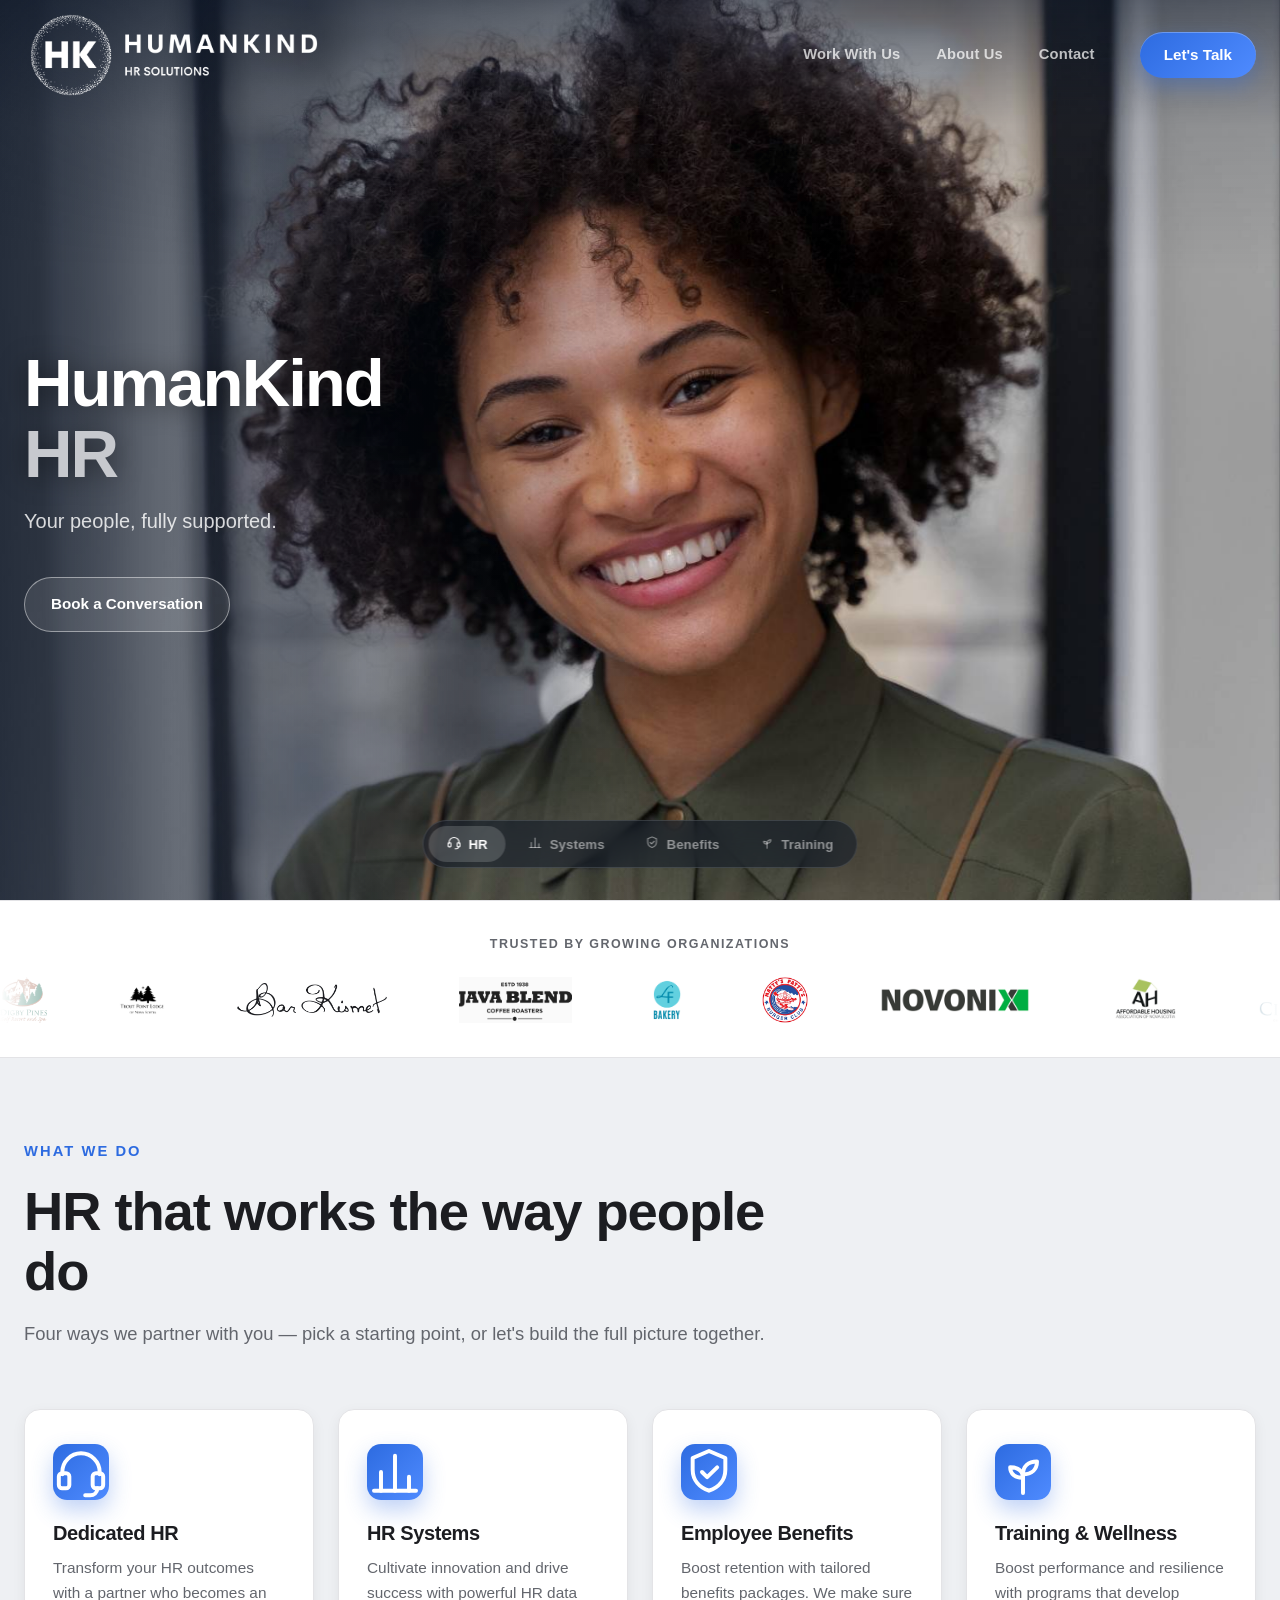
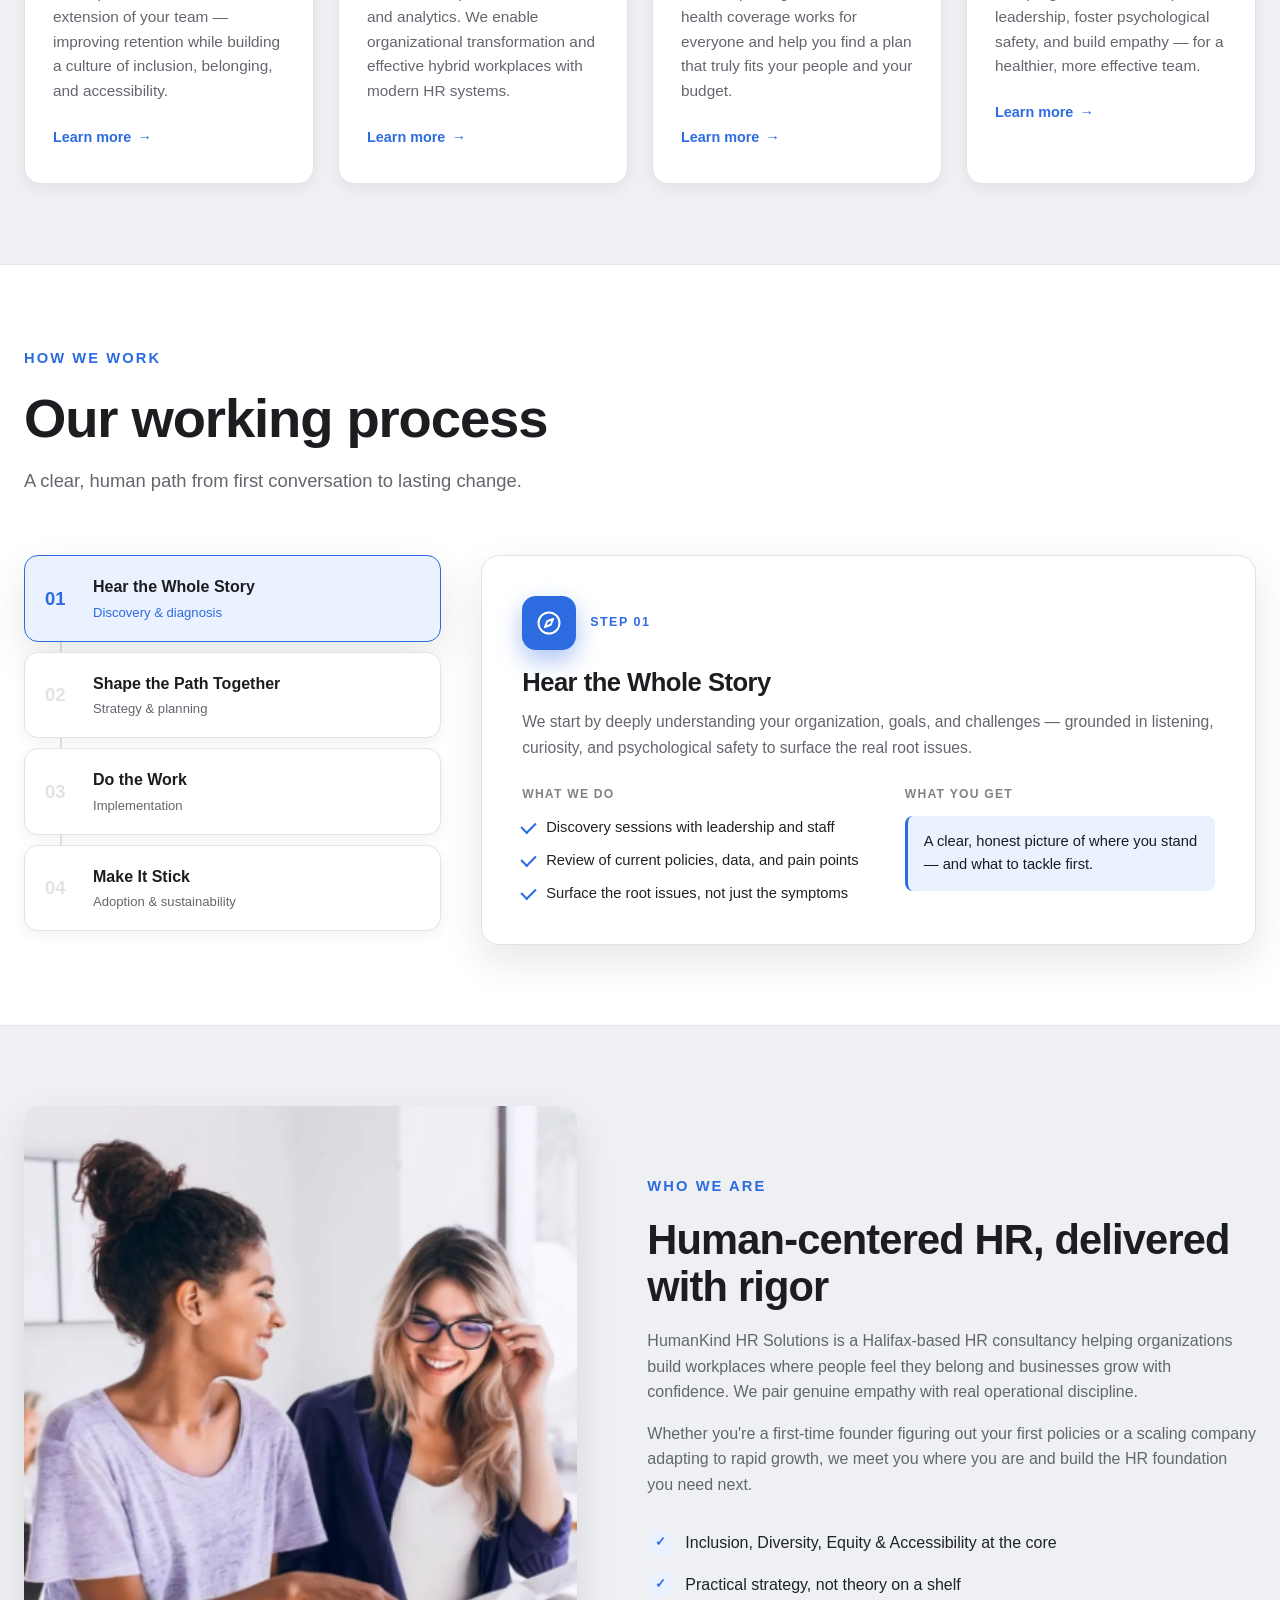
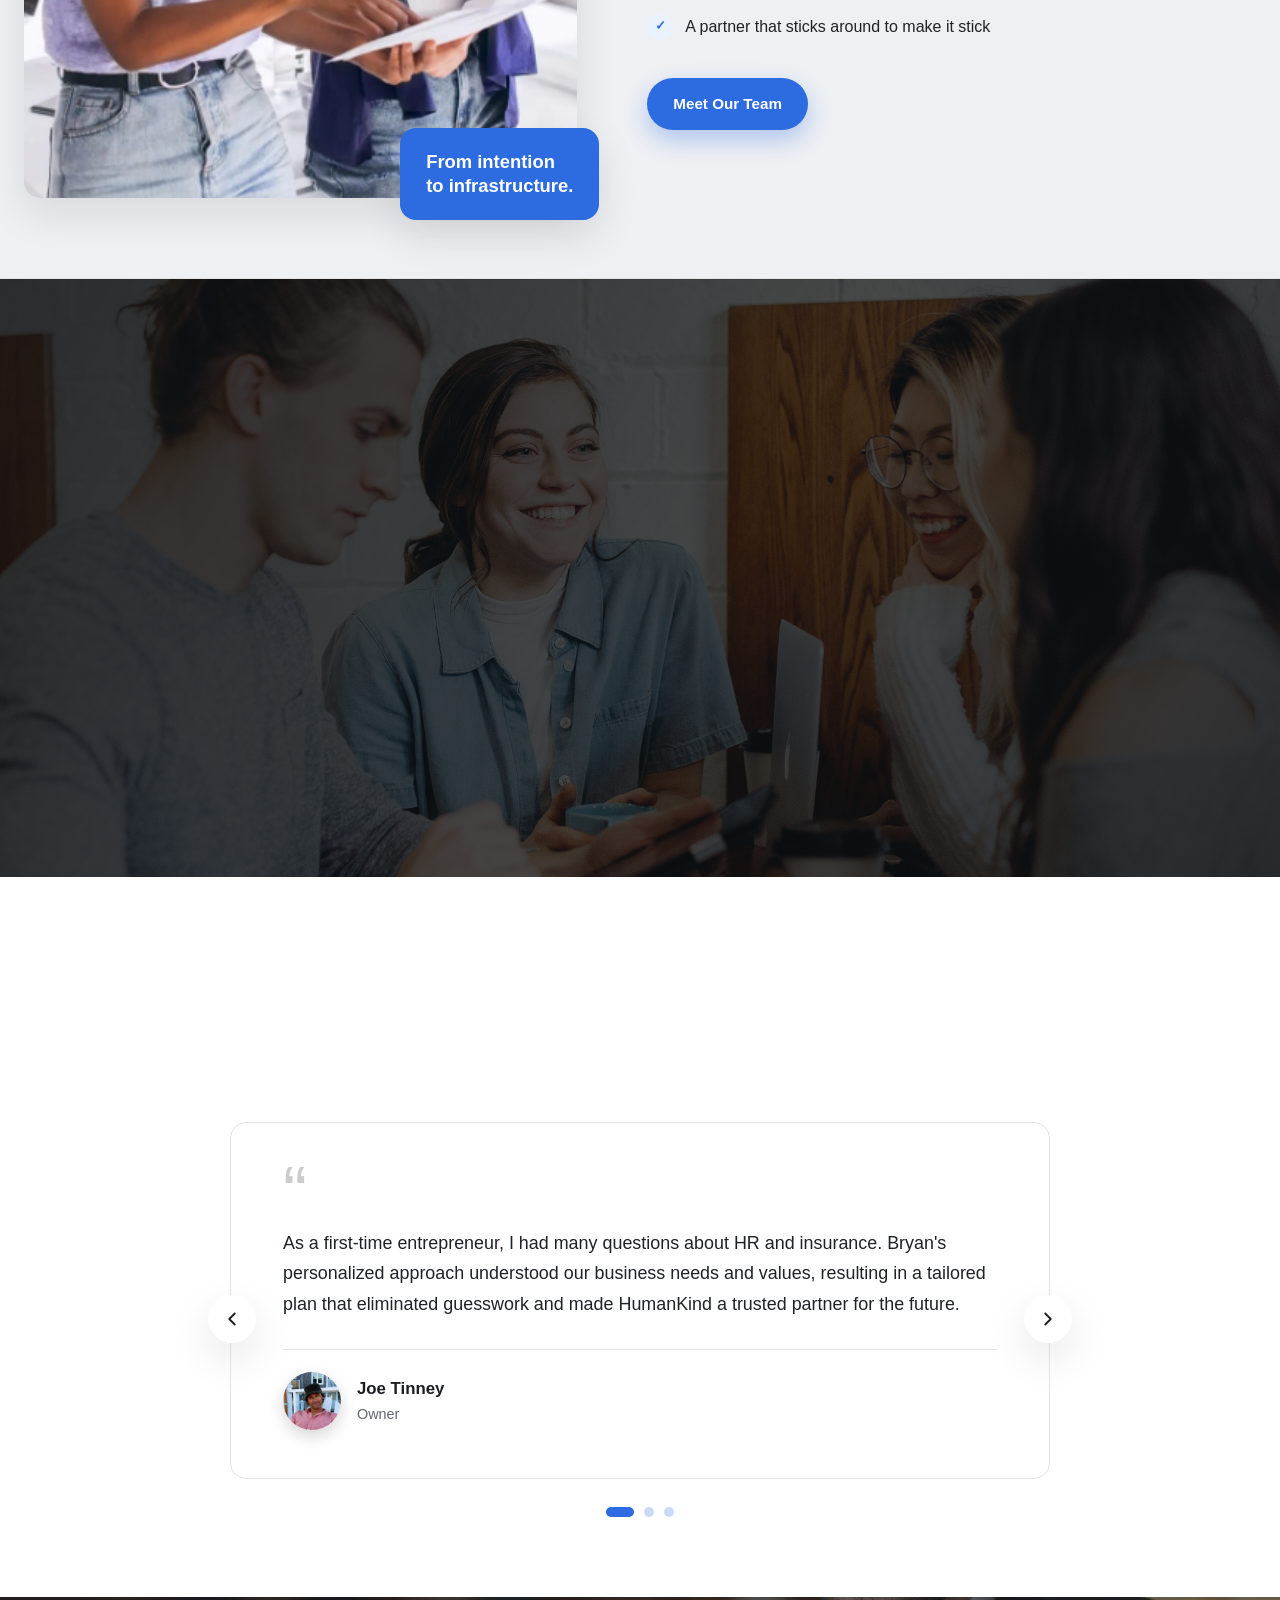
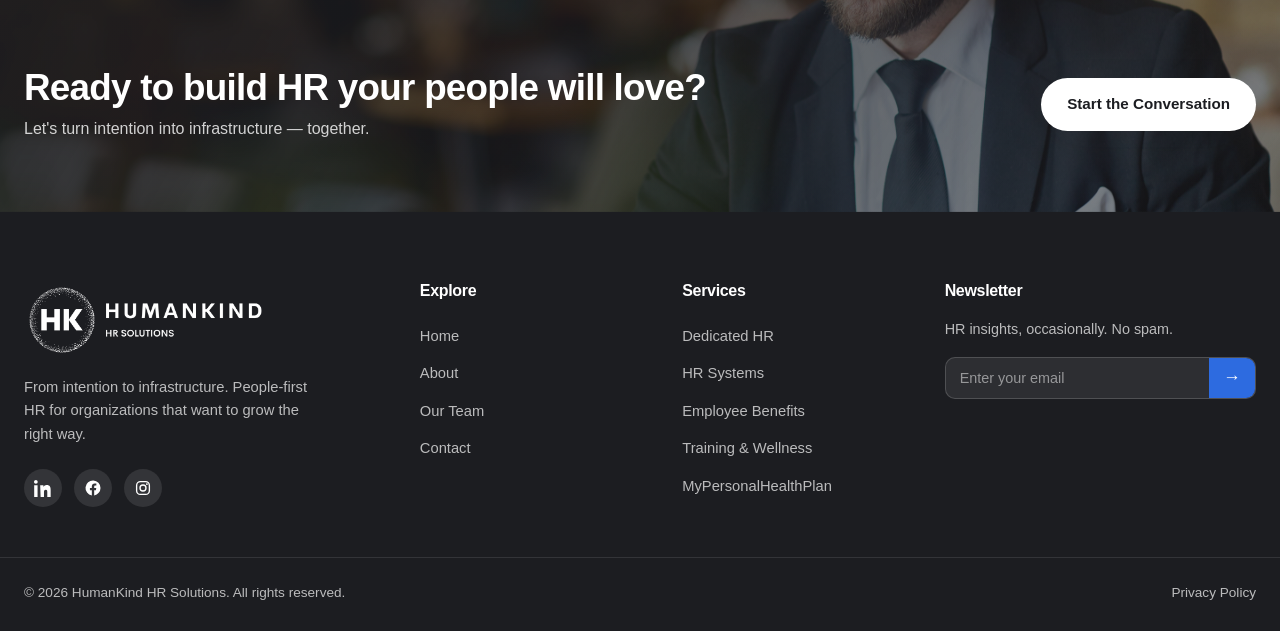
==== commit e67d16bf: "Add Bar Kismet logo, reorder trust strip, drop "Atlantic Canada" Per Bryan's requests: - Trust label" ====
--- a/index.html
+++ b/index.html
@@ -87,67 +87,70 @@
 
     <!-- ============ TRUST STRIP ============ -->
     <section class="trust">
-      <p class="trust-label">Trusted by growing organizations across Atlantic Canada</p>
+      <p class="trust-label">Trusted by growing organizations</p>
       <div class="trust-marquee">
         <div class="trust-track trust-logos">
+          <img src="images/Client_Logos/Digby_Pines.png" alt="Digby Pines">
+          <img src="images/Client_Logos/troutpointblack.png" alt="Trout Point Lodge of Nova Scotia">
+          <img src="images/Client_Logos/Bar_Kismet.png" alt="Bar Kismet">
+          <img src="images/Client_Logos/JavaBlend.png" alt="JavaBlend">
+          <img src="images/Client_Logos/LF_Bakery_Logo.png" alt="LF Bakery">
+          <img src="images/Client_Logos/Mattys_Pattys_Logo.png" alt="Matty's Pattys">
           <img src="images/Client_Logos/Novonix.png" alt="Novonix">
           <img src="images/Client_Logos/AHANS_Logo.png" alt="Affordable Housing Association of Nova Scotia">
           <img src="images/Client_Logos/Citadel_Logo.png" alt="Citadel Oral & Facial Surgery">
           <img src="images/Client_Logos/NSNPHA_Logo.png" alt="Nova Scotia Non-Profit Housing Association">
           <img src="images/Client_Logos/Avrion_Logo.jpg" alt="Avrion Battery Labs">
-          <img src="images/Client_Logos/troutpointblack.png" alt="Trout Point Lodge of Nova Scotia">
-          <img src="images/Client_Logos/LF_Bakery_Logo.png" alt="LF Bakery">
           <img src="images/Client_Logos/Dryve_Logo.png" alt="Dryve">
-          <img src="images/Client_Logos/Mattys_Pattys_Logo.png" alt="Matty's Pattys">
           <img src="images/Client_Logos/Folklore_Sauna_Logo.png" alt="Folklore Sauna">
           <img src="images/Client_Logos/Net_Zero_Atlantic_Logo.jpeg" alt="Net Zero Atlantic">
           <img src="images/Client_Logos/Family_SOS.png" alt="Family SOS">
           <img src="images/Client_Logos/compass_distillers_cover.jpeg" alt="Compass Distillers">
-          <img src="images/Client_Logos/Digby_Pines.png" alt="Digby Pines">
           <img src="images/Client_Logos/Magnolia.png" alt="Magnolia">
           <img src="images/Client_Logos/Lukessmallgoods_FINAL.png" alt="Luke's Small Goods">
           <img src="images/Client_Logos/Chainyard.png" alt="Chainyard">
-          <img src="images/Client_Logos/JavaBlend.png" alt="JavaBlend">
           <img src="images/Client_Logos/Cannapacking_LOGO.png" alt="Cannapacking">
           <img src="images/Client_Logos/Highwayman.png" alt="Highwayman">
+          <img src="images/Client_Logos/Digby_Pines.png" alt="Digby Pines">
+          <img src="images/Client_Logos/troutpointblack.png" alt="Trout Point Lodge of Nova Scotia">
+          <img src="images/Client_Logos/Bar_Kismet.png" alt="Bar Kismet">
+          <img src="images/Client_Logos/JavaBlend.png" alt="JavaBlend">
+          <img src="images/Client_Logos/LF_Bakery_Logo.png" alt="LF Bakery">
+          <img src="images/Client_Logos/Mattys_Pattys_Logo.png" alt="Matty's Pattys">
           <img src="images/Client_Logos/Novonix.png" alt="Novonix">
           <img src="images/Client_Logos/AHANS_Logo.png" alt="Affordable Housing Association of Nova Scotia">
           <img src="images/Client_Logos/Citadel_Logo.png" alt="Citadel Oral & Facial Surgery">
           <img src="images/Client_Logos/NSNPHA_Logo.png" alt="Nova Scotia Non-Profit Housing Association">
           <img src="images/Client_Logos/Avrion_Logo.jpg" alt="Avrion Battery Labs">
-          <img src="images/Client_Logos/troutpointblack.png" alt="Trout Point Lodge of Nova Scotia">
-          <img src="images/Client_Logos/LF_Bakery_Logo.png" alt="LF Bakery">
           <img src="images/Client_Logos/Dryve_Logo.png" alt="Dryve">
-          <img src="images/Client_Logos/Mattys_Pattys_Logo.png" alt="Matty's Pattys">
           <img src="images/Client_Logos/Folklore_Sauna_Logo.png" alt="Folklore Sauna">
           <img src="images/Client_Logos/Net_Zero_Atlantic_Logo.jpeg" alt="Net Zero Atlantic">
           <img src="images/Client_Logos/Family_SOS.png" alt="Family SOS">
           <img src="images/Client_Logos/compass_distillers_cover.jpeg" alt="Compass Distillers">
-          <img src="images/Client_Logos/Digby_Pines.png" alt="Digby Pines">
           <img src="images/Client_Logos/Magnolia.png" alt="Magnolia">
           <img src="images/Client_Logos/Lukessmallgoods_FINAL.png" alt="Luke's Small Goods">
           <img src="images/Client_Logos/Chainyard.png" alt="Chainyard">
-          <img src="images/Client_Logos/JavaBlend.png" alt="JavaBlend">
           <img src="images/Client_Logos/Cannapacking_LOGO.png" alt="Cannapacking">
           <img src="images/Client_Logos/Highwayman.png" alt="Highwayman">
+          <img src="images/Client_Logos/Digby_Pines.png" alt="Digby Pines">
+          <img src="images/Client_Logos/troutpointblack.png" alt="Trout Point Lodge of Nova Scotia">
+          <img src="images/Client_Logos/Bar_Kismet.png" alt="Bar Kismet">
+          <img src="images/Client_Logos/JavaBlend.png" alt="JavaBlend">
+          <img src="images/Client_Logos/LF_Bakery_Logo.png" alt="LF Bakery">
+          <img src="images/Client_Logos/Mattys_Pattys_Logo.png" alt="Matty's Pattys">
           <img src="images/Client_Logos/Novonix.png" alt="Novonix">
           <img src="images/Client_Logos/AHANS_Logo.png" alt="Affordable Housing Association of Nova Scotia">
           <img src="images/Client_Logos/Citadel_Logo.png" alt="Citadel Oral & Facial Surgery">
           <img src="images/Client_Logos/NSNPHA_Logo.png" alt="Nova Scotia Non-Profit Housing Association">
           <img src="images/Client_Logos/Avrion_Logo.jpg" alt="Avrion Battery Labs">
-          <img src="images/Client_Logos/troutpointblack.png" alt="Trout Point Lodge of Nova Scotia">
-          <img src="images/Client_Logos/LF_Bakery_Logo.png" alt="LF Bakery">
           <img src="images/Client_Logos/Dryve_Logo.png" alt="Dryve">
-          <img src="images/Client_Logos/Mattys_Pattys_Logo.png" alt="Matty's Pattys">
           <img src="images/Client_Logos/Folklore_Sauna_Logo.png" alt="Folklore Sauna">
           <img src="images/Client_Logos/Net_Zero_Atlantic_Logo.jpeg" alt="Net Zero Atlantic">
           <img src="images/Client_Logos/Family_SOS.png" alt="Family SOS">
           <img src="images/Client_Logos/compass_distillers_cover.jpeg" alt="Compass Distillers">
-          <img src="images/Client_Logos/Digby_Pines.png" alt="Digby Pines">
           <img src="images/Client_Logos/Magnolia.png" alt="Magnolia">
           <img src="images/Client_Logos/Lukessmallgoods_FINAL.png" alt="Luke's Small Goods">
           <img src="images/Client_Logos/Chainyard.png" alt="Chainyard">
-          <img src="images/Client_Logos/JavaBlend.png" alt="JavaBlend">
           <img src="images/Client_Logos/Cannapacking_LOGO.png" alt="Cannapacking">
           <img src="images/Client_Logos/Highwayman.png" alt="Highwayman">
         </div>
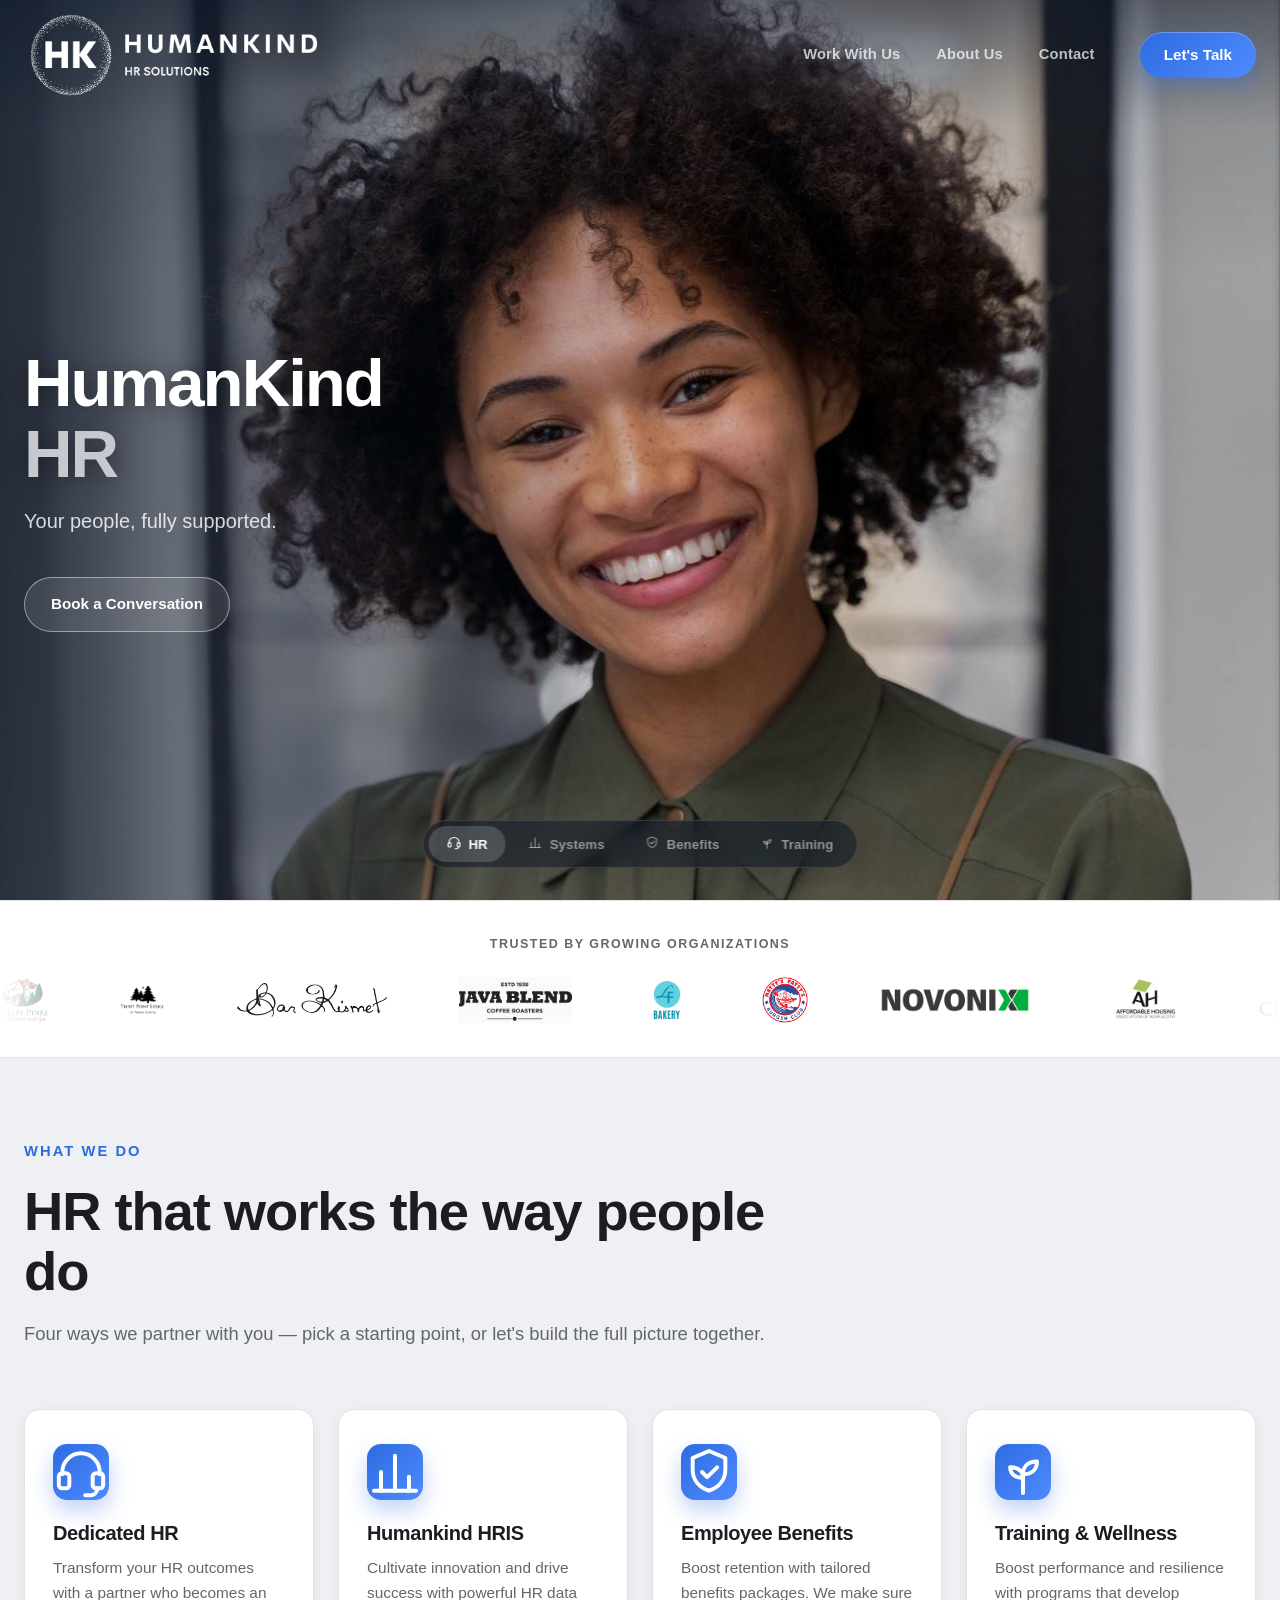
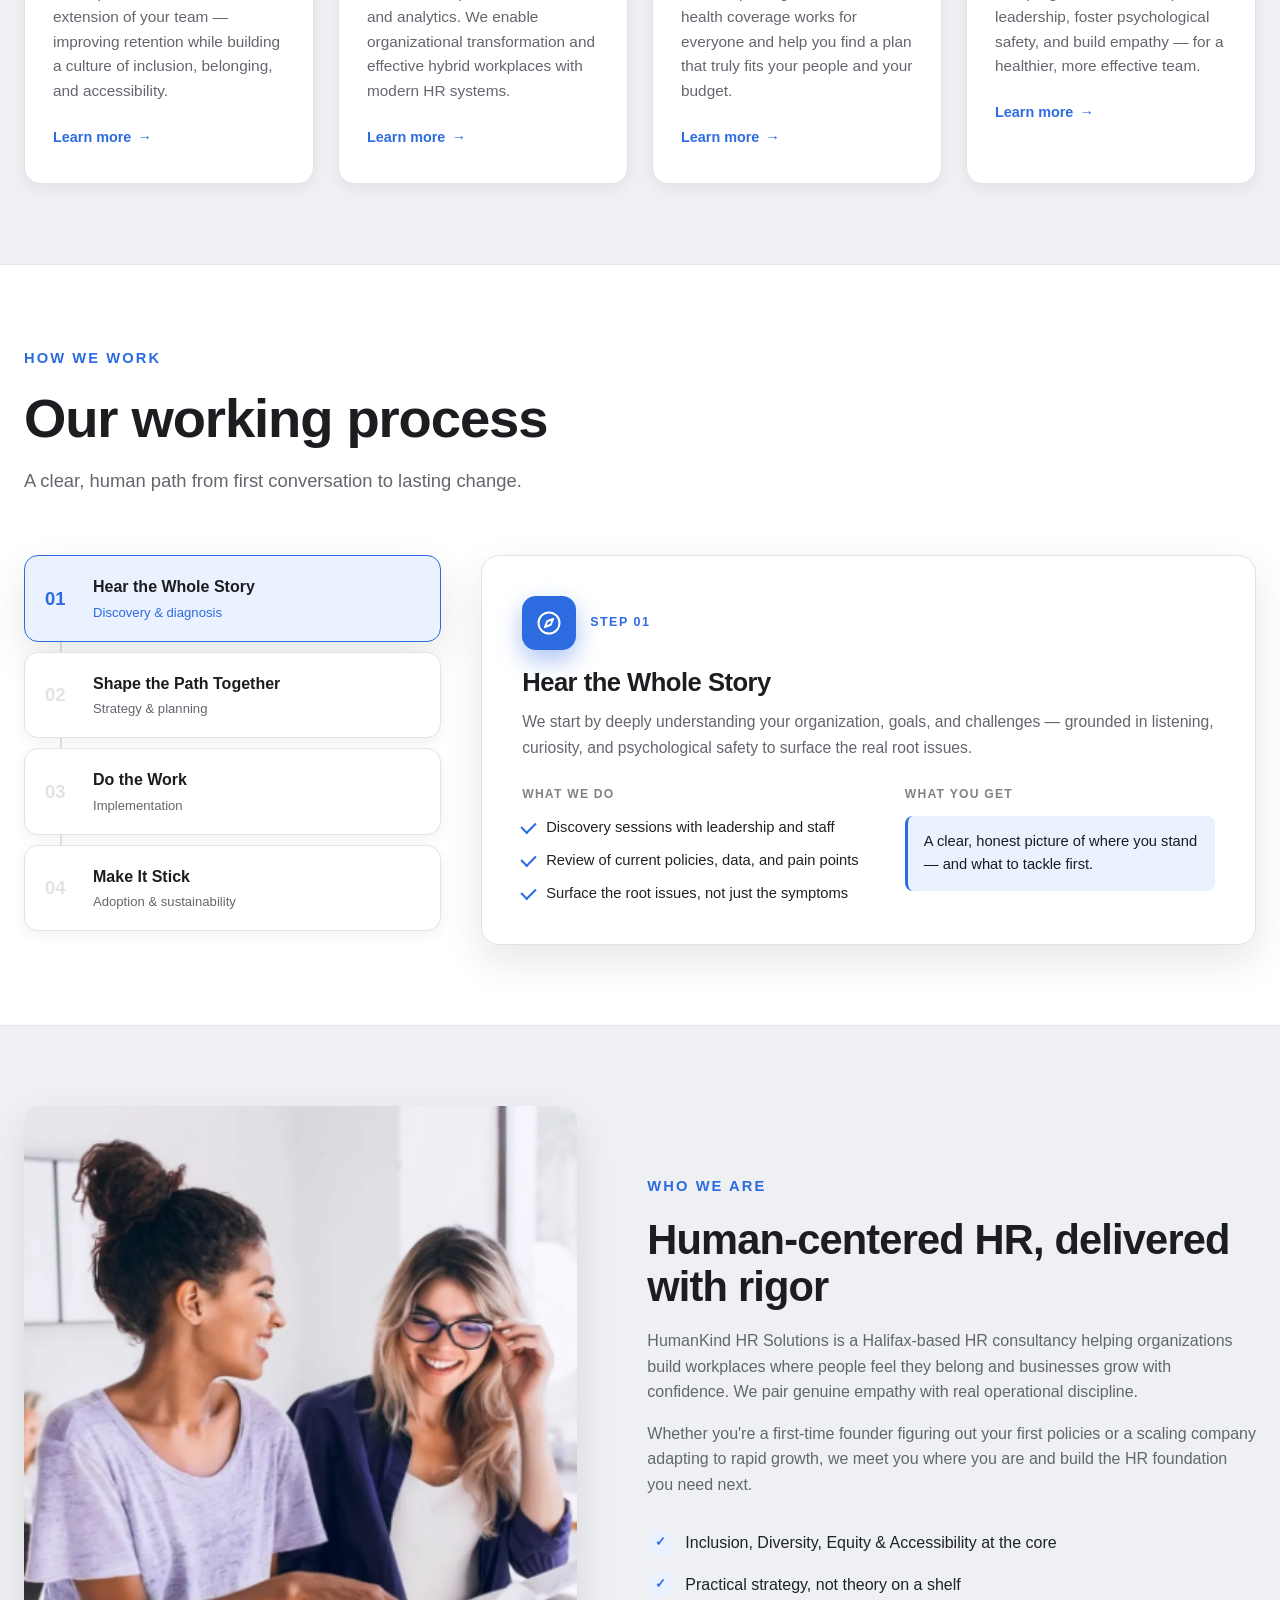
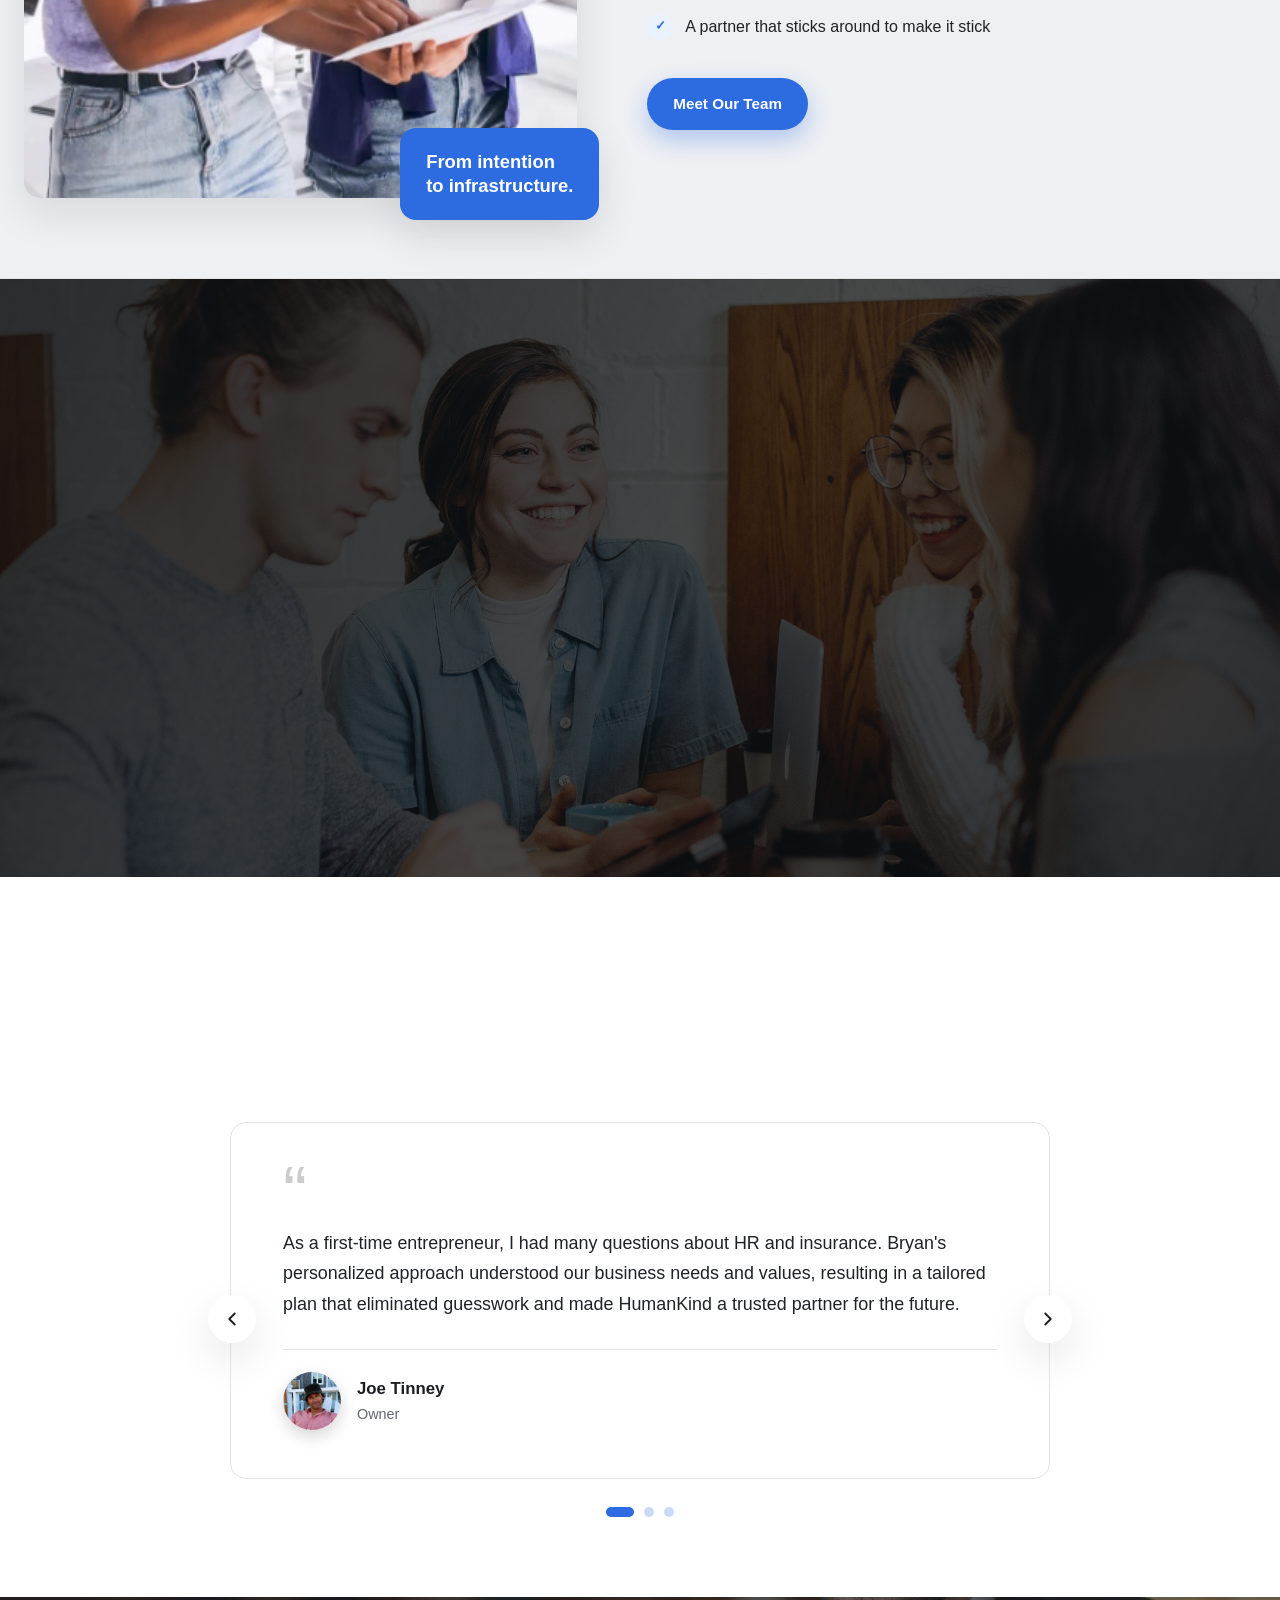
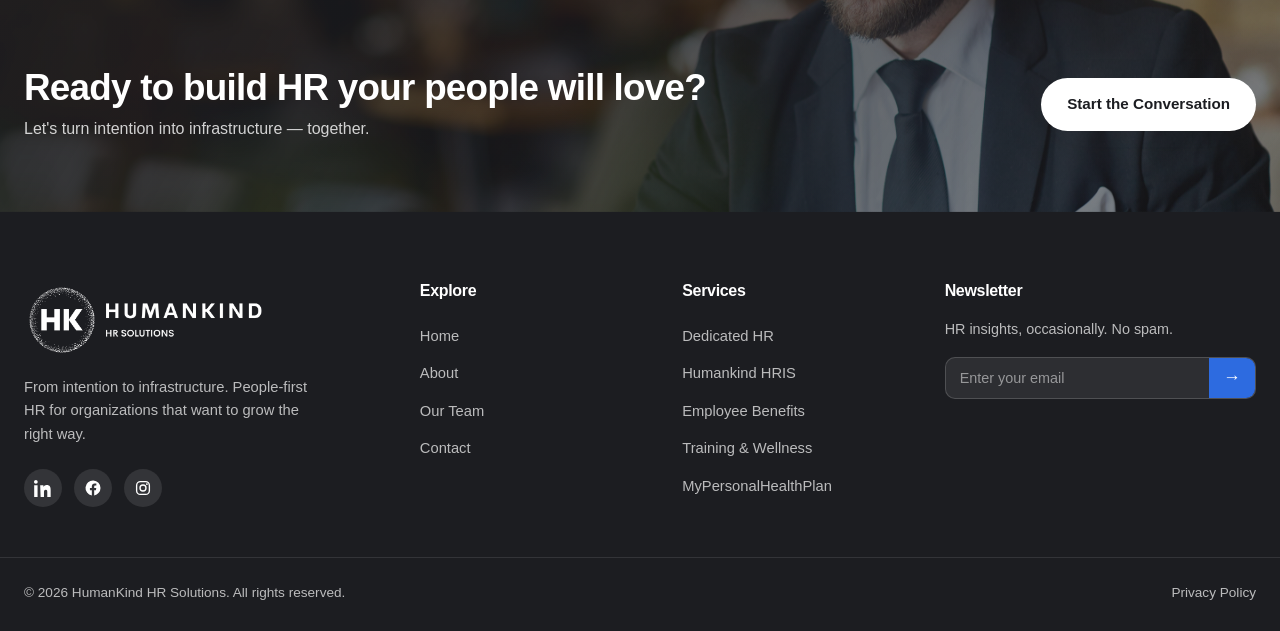
==== commit a8c6735d: "Rename "HR Systems" to "Humankind HRIS", remove Karen, restore 3-col team grid Per Bryan's request: " ====
--- a/index.html
+++ b/index.html
@@ -9,7 +9,7 @@
   <link rel="icon" type="image/png" sizes="32x32" href="images/logos/favicon-32.png" />
   <link rel="icon" type="image/png" sizes="192x192" href="images/logos/favicon-192.png" />
   <link rel="apple-touch-icon" href="images/logos/favicon-180.png" />
-  <link rel="stylesheet" href="styles.css?v=48" />
+  <link rel="stylesheet" href="styles.css?v=50" />
 </head>
 <body>
 
@@ -26,7 +26,7 @@
             <a href="#services" class="nav-link">Work With Us</a>
             <div class="dropdown">
               <a href="dedicated-hr.html"><span class="dd-icon" data-icon="support"></span><span><strong>Dedicated HR</strong><em>Your on-call HR partner</em></span></a>
-              <a href="hr-systems.html"><span class="dd-icon" data-icon="chart"></span><span><strong>HR Systems</strong><em>Data, analytics &amp; tooling</em></span></a>
+              <a href="hr-systems.html"><span class="dd-icon" data-icon="chart"></span><span><strong>Humankind HRIS</strong><em>Data, analytics &amp; tooling</em></span></a>
               <a href="employee-benefits.html"><span class="dd-icon" data-icon="shield"></span><span><strong>Employee Benefits</strong><em>Plans that actually fit</em></span></a>
               <a href="training-wellness.html"><span class="dd-icon" data-icon="sprout"></span><span><strong>Training &amp; Wellness</strong><em>Healthier, stronger teams</em></span></a>
               <a href="mypersonalhealthplan.html"><span class="dd-icon" data-icon="heartpulse"></span><span><strong>MyPersonalHealthPlan</strong><em>Individual &amp; family coverage</em></span></a>
@@ -50,7 +50,7 @@
     <nav aria-label="Mobile">
       <span class="mm-label">Work With Us</span>
       <a href="dedicated-hr.html">Dedicated HR</a>
-      <a href="hr-systems.html">HR Systems</a>
+      <a href="hr-systems.html">Humankind HRIS</a>
       <a href="employee-benefits.html">Employee Benefits</a>
       <a href="training-wellness.html">Training &amp; Wellness</a>
       <a href="mypersonalhealthplan.html">MyPersonalHealthPlan</a>
@@ -176,7 +176,7 @@
 
           <article class="service-card" id="hr-systems">
             <div class="service-icon" data-icon="chart"></div>
-            <h3>HR Systems</h3>
+            <h3>Humankind HRIS</h3>
             <p>Cultivate innovation and drive success with powerful HR data and analytics. We enable organizational transformation and effective hybrid workplaces with modern HR systems.</p>
             <a href="hr-systems.html" class="link-arrow">Learn more <span>→</span></a>
           </article>
@@ -327,7 +327,7 @@
       <div class="footer-col">
         <h4>Services</h4>
         <a href="dedicated-hr.html">Dedicated HR</a>
-        <a href="hr-systems.html">HR Systems</a>
+        <a href="hr-systems.html">Humankind HRIS</a>
         <a href="employee-benefits.html">Employee Benefits</a>
         <a href="training-wellness.html">Training &amp; Wellness</a>
         <a href="mypersonalhealthplan.html">MyPersonalHealthPlan</a>
@@ -347,6 +347,6 @@
     </div>
   </footer>
 
-  <script src="script.js?v=19"></script>
+  <script src="script.js?v=20"></script>
 </body>
 </html>
--- a/styles.css
+++ b/styles.css
@@ -342,7 +342,10 @@
   display: flex; align-items: center; gap: 40px;
   width: max-content;
   animation: marquee 85s linear infinite;
-}
+  animation-delay: -4s; /* starts just clear of the left fade instead of flush at the edge */
+  animation-play-state: paused; /* held until the strip actually scrolls into view — see script.js */
+}
+.trust-marquee.in .trust-track { animation-play-state: running; }
 .trust-marquee:hover .trust-track { animation-play-state: paused; }
 .trust-track span { font-family: 'Calibri', 'Trebuchet MS', sans-serif; font-weight: 700; font-size: .95rem; color: var(--muted); white-space: nowrap; letter-spacing: .04em; }
 .trust-sep { color: var(--line) !important; font-weight: 300 !important; font-size: 1.2rem !important; }
@@ -410,8 +413,6 @@
 
 /* ============ TEAM ============ */
 .team-grid { display: grid; grid-template-columns: repeat(3, 1fr); gap: 28px; }
-.team-lead { display: flex; justify-content: center; margin-bottom: 28px; }
-.team-lead .team-card { width: 100%; max-width: calc((100% - 56px) / 3); }
 .team-grid.advisors { display: grid; grid-template-columns: repeat(3, 1fr); }
 .team-photo--placeholder { display: flex; align-items: center; justify-content: center; background: linear-gradient(135deg, var(--blue), var(--navy)); }
 .team-photo--placeholder span { font-family: 'Calibri', 'Trebuchet MS', sans-serif; font-weight: 800; font-size: 2.2rem; color: rgba(255,255,255,.7); letter-spacing: .04em; }
@@ -1335,8 +1336,6 @@
 @media (max-width: 560px) {
   .service-grid { grid-template-columns: 1fr; }
   .team-grid, .team-grid.advisors { grid-template-columns: repeat(2, 1fr); }
-  /* keep the president's card visually featured, not shrunk to a grid cell */
-  .team-lead .team-card { max-width: 66%; }
   .hero-stats { gap: 26px; }
   .field-row { grid-template-columns: 1fr; }
   .footer-grid { grid-template-columns: 1fr; }
